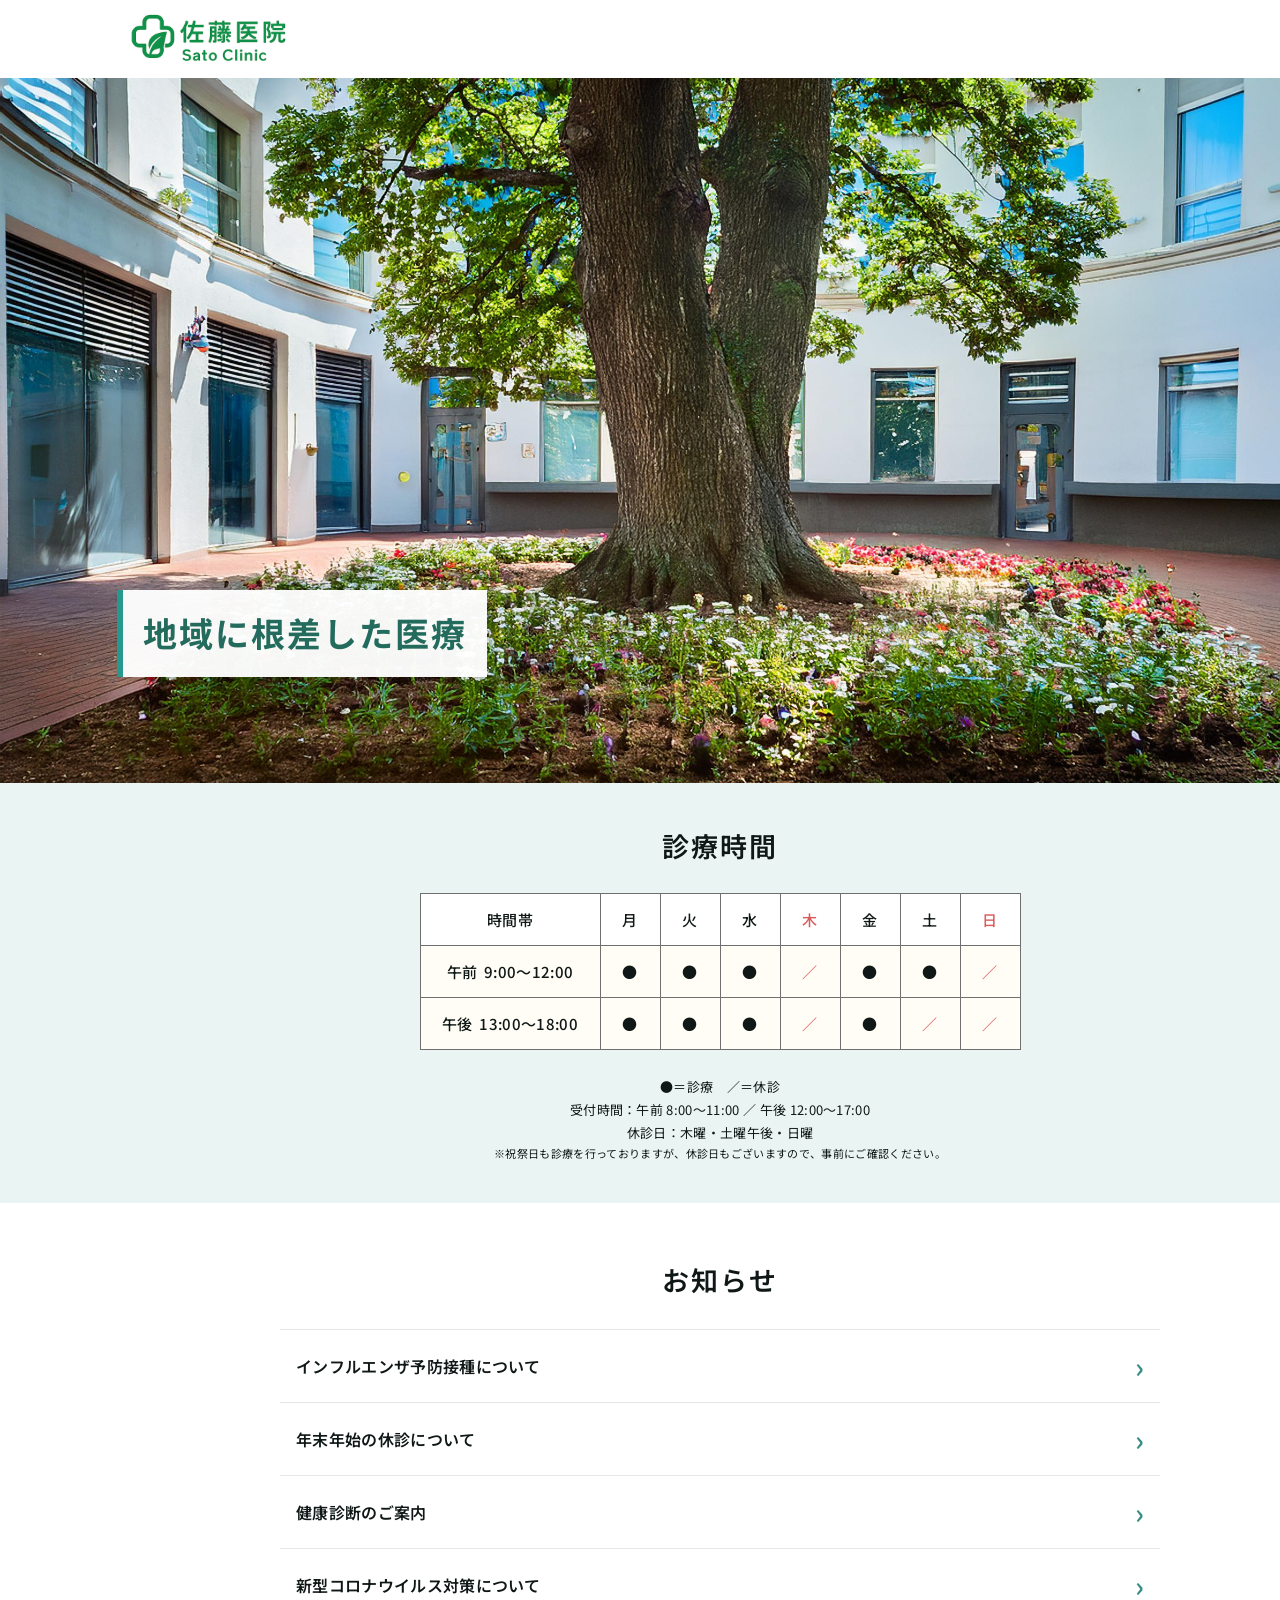
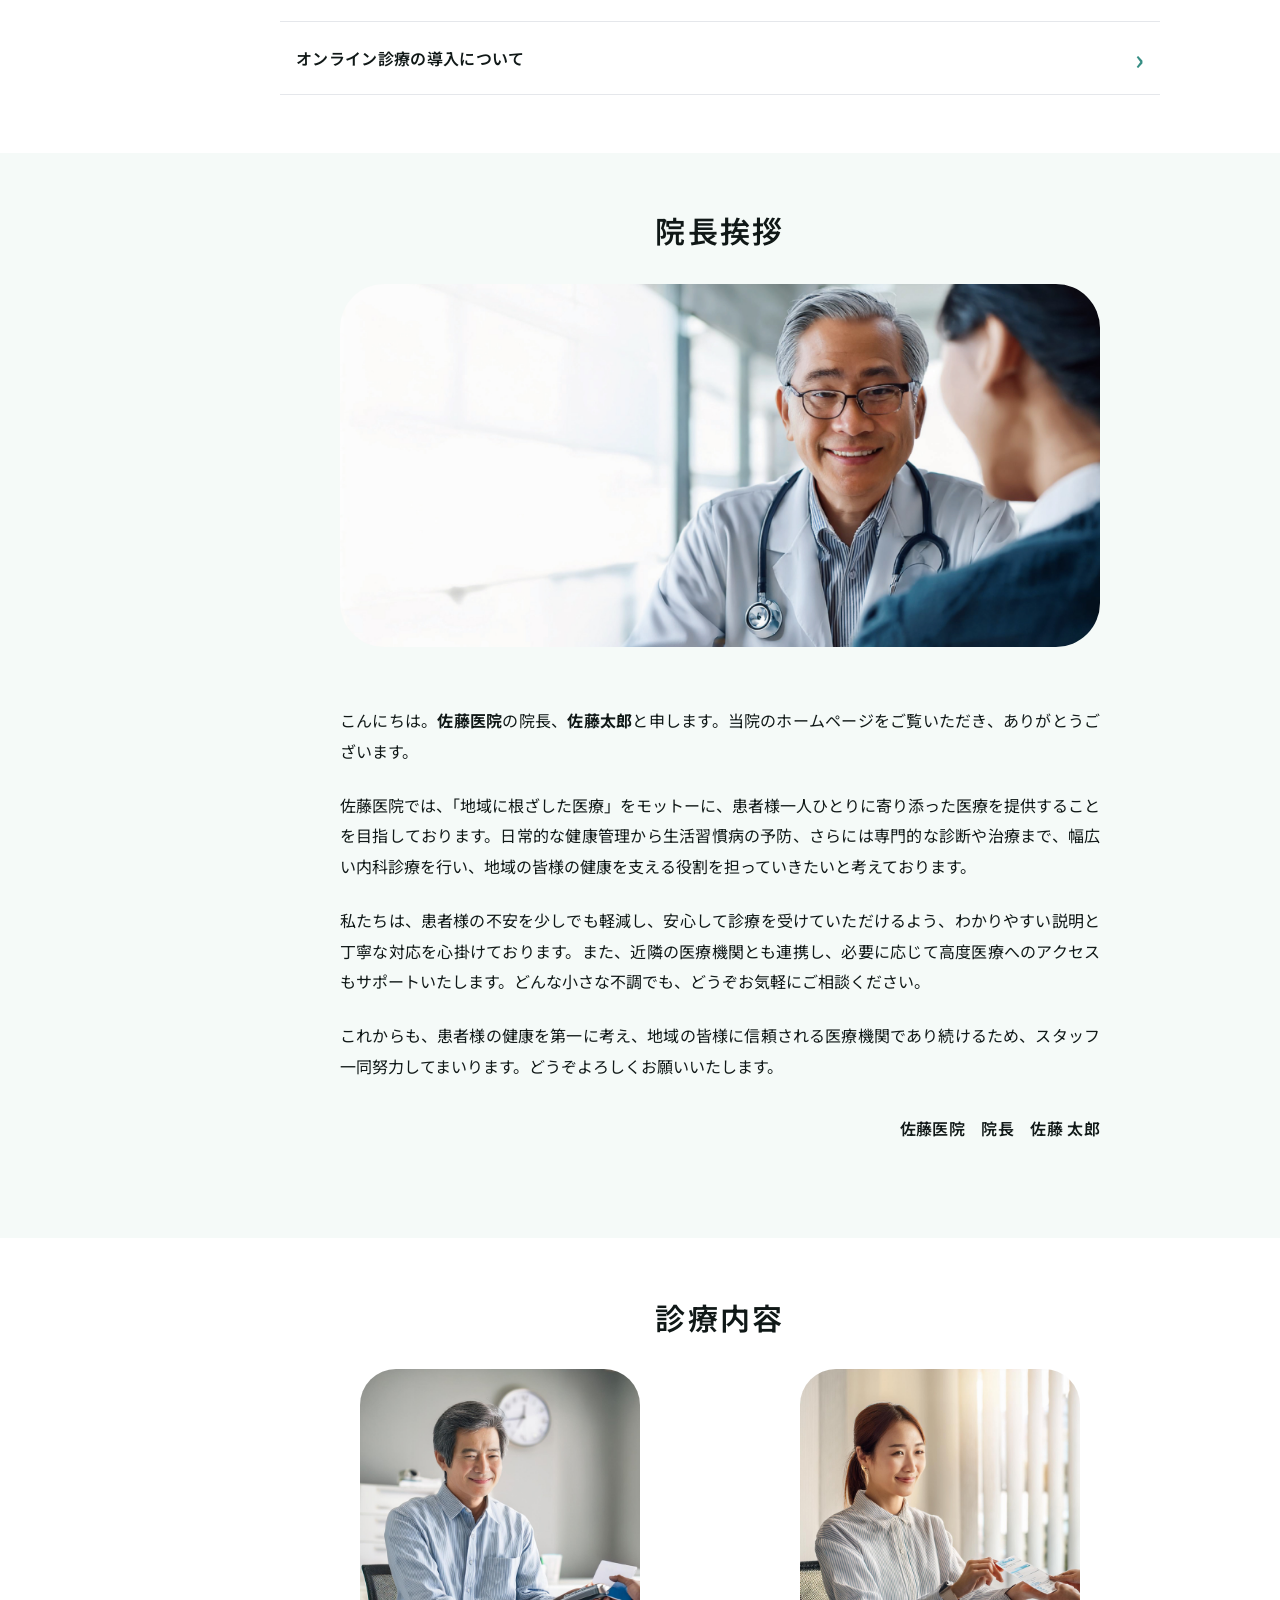
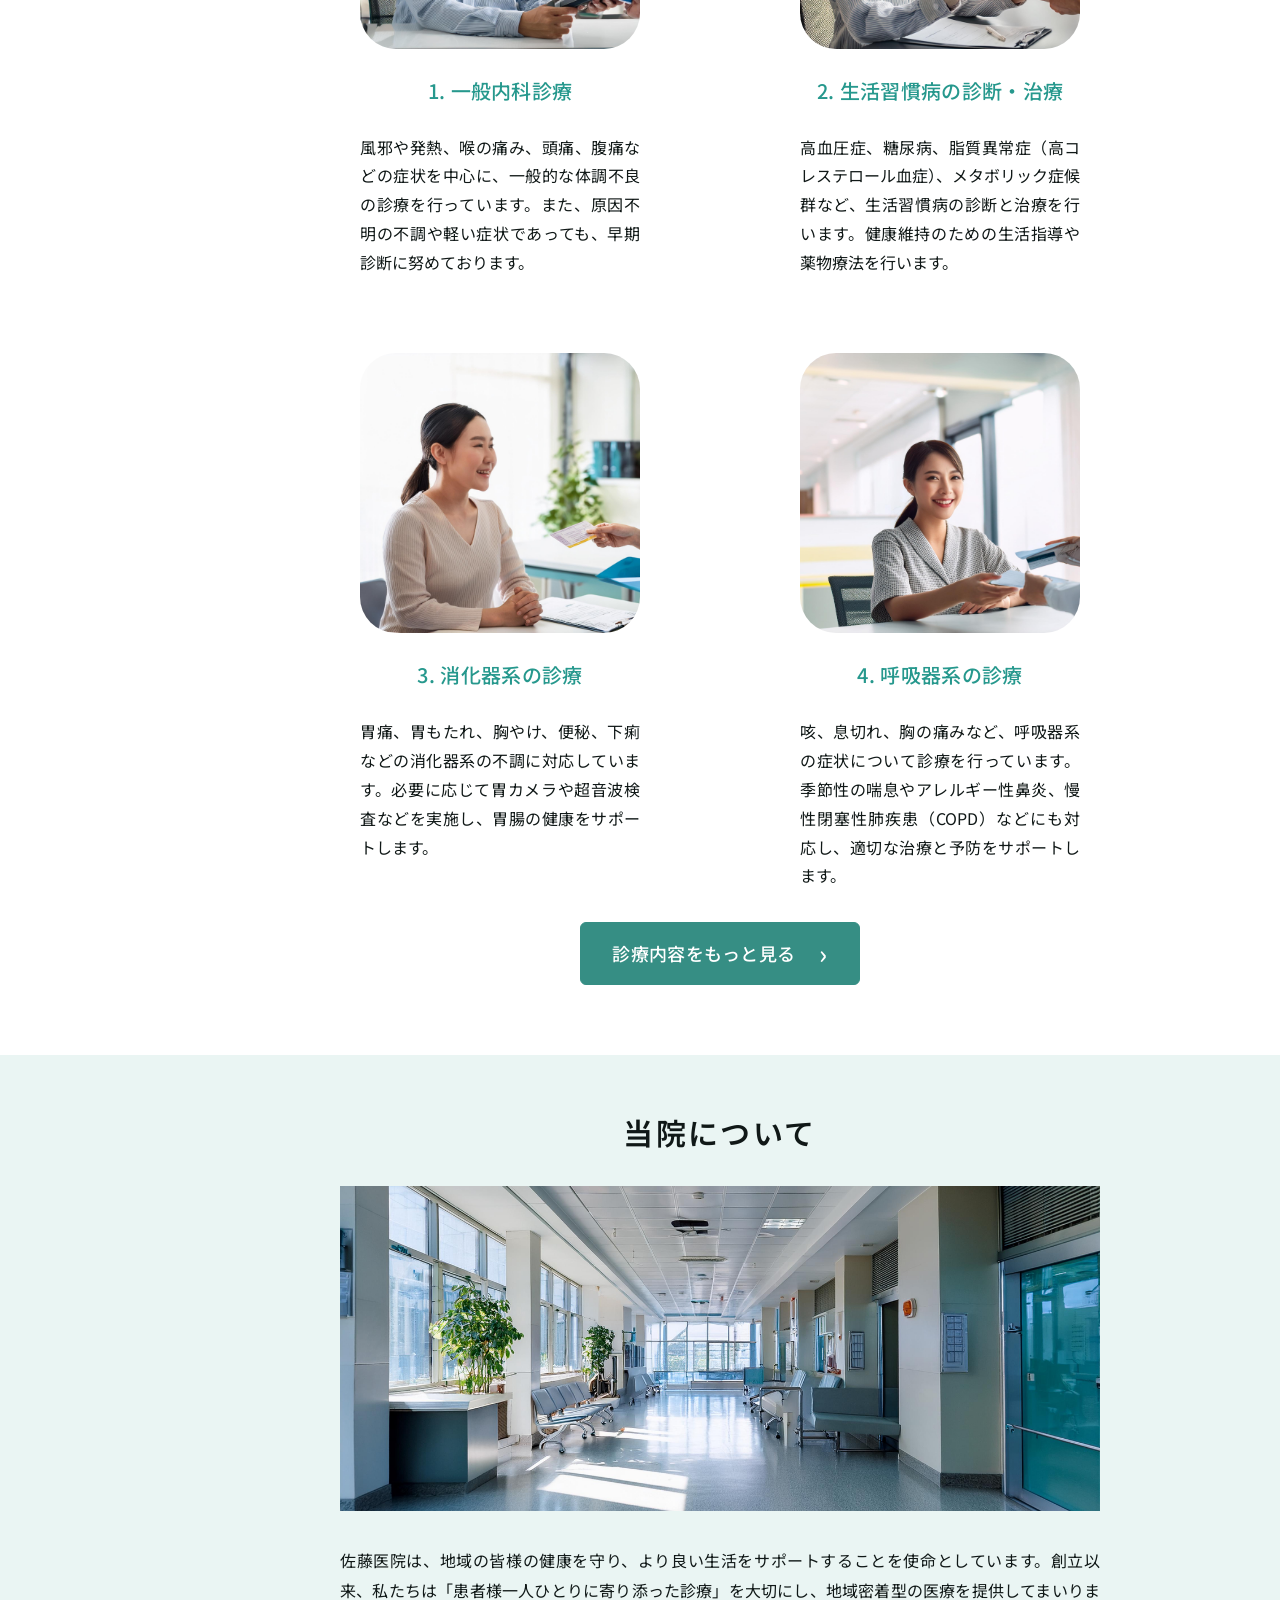
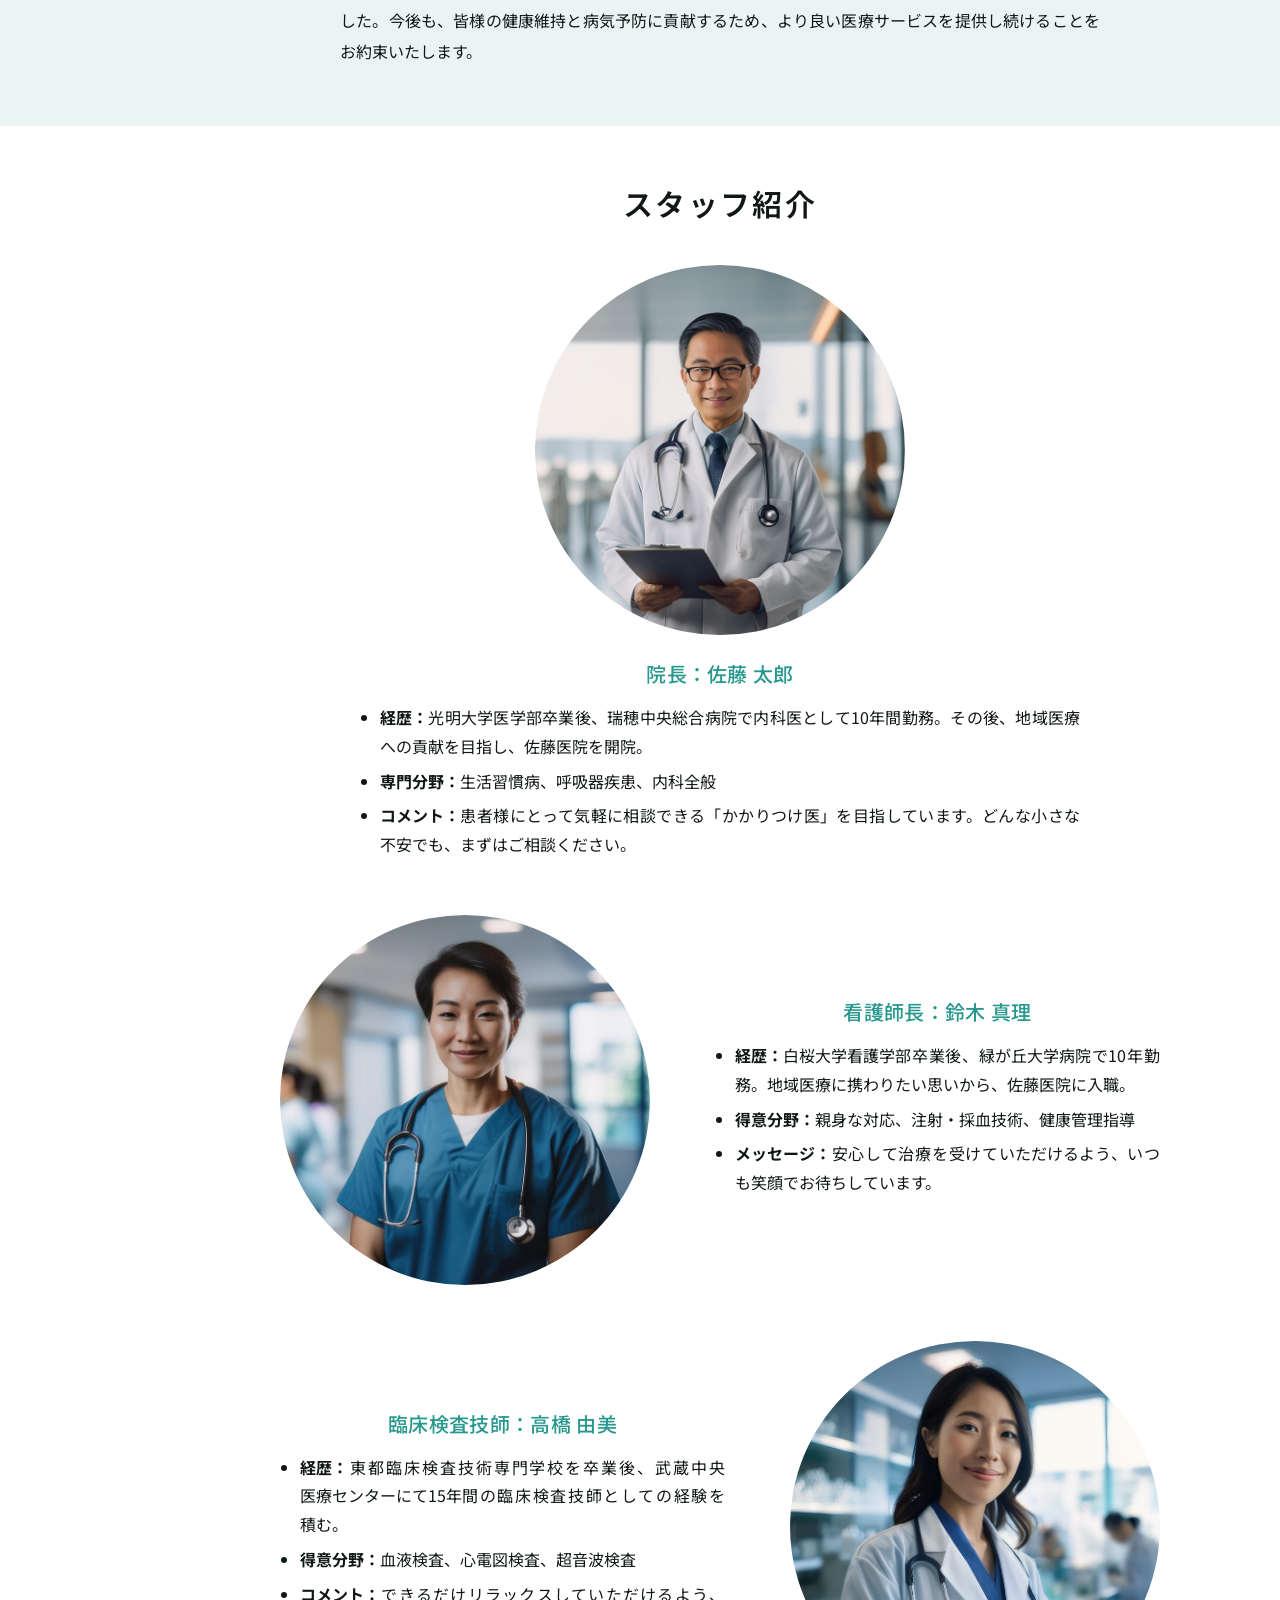
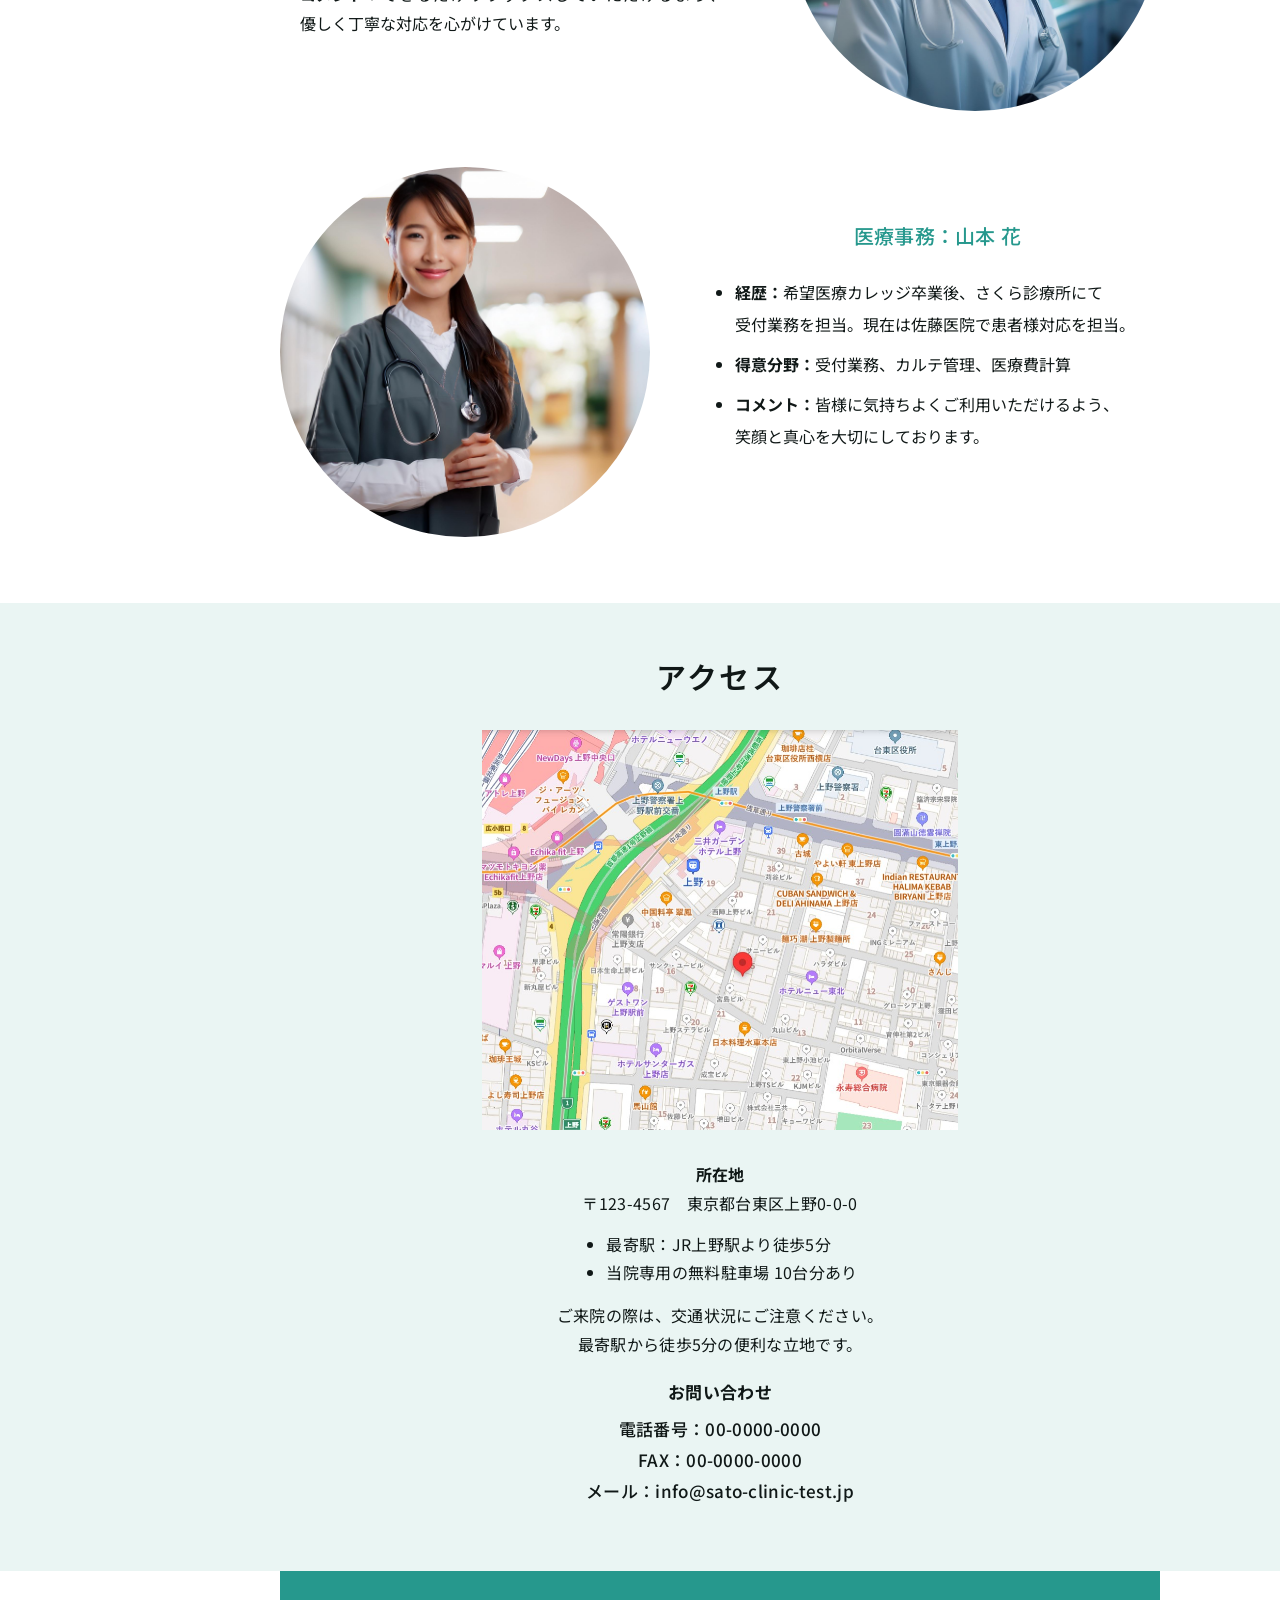
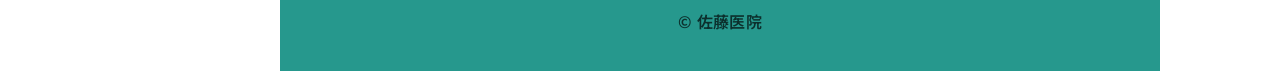
==== index.html @ cbedf9c6 "スタッフのコメント修正" ====
<!DOCTYPE html>
<html lang="ja">
<head>
  <meta charset="UTF-8">
  <meta name="viewport" content="width=1440">
  <meta name="description" content="佐藤医院は地域に根ざし、患者様一人ひとりに寄り添った医療を提供します。">
  <title>佐藤医院 | 地域に根差した医療</title>
  <link rel="preconnect" href="https://fonts.googleapis.com">
  <link rel="preconnect" href="https://fonts.gstatic.com" crossorigin>
  <link href="https://fonts.googleapis.com/css2?family=Noto+Sans+JP:wght@400;500;600;700&display=swap" rel="stylesheet">
  <link rel="stylesheet" href="./css/style.css">
</head>
<body>
  <header class="site-header">
    <div class="header-inner">
      <a class="brand" href="#top" aria-label="佐藤医院 トップへ">
        <img src="./assets/logo.png" alt="佐藤医院 Sato Clinic">
      </a>
      <button class="menu-toggle" type="button" aria-expanded="false" aria-controls="global-nav" aria-label="メニューを開く">
        <span></span>
        <span></span>
        <span></span>
      </button>
      <nav class="global-nav" id="global-nav" aria-label="グローバルナビゲーション" hidden>
        <a href="#top">トップ</a>
        <a href="#hours">診療時間</a>
        <a href="#news">お知らせ</a>
        <a href="#medical">診療内容</a>
        <a href="#about">当院について</a>
        <a href="#staff">スタッフ</a>
        <a href="#access">アクセス</a>
      </nav>
    </div>
  </header>

  <main id="top">
    <section class="hero" aria-label="佐藤医院の写真">
      <img class="hero-slide is-active" src="./assets/hero.jpg" alt="佐藤医院の外観" aria-hidden="false">
      <img class="hero-slide" src="./assets/hospital_2.jpg" alt="佐藤医院の写真" aria-hidden="true">
      <img class="hero-slide" src="./assets/hospital_6.jpg" alt="佐藤医院の写真" aria-hidden="true">
      <div class="hero-copy">地域に根差した医療</div>
      <script>
        const heroCopy = document.querySelector('.hero-copy');
        const heroCharacters = Array.from(heroCopy.textContent, (character, index) => {
          const span = document.createElement('span');
          span.className = 'hero-character';
          span.textContent = character;
          span.style.animationDelay = `${index * 0.1}s`;
          return span;
        });
        heroCopy.replaceChildren(...heroCharacters);

        const heroSlides = document.querySelectorAll('.hero-slide');
        let currentHeroSlide = 0;

        setInterval(() => {
          heroSlides[currentHeroSlide].classList.remove('is-active');
          heroSlides[currentHeroSlide].setAttribute('aria-hidden', 'true');
          currentHeroSlide = (currentHeroSlide + 1) % heroSlides.length;
          heroSlides[currentHeroSlide].classList.add('is-active');
          heroSlides[currentHeroSlide].setAttribute('aria-hidden', 'false');
        }, 5000);
      </script>
    </section>

    <section class="hours-section tint-section" id="hours">
      <div class="content narrow">
        <h2 class="section-title">診療時間</h2>
        <table class="hours-table">
          <thead>
            <tr>
              <th>時間帯</th><th>月</th><th>火</th><th>水</th><th>木</th><th>金</th><th>土</th><th>日</th>
            </tr>
          </thead>
          <tbody>
            <tr>
              <th>午前&nbsp; 9:00〜12:00</th><td>●</td><td>●</td><td>●</td><td class="closed">／</td><td>●</td><td>●</td><td class="closed">／</td>
            </tr>
            <tr>
              <th>午後&nbsp; 13:00〜18:00</th><td>●</td><td>●</td><td>●</td><td class="closed">／</td><td>●</td><td class="closed">／</td><td class="closed">／</td>
            </tr>
          </tbody>
        </table>
        <div class="hours-notes">
          <p>●＝診療　／＝休診</p>
          <p>受付時間：午前 8:00〜11:00 ／ 午後 12:00〜17:00</p>
          <p>休診日：木曜・土曜午後・日曜</p>
          <p class="small-note">※祝祭日も診療を行っておりますが、休診日もございますので、事前にご確認ください。</p>
        </div>
      </div>
    </section>

    <section class="news-section" id="news">
      <div class="content">
        <h2 class="section-title">お知らせ</h2>
        <ol class="news-list">
          <li>
            <h3><a href="./news-1.html"><span>インフルエンザ予防接種について</span><span class="news-arrow" aria-hidden="true">›</span></a></h3>
          </li>
          <li>
            <h3><a href="./news-2.html"><span>年末年始の休診について</span><span class="news-arrow" aria-hidden="true">›</span></a></h3>
          </li>
          <li>
            <h3><a href="./news-3.html"><span>健康診断のご案内</span><span class="news-arrow" aria-hidden="true">›</span></a></h3>
          </li>
          <li>
            <h3><a href="./news-4.html"><span>新型コロナウイルス対策について</span><span class="news-arrow" aria-hidden="true">›</span></a></h3>
          </li>
          <li>
            <h3><a href="./news-5.html"><span>オンライン診療の導入について</span><span class="news-arrow" aria-hidden="true">›</span></a></h3>
          </li>
        </ol>
      </div>
    </section>

    <section class="greeting-section tint-section">
      <div class="content text-content">
        <h2 class="section-title">院長挨拶</h2>
        <img class="greeting-photo" src="./assets/director-greeting.jpg" alt="院長が患者様と話している様子">
        <div class="greeting-copy">
          <p>こんにちは。<strong>佐藤医院</strong>の院長、<strong>佐藤太郎</strong>と申します。当院のホームページをご覧いただき、ありがとうございます。</p>
          <p>佐藤医院では、「地域に根ざした医療」をモットーに、患者様一人ひとりに寄り添った医療を提供することを目指しております。日常的な健康管理から生活習慣病の予防、さらには専門的な診断や治療まで、幅広い内科診療を行い、地域の皆様の健康を支える役割を担っていきたいと考えております。</p>
          <p>私たちは、患者様の不安を少しでも軽減し、安心して診療を受けていただけるよう、わかりやすい説明と丁寧な対応を心掛けております。また、近隣の医療機関とも連携し、必要に応じて高度医療へのアクセスもサポートいたします。どんな小さな不調でも、どうぞお気軽にご相談ください。</p>
          <p>これからも、患者様の健康を第一に考え、地域の皆様に信頼される医療機関であり続けるため、スタッフ一同努力してまいります。どうぞよろしくお願いいたします。</p>
          <p class="signature">佐藤医院　院長　佐藤 太郎</p>
        </div>
      </div>
    </section>

    <section class="medical-section" id="medical">
      <div class="content">
        <h2 class="section-title">診療内容</h2>
        <div class="medical-grid">
          <article class="medical-card">
            <img src="./assets/medical-1.jpg" alt="一般内科診療">
            <h3>1. 一般内科診療</h3>
            <p>風邪や発熱、喉の痛み、頭痛、腹痛などの症状を中心に、一般的な体調不良の診療を行っています。また、原因不明の不調や軽い症状であっても、早期診断に努めております。</p>
          </article>
          <article class="medical-card">
            <img src="./assets/medical-2.jpg" alt="生活習慣病の診断・治療">
            <h3>2. 生活習慣病の診断・治療</h3>
            <p>高血圧症、糖尿病、脂質異常症（高コレステロール血症）、メタボリック症候群など、生活習慣病の診断と治療を行います。健康維持のための生活指導や薬物療法を行います。</p>
          </article>
          <article class="medical-card">
            <img src="./assets/medical-3.jpg" alt="消化器系の診療">
            <h3>3. 消化器系の診療</h3>
            <p>胃痛、胃もたれ、胸やけ、便秘、下痢などの消化器系の不調に対応しています。必要に応じて胃カメラや超音波検査などを実施し、胃腸の健康をサポートします。</p>
          </article>
          <article class="medical-card">
            <img src="./assets/medical-4.jpg" alt="呼吸器系の診療">
            <h3>4. 呼吸器系の診療</h3>
            <p>咳、息切れ、胸の痛みなど、呼吸器系の症状について診療を行っています。季節性の喘息やアレルギー性鼻炎、慢性閉塞性肺疾患（COPD）などにも対応し、適切な治療と予防をサポートします。</p>
          </article>
        </div>
        <p class="medical-actions"><a class="medical-link" href="./medical.html">診療内容をもっと見る<span aria-hidden="true">›</span></a></p>
      </div>
    </section>

    <section class="about-section tint-section" id="about">
      <div class="content text-content">
        <h2 class="section-title">当院について</h2>
        <img class="about-photo" src="./assets/about.jpg" alt="佐藤医院の院内">
        <p>佐藤医院は、地域の皆様の健康を守り、より良い生活をサポートすることを使命としています。創立以来、私たちは「患者様一人ひとりに寄り添った診療」を大切にし、地域密着型の医療を提供してまいりました。今後も、皆様の健康維持と病気予防に貢献するため、より良い医療サービスを提供し続けることをお約束いたします。</p>
      </div>
    </section>

    <section class="staff-section" id="staff">
      <div class="content staff-content">
        <h2 class="section-title">スタッフ紹介</h2>
        <article class="staff-row lead-staff">
          <img class="staff-photo-sato" src="./assets/staff-sato.jpg" alt="院長 佐藤太郎">
          <div class="staff-text">
            <h3>院長：佐藤 太郎</h3>
            <ul>
              <li><strong>経歴：</strong><span class="staff-phrase">光明大学</span><span class="staff-phrase">医学部</span>卒業後、<span class="staff-phrase">瑞穂中央</span><span class="staff-phrase">総合病院</span>で<span class="staff-phrase">内科医として</span>10年間勤務。その後、<span class="staff-phrase">地域医療</span>への貢献を目指し、<span class="staff-phrase">佐藤医院を開院。</span></li>
              <li><strong>専門分野：</strong><span class="staff-phrase">生活習慣病、</span><span class="staff-phrase">呼吸器疾患、</span><span class="staff-phrase">内科全般</span></li>
              <li><strong>コメント：</strong>患者様にとって気軽に相談できる「<span class="staff-phrase">かかりつけ医</span>」を目指しています。どんな小さな不安でも、まずは<span class="staff-phrase">ご相談ください。</span></li>
            </ul>
          </div>
        </article>

        <article class="staff-row">
          <img class="staff-photo-suzuki" src="./assets/staff-suzuki.jpg" alt="看護師長 鈴木真理">
          <div class="staff-text">
            <h3>看護師長：鈴木 真理</h3>
            <ul>
              <li><strong>経歴：</strong><span class="staff-phrase">白桜大学</span><span class="staff-phrase">看護学部</span>卒業後、<span class="staff-phrase">緑が丘</span><span class="staff-phrase">大学病院</span>で10年勤務。<span class="staff-phrase">地域医療</span>に<span class="staff-phrase">携わりたい</span>思いから、<span class="staff-phrase">佐藤医院に入職。</span></li>
              <li><strong>得意分野：</strong>親身な対応、注射・<span class="staff-phrase">採血技術、</span><span class="staff-phrase">健康管理指導</span></li>
              <li><strong>メッセージ：</strong>安心して治療を受けて<span class="staff-phrase">いただけるよう、</span>いつも<span class="staff-phrase">笑顔</span>でお待ちして<span class="staff-phrase">います。</span></li>
            </ul>
          </div>
        </article>

        <article class="staff-row reverse">
          <div class="staff-text staff-text-takahashi">
            <h3>臨床検査技師：高橋 由美</h3>
            <ul>
              <li><strong>経歴：</strong>東都臨床検査技術専門学校を卒業後、武蔵中央<span class="staff-term">医療センターにて15年間</span>の臨床検査技師としての経験を<span class="staff-term">積む。</span></li>
              <li><strong>得意分野：</strong>血液検査、心電図検査、超音<span class="staff-term">波検査</span></li>
              <li><strong>コメント：</strong>できるだけリラックスしていただけるよう、<span class="staff-term">優しく</span>丁寧な対応を心がけてい<span class="staff-term">ます。</span></li>
            </ul>
          </div>
          <img class="staff-photo-takahashi" src="./assets/staff-takahashi.jpg" alt="臨床検査技師 高橋由美">
        </article>

        <article class="staff-row">
          <img class="staff-photo-yamamoto" src="./assets/staff-yamamoto.jpg" alt="医療事務 山本花">
          <div class="staff-text staff-text-yamamoto">
            <h3>医療事務：山本 花</h3>
            <ul>
              <li><strong>経歴：</strong>希望医療カレッジ卒業後、<span class="staff-term">さくら診療所</span>にて<span class="staff-term">受付業務を</span>担当。現在は佐藤医院で患者様対応を担当。</li>
              <li><strong>得意分野：</strong>受付業務、カルテ管理、医療費計算</li>
              <li><strong>コメント：</strong>皆様に気持ちよくご利用いただけるよう、<span class="staff-term">笑顔と</span><span class="staff-term">真心</span>を大切にしております。</li>
            </ul>
          </div>
        </article>
      </div>
    </section>

    <section class="access-section tint-section" id="access">
      <div class="content access-content">
        <h2 class="section-title">アクセス</h2>
        <img class="map" src="./assets/map.jpg" alt="佐藤医院周辺地図">
        <div class="access-text">
          <p><strong>所在地</strong><br>〒123-4567　東京都台東区上野0-0-0</p>
          <ul>
            <li>最寄駅：JR上野駅より徒歩5分</li>
            <li>当院専用の無料駐車場 10台分あり</li>
          </ul>
          <p>ご来院の際は、交通状況にご注意ください。<br>最寄駅から徒歩5分の便利な立地です。</p>
          <div class="contact-block">
            <p><strong>お問い合わせ</strong></p>
            <p>電話番号：00-0000-0000<br>FAX：00-0000-0000<br>メール：info@sato-clinic-test.jp</p>
          </div>
        </div>
      </div>
    </section>
  </main>

  <footer class="site-footer">
    <p>© 佐藤医院</p>
  </footer>
  <script>
    const menuToggle = document.querySelector('.menu-toggle');
    const globalNav = document.querySelector('#global-nav');

    function setMenuOpen(open) {
      menuToggle.setAttribute('aria-expanded', String(open));
      menuToggle.setAttribute('aria-label', open ? 'メニューを閉じる' : 'メニューを開く');
      globalNav.hidden = !open;
    }

    menuToggle.addEventListener('click', () => {
      setMenuOpen(menuToggle.getAttribute('aria-expanded') !== 'true');
    });
    globalNav.addEventListener('click', (event) => {
      if (event.target.closest('a')) setMenuOpen(false);
    });
    document.addEventListener('click', (event) => {
      if (!event.target.closest('.header-inner')) setMenuOpen(false);
    });
    document.addEventListener('keydown', (event) => {
      if (event.key === 'Escape' && !globalNav.hidden) {
        setMenuOpen(false);
        menuToggle.focus();
      }
    });
  </script>
</body>
</html>
---- css/style.css ----
@charset "UTF-8";

:root {
  --green: #26988d;
  --deep-green: #19786f;
  --tint: #edf8f6;
  --text: #101817;
  --red: #d95a5a;
}

* { box-sizing: border-box; }
html { scroll-behavior: smooth; scroll-padding-top: 78px; }
body {
  margin: 0;
  min-width: 1440px;
  color: var(--text);
  background: #fff;
  font-family: "Noto Sans JP", "Hiragino Kaku Gothic ProN", "Yu Gothic", Meiryo, sans-serif;
  font-size: 16px;
  line-height: 1.8;
  letter-spacing: .02em;
}
img { display: block; max-width: 100%; }
a { color: inherit; text-decoration: none; }

.site-header {
  position: sticky;
  top: 0;
  z-index: 10;
  height: 82px;
  background: #fff;
}
.header-inner {
  position: relative;
  width: 1200px;
  height: 82px;
  margin: 0 auto;
  display: flex;
  align-items: center;
  justify-content: space-between;
}
.brand img {
  width: 190px;
  height: auto;
}
.global-nav {
  position: absolute;
  top: 100%;
  right: 0;
  width: 240px;
  display: flex;
  flex-direction: column;
  padding: 12px 0;
  background: #fff;
  border-radius: 0 0 12px 12px;
  box-shadow: 0 8px 24px rgba(0,0,0,.12);
  font-size: 14px;
  font-weight: 600;
  white-space: nowrap;
}
.global-nav[hidden] { display: none; }
.global-nav a { display: block; padding: 12px 24px; }
.global-nav a:hover,
.global-nav a:focus-visible { color: var(--deep-green); background: var(--tint); }
.menu-toggle {
  width: 48px;
  height: 48px;
  padding: 10px 8px;
  display: flex;
  flex-direction: column;
  justify-content: center;
  gap: 7px;
  border: 0;
  border-radius: 6px;
  background: transparent;
  color: var(--deep-green);
  cursor: pointer;
}
.menu-toggle span {
  display: block;
  width: 32px;
  height: 2px;
  background: currentColor;
}
.menu-toggle:hover { background: var(--tint); }
.menu-toggle:focus-visible { outline: 2px solid var(--deep-green); outline-offset: 3px; }
.menu-toggle[aria-expanded="true"] span:nth-child(1) { transform: translateY(9px) rotate(45deg); }
.menu-toggle[aria-expanded="true"] span:nth-child(2) { opacity: 0; }
.menu-toggle[aria-expanded="true"] span:nth-child(3) { transform: translateY(-9px) rotate(-45deg); }

.hero {
  position: relative;
  width: 1440px;
  height: 690px;
  margin: 0 auto;
  overflow: hidden;
}
.hero > img {
  position: absolute;
  inset: 0;
  width: 100%;
  height: 100%;
  object-fit: cover;
  object-position: center 54%;
  opacity: 0;
  transition: opacity 1s ease;
}
.hero > img.is-active { opacity: 1; }
.hero-copy {
  position: absolute;
  left: calc(50% - 440px);
  bottom: 78px;
  background: rgba(255,255,255,.96);
  border-left: 8px solid var(--green);
  padding: 14px 22px 16px;
  font-size: 30px;
  font-weight: 700;
  letter-spacing: .06em;
  box-shadow: 0 2px 5px rgba(0,0,0,.08);
}
.hero-copy .hero-character {
  animation: hero-character-fade 0.6s ease both;
}
@keyframes hero-character-fade {
  from { opacity: 0; }
  to { opacity: 1; }
}
@media (prefers-reduced-motion: reduce) {
  .hero > img { transition: none; }
  .hero-copy .hero-character { animation: none; }
}

.content { width: 880px; margin: 0 auto; }
.text-content { width: 760px; }
.narrow { width: 760px; }
.tint-section { background: var(--tint); }
.section-title {
  margin: 0 0 36px;
  text-align: center;
  font-size: 27px;
  line-height: 1.3;
  font-weight: 600;
  letter-spacing: .08em;
}

.hours-section { padding: 62px 0 58px; }
.hours-section .section-title { margin-bottom: 30px; }
.hours-table {
  width: 600px;
  margin: 0 auto;
  border-collapse: collapse;
  table-layout: fixed;
  font-size: 15px;
  text-align: center;
  background: #fff;
}
.hours-table th,
.hours-table td {
  height: 52px;
  border: 1px solid #707070;
  padding: 4px 5px;
  font-weight: 500;
}
.hours-table thead th:first-child,
.hours-table tbody th { width: 180px; }
.hours-table thead th:not(:first-child) { width: 60px; }
.hours-table tbody th,
.hours-table tbody td { background: #FFFDF5; }
.hours-table thead th:nth-child(5),
.hours-table thead th:nth-child(8) { color: var(--red); }
.hours-table .closed { color: var(--red); }
.hours-notes {
  width: 650px;
  margin: 27px auto 0;
  text-align: center;
  font-size: 13px;
  line-height: 1.6;
}
.hours-notes p { margin: 2px 0; }
.small-note { font-size: 11px; }

.news-section { padding: 62px 0 66px; }
.news-section > .content { width: 880px; }
.news-section .section-title { margin-bottom: 32px; }
.news-list {
  width: 100%;
  margin: 0 auto;
  padding: 0;
  list-style: none;
}
.news-list li {
  margin: 0;
  padding: 0;
  border-bottom: 1px solid #E5E7EB;
}
.news-list li:first-child { border-top: 1px solid #E5E7EB; }
.news-list h3 {
  margin: 0;
  font-size: 16px;
  line-height: 1.5;
  font-weight: 600;
}
.news-list a {
  display: flex;
  align-items: center;
  justify-content: space-between;
  gap: 24px;
  padding: 22px 16px;
}
.news-arrow {
  flex-shrink: 0;
  color: #368E84;
  font-size: 28px;
  line-height: 1;
}
.news-list a:hover { text-decoration: underline; text-underline-offset: 4px; }
.news-list a:focus-visible,
.news-back-link:focus-visible { outline: 2px solid #368E84; outline-offset: 3px; }

.news-detail {
  width: 880px;
  margin: 0 auto;
  padding: 59px 0 58px;
}
.news-detail h1 {
  margin: 0 0 32px;
  padding-bottom: 24px;
  border-bottom: 1px solid #E5E7EB;
  font-size: 27px;
  line-height: 1.5;
  font-weight: 600;
}
.news-detail p { margin: 0; }
.news-back-link {
  display: inline-block;
  margin-top: 40px;
  color: #368E84;
  text-decoration: underline;
  text-underline-offset: 4px;
}

.greeting-section { padding: 63px 0 72px; }
.greeting-photo {
  width: 710px;
  height: 342px;
  margin: 0 auto 42px;
  object-fit: cover;
  border-radius: 46px;
}
.greeting-copy {
  width: 680px;
  margin: 0 auto;
  font-size: 14px;
  line-height: 1.78;
}
.greeting-copy p { margin: 0 0 18px; }
.signature { text-align: right; padding-top: 8px; font-weight: 600; }

.medical-section { padding: 64px 0 76px; }
.medical-grid {
  width: 730px;
  margin: 0 auto;
  display: grid;
  grid-template-columns: 1fr 1fr;
  column-gap: 78px;
  row-gap: 72px;
}
.medical-card img {
  width: 326px;
  height: 285px;
  object-fit: cover;
  object-position: left center;
  border-radius: 40px;
}
.medical-card:nth-child(4) img { object-position: 8% center; }
.medical-card h3 {
  margin: 18px 0 12px;
  text-align: center;
  color: var(--green);
  font-size: 18px;
  font-weight: 500;
}
.medical-card p {
  margin: 0;
  font-size: 13px;
  line-height: 1.72;
}

.about-section { padding: 62px 0 66px; }
.about-section .section-title { margin-bottom: 34px; }
.about-photo {
  width: 760px;
  height: 330px;
  object-fit: cover;
  margin: 0 auto 32px;
}
.about-section p {
  width: 710px;
  margin: 0 auto;
  font-size: 13px;
  line-height: 1.75;
}

.staff-section { padding: 64px 0 76px; }
.staff-content { width: 760px; }
.staff-content .section-title { margin-bottom: 40px; }
.staff-row {
  width: 720px;
  margin: 0 auto 58px;
  display: flex;
  align-items: center;
  justify-content: center;
  gap: 66px;
}
.staff-row:last-child { margin-bottom: 0; }
.staff-row img {
  flex: 0 0 auto;
  width: 280px;
  height: 280px;
  object-fit: cover;
  border-radius: 50%;
}
.staff-photo-sato { object-position: 91% center; }
.staff-photo-suzuki { object-position: 100% center; }
.staff-photo-takahashi { object-position: 48% center; }
.staff-photo-yamamoto { object-position: 0% center; }
.lead-staff {
  display: block;
  width: 680px;
  text-align: center;
  margin-bottom: 68px;
}
.lead-staff img {
  width: 360px;
  height: 360px;
  margin: 0 auto 24px;
}
.staff-text {
  width: 360px;
  font-size: 12.5px;
  line-height: 1.58;
}
.lead-staff .staff-text {
  width: 650px;
  margin: 0 auto;
  text-align: left;
}
.staff-text h3 {
  margin: 0 0 14px;
  text-align: center;
  color: var(--green);
  font-size: 18px;
  font-weight: 500;
}
.staff-text ul {
  margin: 0;
  padding-left: 1.4em;
}
.staff-text li { margin: 3px 0; }

.access-section { padding: 60px 0 64px; }
.access-content { width: 760px; text-align: center; }
.access-content .section-title { margin-bottom: 38px; }
.map {
  width: 640px;
  height: 310px;
  margin: 0 auto 32px;
  object-fit: cover;
  border-radius: 34px;
}
.access-text {
  width: 620px;
  margin: 0 auto;
  font-size: 14px;
  line-height: 1.62;
}
.access-text p { margin: 7px 0; }
.access-text ul {
  display: inline-block;
  margin: 5px auto 7px;
  padding-left: 1.5em;
  text-align: left;
}
.contact-block {
  margin-top: 18px;
  font-size: 15px;
  font-weight: 500;
}
.contact-block p:first-child { margin-bottom: 2px; }

.site-footer {
  width: 880px;
  height: 95px;
  margin: 0 auto;
  display: flex;
  align-items: center;
  justify-content: center;
  background: var(--green);
  color: #0c302d;
  font-size: 16px;
  font-weight: 600;
}
.site-footer p { margin: 0; }

/* Reference-image geometry tuning (fixed PC layout) */
.site-header,
.header-inner { height: 78px; }
.brand img { width: 180px; }
.global-nav { gap: 0; font-size: 14px; }

.hero { height: 705px; }
.hero-copy {
  left: 117px;
  bottom: 106px;
  border-left-width: 6px;
  padding: 12px 20px 14px 20px;
  font-size: 34px;
  color: #236B5C;
}

.hours-section {
  min-height: 398px;
  padding: 45px 0 38px;
  background: #eaf5f3;
}
.news-section {
  height: auto;
  padding: 59px 0 58px;
}

.greeting-section {
  height: auto;
  padding: 60px 0 70px;
  background: #f5faf8;
}
.greeting-section .section-title {
  font-size: 30px;
  line-height: 1.17;
}
.greeting-photo {
  width: 880px;
  height: 363px;
  margin-bottom: 58px;
  border-radius: 44px;
}
.greeting-copy {
  width: 760px;
  font-size: 16px;
  line-height: 1.9;
}
.greeting-copy p { margin-bottom: 24px; }
.greeting-copy p:not(.signature) {
  text-align: justify;
  text-align-last: left;
  text-justify: inter-character;
  line-break: strict;
  word-break: normal;
  overflow-wrap: break-word;
  letter-spacing: normal;
}

.medical-section {
  height: auto;
  padding: 60px 0 70px;
}
.medical-section .section-title,
.medical-detail > .section-title {
  margin-bottom: 32px;
  font-size: 30px;
}
.medical-grid {
  width: 720px;
  grid-template-columns: 280px 280px;
  justify-content: space-between;
  column-gap: 0;
  row-gap: 48px;
  grid-auto-rows: 1fr;
}
.medical-card img {
  width: 280px;
  height: 280px;
  border-radius: 36px;
}
.medical-card {
  display: grid;
  grid-template-rows: 280px minmax(60px, auto) 1fr;
  gap: 12px;
  min-width: 0;
}
.medical-card h3 {
  display: flex;
  align-items: center;
  justify-content: center;
  margin: 0;
  font-size: 20px;
  line-height: 1.5;
  text-wrap: balance;
}
.medical-card p {
  font-size: 16px;
  line-height: 1.8;
  text-align: justify;
  text-align-last: left;
  text-justify: inter-character;
  letter-spacing: normal;
}
.medical-card h3,
.medical-card p {
  line-break: strict;
  word-break: normal;
  overflow-wrap: break-word;
}

.medical-actions {
  margin: 32px 0 0;
  text-align: center;
}
.medical-link {
  display: inline-flex;
  align-items: center;
  justify-content: center;
  gap: 24px;
  min-width: 280px;
  padding: 14px 28px;
  border: 1px solid #368E84;
  border-radius: 6px;
  background: #368E84;
  color: #fff;
  font-size: 18px;
  font-weight: 500;
}
.medical-link span { font-size: 26px; line-height: 1; }
.medical-link:hover { background: #fff; color: #368E84; }
.medical-link:focus-visible { outline: 2px solid #368E84; outline-offset: 4px; }
.medical-detail {
  width: 880px;
  margin: 0 auto;
  padding: 60px 0 70px;
}
.medical-detail .medical-card h3 {
  color: #368E84;
}
.medical-detail .medical-card:nth-child(n+5) img {
  object-fit: cover;
  object-position: center;
}
.medical-detail .medical-card:nth-child(5) img { object-position: 60% center; }
.medical-detail .medical-card:nth-child(6) img { object-position: 20% center; }
.medical-detail .medical-card:nth-child(7) img { object-position: 45% center; }

.about-section {
  height: auto;
  padding: 58px 0 60px;
  background: #eaf5f3;
}
.about-section .section-title { font-size: 30px; }
.about-photo {
  width: 880px;
  height: 325px;
  margin-bottom: 34px;
}
.about-section p {
  width: 760px;
  font-size: 16px;
  line-height: 1.9;
  text-align: justify;
  text-align-last: left;
  text-justify: inter-character;
  line-break: strict;
  word-break: normal;
  overflow-wrap: break-word;
  letter-spacing: normal;
}

.staff-section {
  height: auto;
  padding: 58px 0 66px;
}
.staff-content { width: 880px; }
.staff-content .section-title { margin-bottom: 42px; font-size: 30px; }
.lead-staff {
  width: 760px;
  margin-bottom: 82px;
}
.lead-staff img {
  width: 515px;
  height: 515px;
  margin-bottom: 26px;
}
.lead-staff .staff-text { width: 720px; }
.staff-row {
  width: 880px;
  min-height: 370px;
  align-items: flex-start;
  gap: 40px;
  margin-bottom: 56px;
}
.staff-row img {
  width: 370px;
  height: 370px;
}
.staff-text {
  width: 470px;
  min-width: 0;
  align-self: flex-start;
  font-size: 16px;
  line-height: 1.8;
}
.staff-text h3 {
  font-size: 20px;
  line-height: 1.5;
  margin-bottom: 14px;
}
.staff-text li {
  margin: 6px 0;
  text-align: justify;
  text-align-last: left;
  text-justify: inter-character;
  line-break: strict;
  word-break: normal;
  overflow-wrap: break-word;
  letter-spacing: normal;
}
.staff-text ul { padding-left: 1.25em; list-style-position: outside; }
.staff-text li > strong {
  display: inline-block;
  white-space: nowrap;
  text-align: left;
}
.staff-text .staff-phrase { white-space: nowrap; }

.staff-section .lead-staff {
  display: block;
  min-height: 0;
}
.staff-section .lead-staff img { margin: 0 auto 24px; }

.staff-section .staff-row:not(.lead-staff) {
  align-items: center;
  gap: 65px;
}
.staff-section .staff-row:not(.lead-staff) .staff-text {
  align-self: auto;
  width: 445px;
}
.staff-section .staff-row:not(.lead-staff) li {
  letter-spacing: normal;
  word-spacing: normal;
}
.staff-section .staff-row:not(.lead-staff) .staff-phrase {
  display: inline-block;
  text-align: left;
}
.staff-section .staff-text-takahashi .staff-term,
.staff-section .staff-text-yamamoto .staff-term {
  display: inline-block;
  white-space: nowrap;
  text-align: left;
  letter-spacing: normal;
  word-spacing: normal;
}
.staff-section .staff-text-yamamoto {
  line-height: 2;
  transform: translateY(-12px);
}
.staff-section .staff-text-yamamoto h3 {
  line-height: 1.6;
  margin-bottom: 24px;
}
.staff-section .staff-text-yamamoto li {
  margin: 8px 0;
  text-align: left;
  text-align-last: left;
  letter-spacing: normal;
  word-spacing: normal;
}

.access-section {
  height: auto;
  padding: 54px 0 58px;
  background: #eaf5f3;
}
.access-content { width: 880px; }
.access-section .section-title { margin-bottom: 34px; font-size: 30px; }
.access-section .map {
  width: 880px;
  height: 400px;
  margin-right: auto;
  margin-left: auto;
  margin-bottom: 30px;
  object-fit: contain;
  object-position: center;
  border-radius: 34px;
}
.access-section .access-text {
  width: 700px;
  font-size: 16px;
  line-height: 1.8;
  line-break: strict;
  word-break: normal;
  overflow-wrap: break-word;
}
.access-section .contact-block { margin-top: 18px; font-size: 17px; }

.site-footer { height: 100px; }
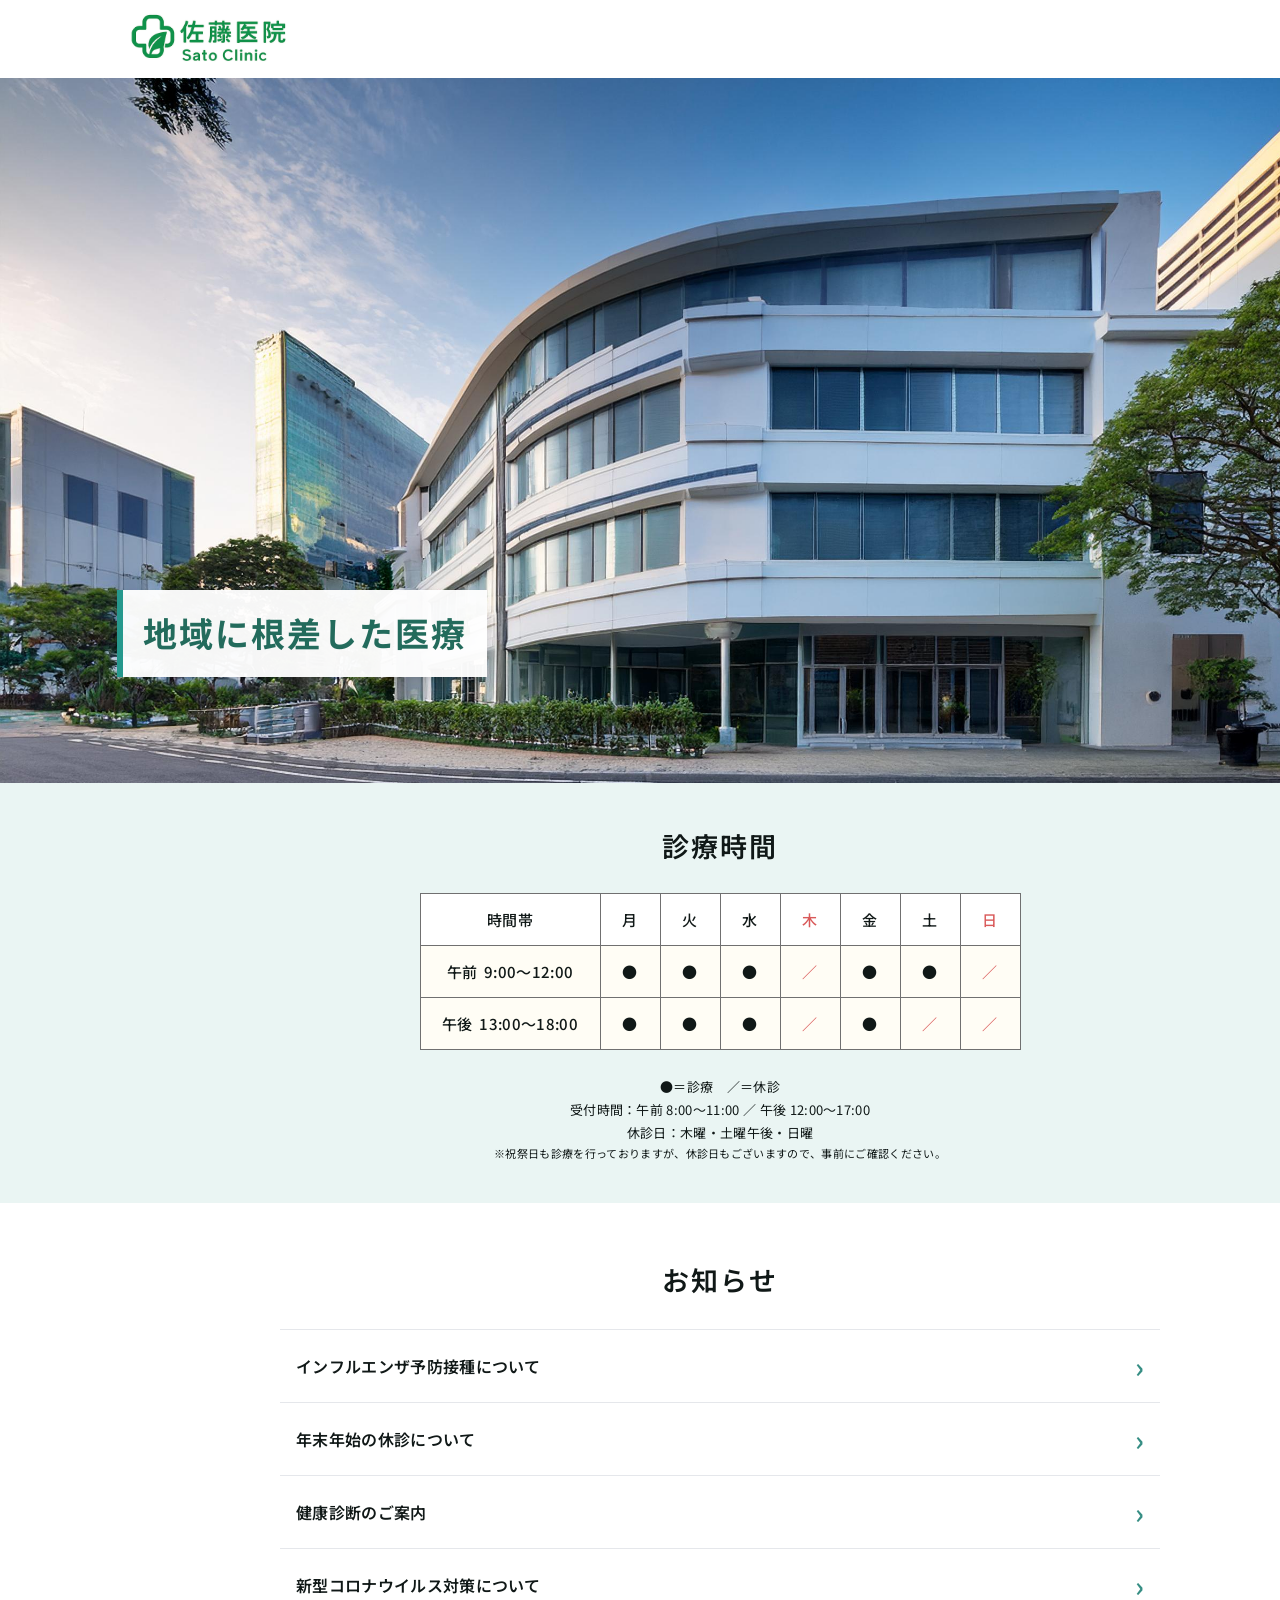
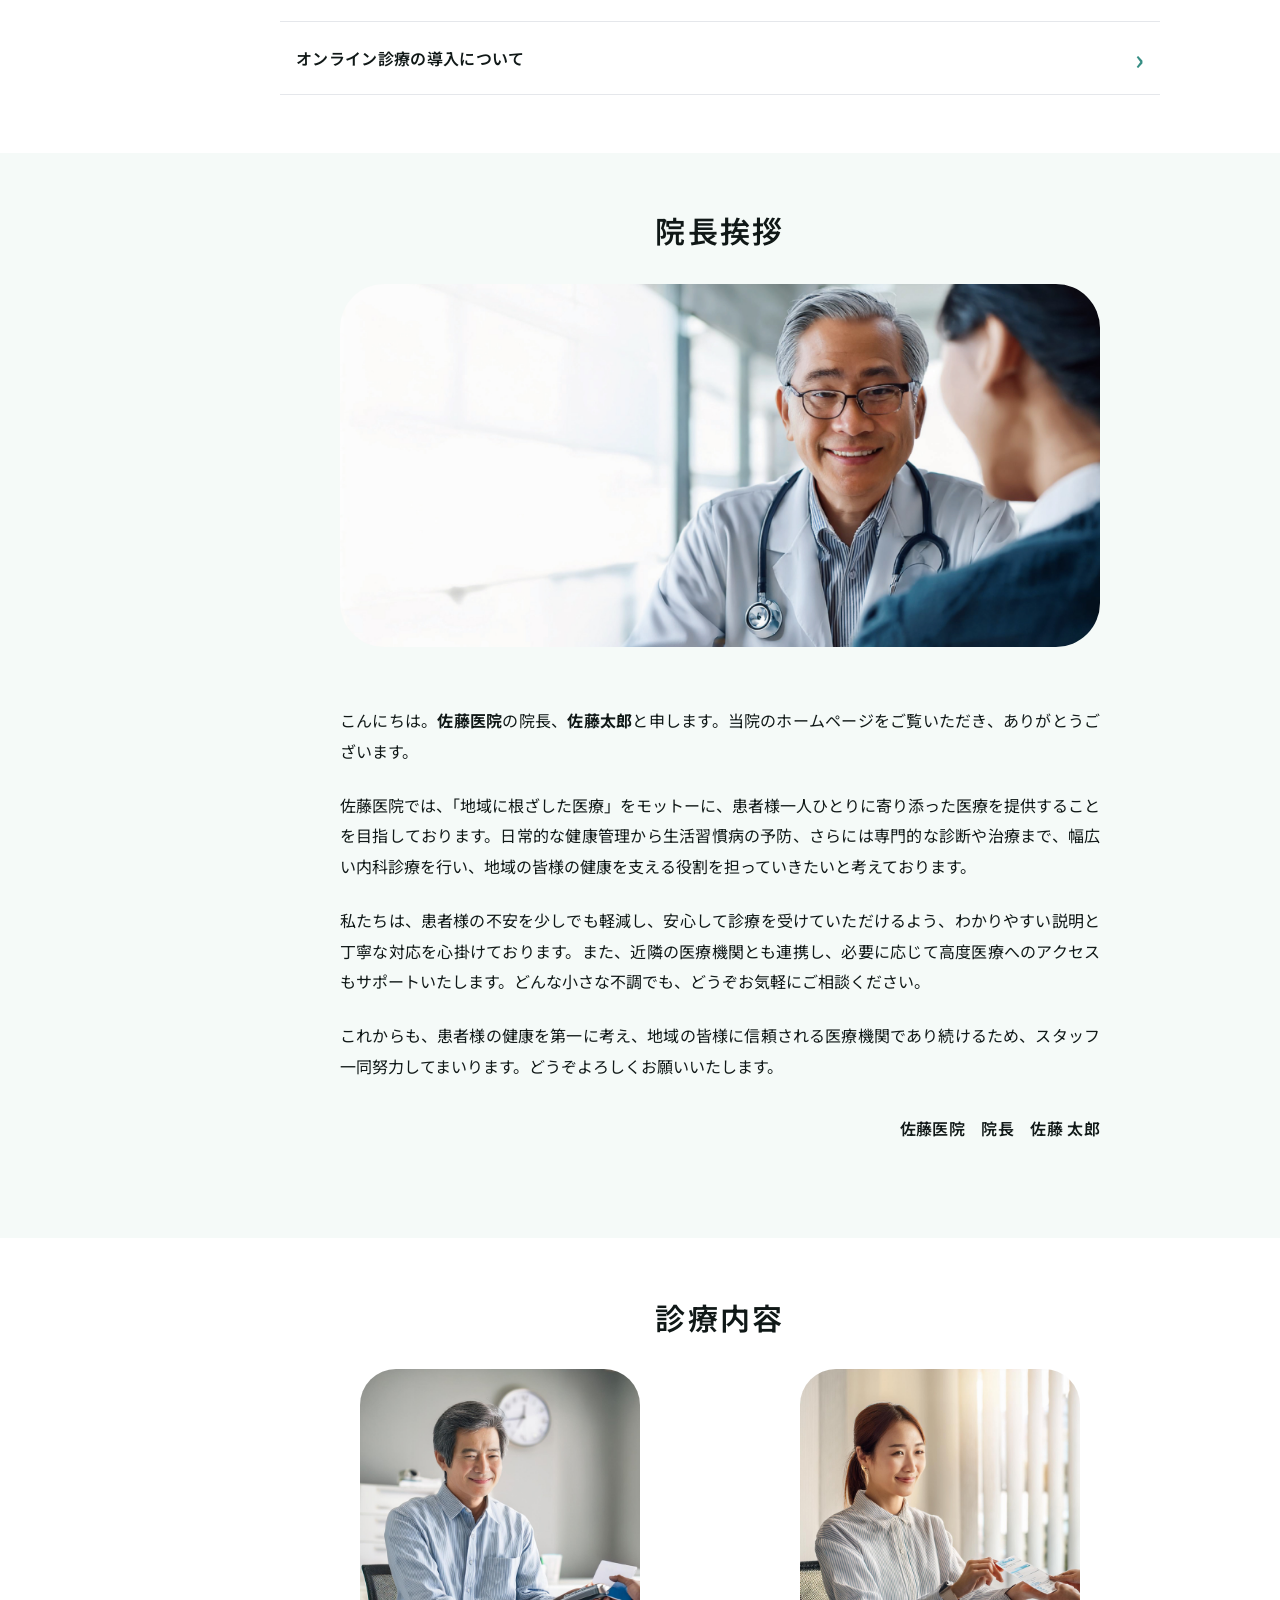
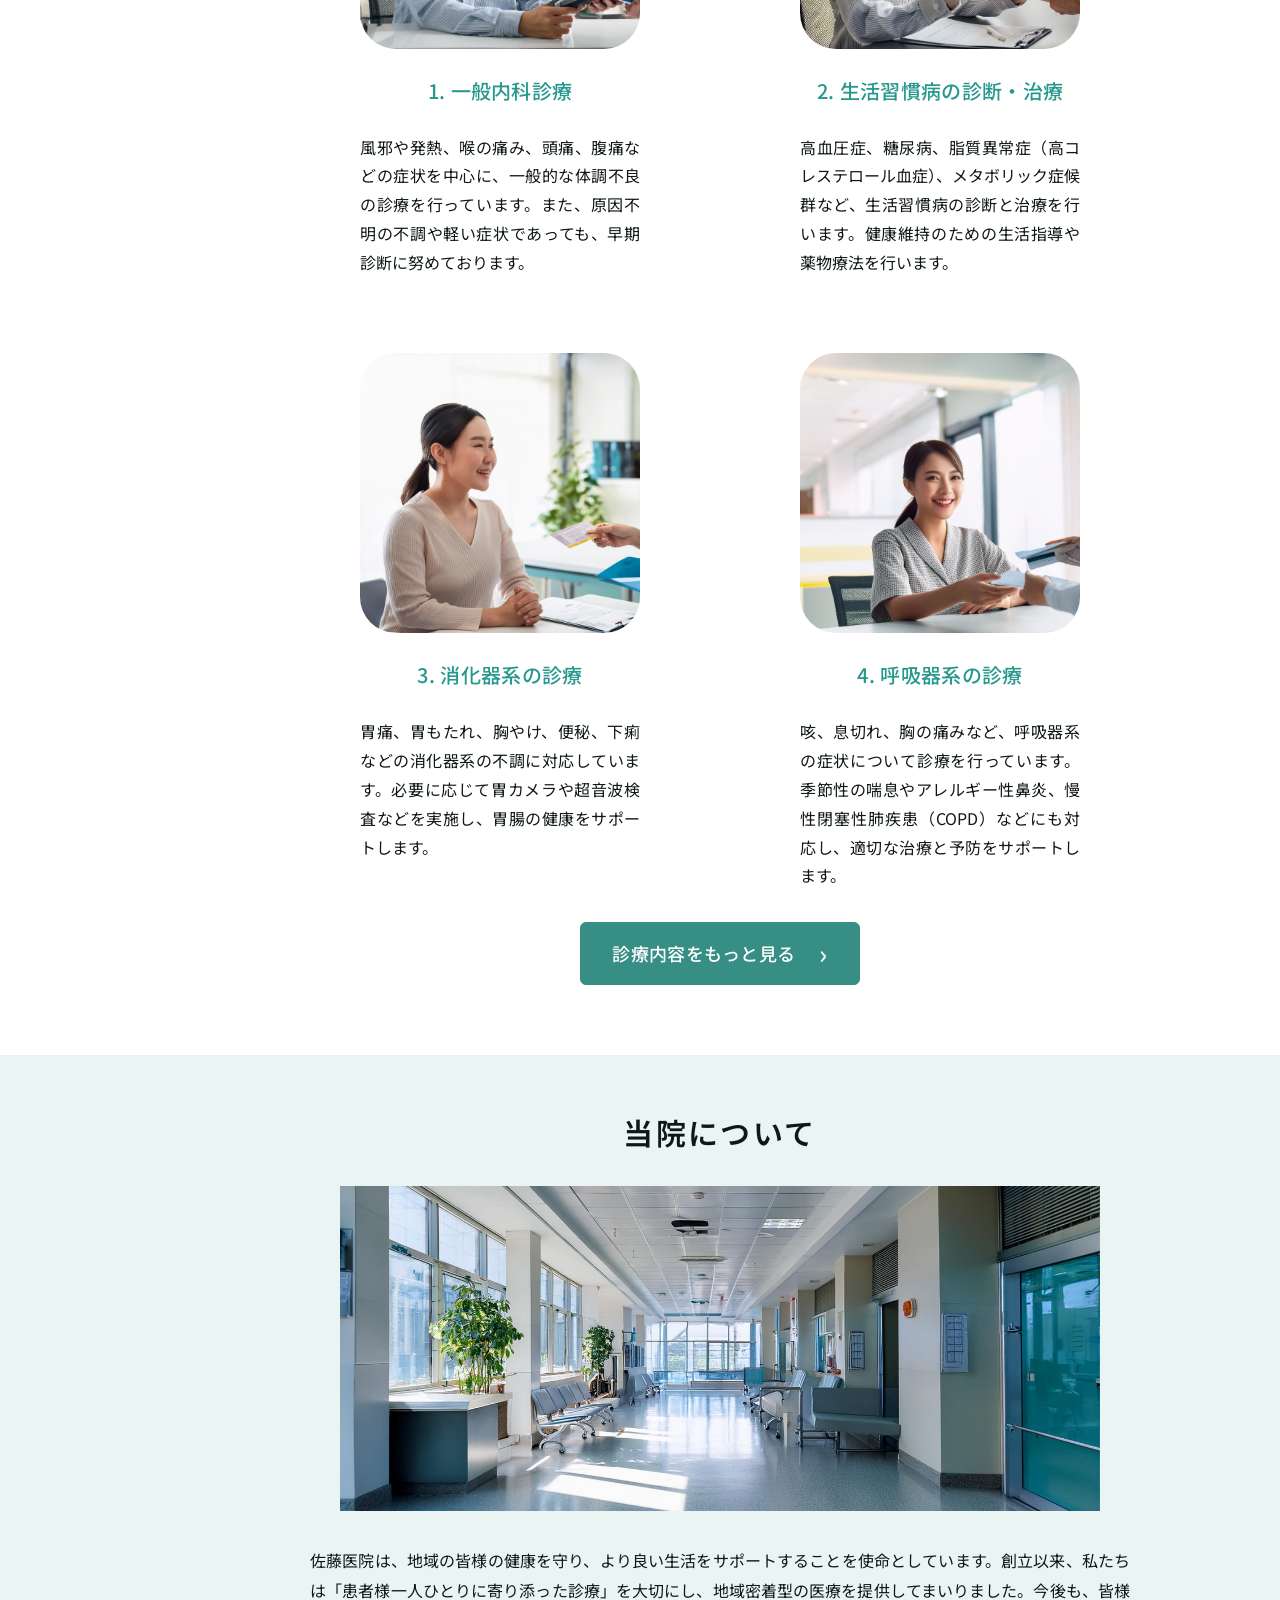
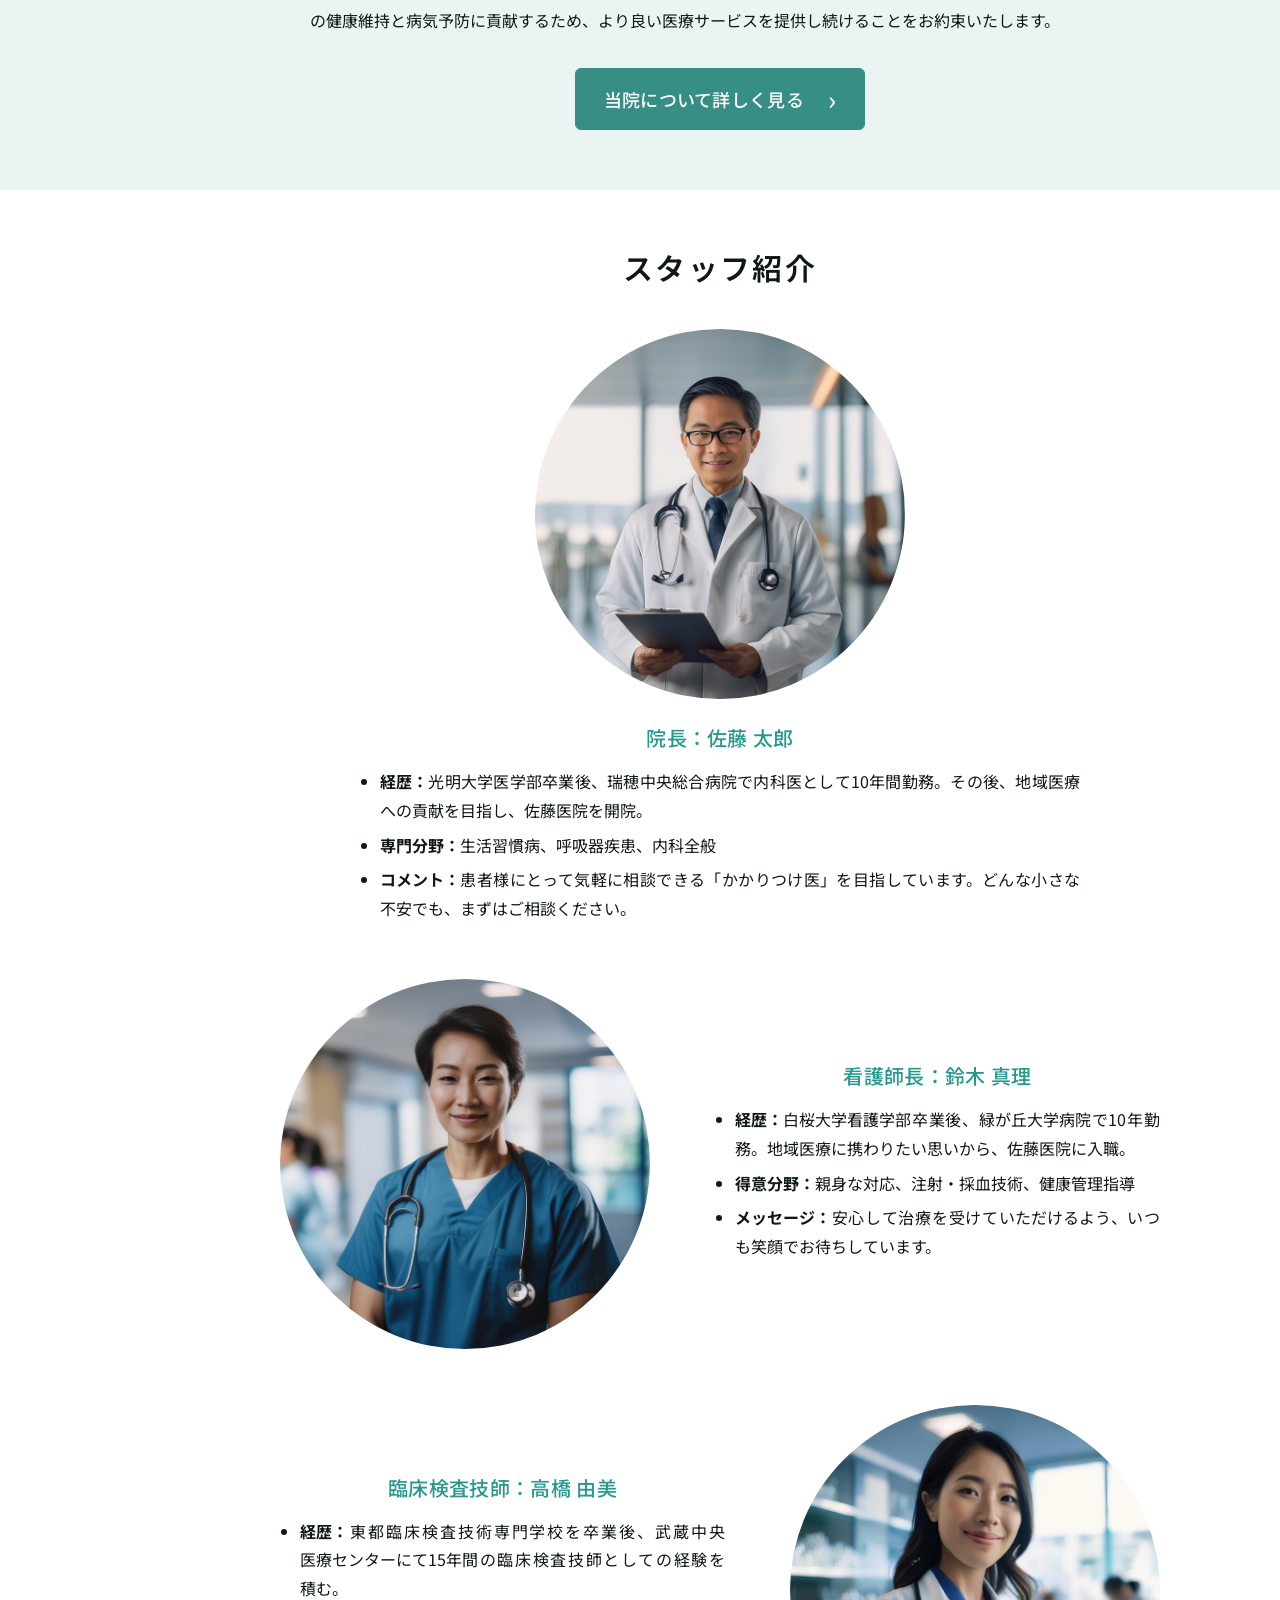
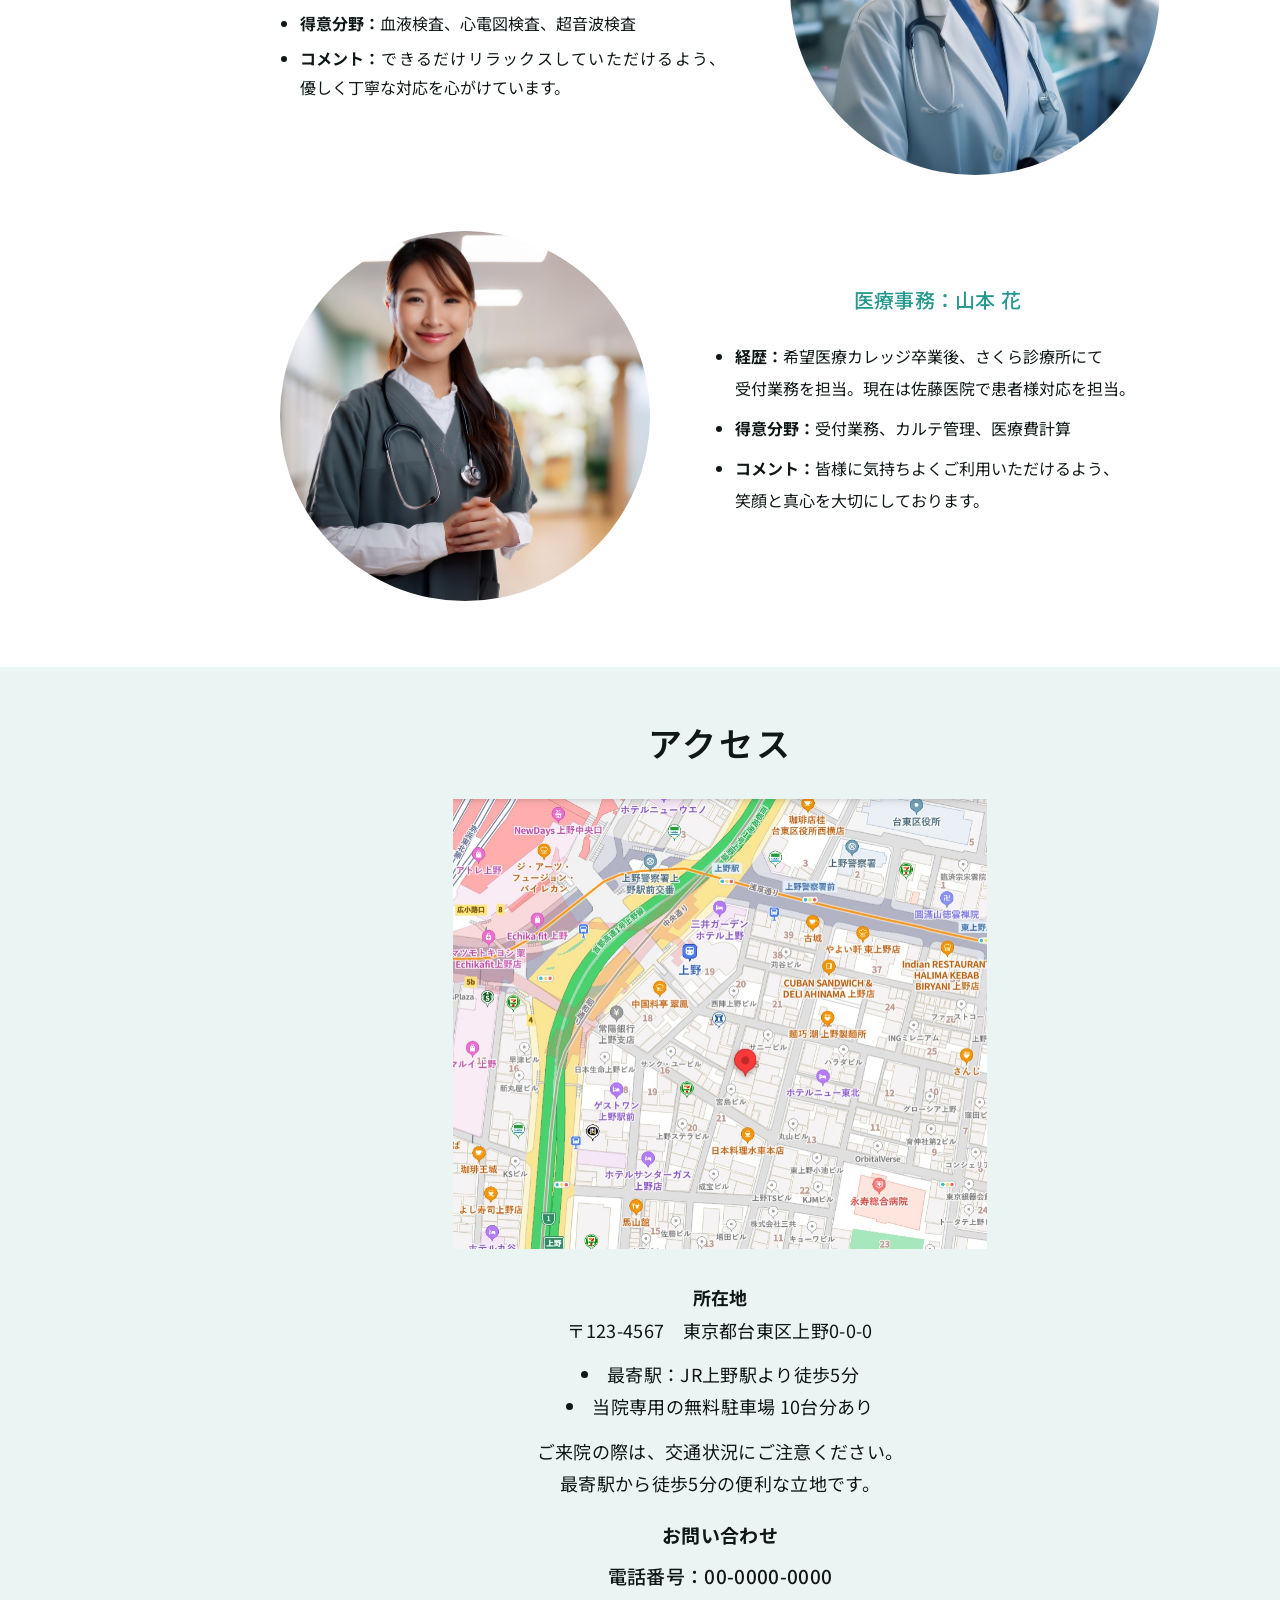
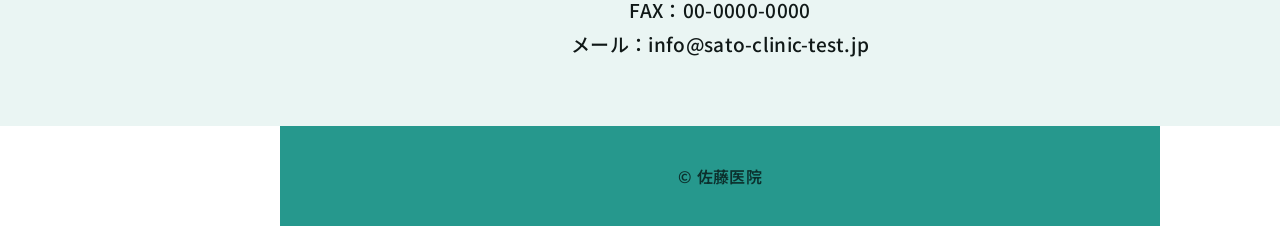
==== commit 42e5dfb1: "当院についてにリンクや写真を貼ったり追加の情報を作成" ====
--- a/index.html
+++ b/index.html
@@ -9,6 +9,7 @@
   <link rel="preconnect" href="https://fonts.gstatic.com" crossorigin>
   <link href="https://fonts.googleapis.com/css2?family=Noto+Sans+JP:wght@400;500;600;700&display=swap" rel="stylesheet">
   <link rel="stylesheet" href="./css/style.css">
+  <link rel="stylesheet" href="./css/about.css">
 </head>
 <body>
   <header class="site-header">
@@ -26,7 +27,7 @@
         <a href="#hours">診療時間</a>
         <a href="#news">お知らせ</a>
         <a href="#medical">診療内容</a>
-        <a href="#about">当院について</a>
+        <a href="./about.html">当院について</a>
         <a href="#staff">スタッフ</a>
         <a href="#access">アクセス</a>
       </nav>
@@ -157,10 +158,11 @@
     </section>
 
     <section class="about-section tint-section" id="about">
-      <div class="content text-content">
+      <div class="content about-content">
         <h2 class="section-title">当院について</h2>
         <img class="about-photo" src="./assets/about.jpg" alt="佐藤医院の院内">
         <p>佐藤医院は、地域の皆様の健康を守り、より良い生活をサポートすることを使命としています。創立以来、私たちは「患者様一人ひとりに寄り添った診療」を大切にし、地域密着型の医療を提供してまいりました。今後も、皆様の健康維持と病気予防に貢献するため、より良い医療サービスを提供し続けることをお約束いたします。</p>
+        <div class="about-actions"><a class="medical-link" href="./about.html">当院について詳しく見る<span aria-hidden="true">›</span></a></div>
       </div>
     </section>
 
--- a/css/style.css
+++ b/css/style.css
@@ -681,25 +681,34 @@
   background: #eaf5f3;
 }
 .access-content { width: 880px; }
-.access-section .section-title { margin-bottom: 34px; font-size: 30px; }
+.access-section .access-content { width: 1100px; }
+.access-section .section-title { margin-bottom: 34px; font-size: 34px; }
 .access-section .map {
-  width: 880px;
-  height: 400px;
+  width: 1100px;
+  height: 450px;
   margin-right: auto;
   margin-left: auto;
-  margin-bottom: 30px;
+  margin-bottom: 32px;
   object-fit: contain;
   object-position: center;
   border-radius: 34px;
 }
 .access-section .access-text {
   width: 700px;
-  font-size: 16px;
+  font-size: 18px;
   line-height: 1.8;
+  text-align: center;
   line-break: strict;
   word-break: normal;
   overflow-wrap: break-word;
 }
-.access-section .contact-block { margin-top: 18px; font-size: 17px; }
+.access-section .access-text ul {
+  display: block;
+  margin: 12px 0;
+  padding: 0;
+  list-style-position: inside;
+  text-align: center;
+}
+.access-section .contact-block { margin-top: 18px; font-size: 19px; }
 
 .site-footer { height: 100px; }
--- a/css/about.css
+++ b/css/about.css
@@ -0,0 +1,78 @@
+@charset "UTF-8";
+
+.about-section .about-content { width: 880px; }
+.about-section .about-content > p { width: 820px; }
+.about-section .about-photo { width: 760px; }
+.about-section .about-actions { margin-top: 32px; text-align: center; }
+
+.about-detail-page { --green: #368E84; }
+.about-detail {
+  width: 880px;
+  margin: 0 auto;
+  padding: 60px 0 70px;
+  font-size: 16px;
+  line-height: 1.9;
+  line-break: strict;
+  word-break: normal;
+  overflow-wrap: break-word;
+  letter-spacing: normal;
+}
+.about-detail > h1 {
+  margin: 0 0 40px;
+  text-align: center;
+  font-size: 30px;
+  line-height: 1.3;
+  font-weight: 600;
+}
+.about-detail-section + .about-detail-section { margin-top: 48px; }
+.about-detail-section h2 {
+  margin: 0 0 24px;
+  padding-bottom: 12px;
+  border-bottom: 1px solid #E5E7EB;
+  color: #368E84;
+  font-size: 24px;
+  font-weight: 600;
+  line-height: 1.5;
+}
+.about-detail-photo {
+  width: 880px;
+  height: auto;
+  aspect-ratio: 7 / 4;
+  margin: 0 auto 24px;
+  object-fit: contain;
+  border-radius: 34px;
+}
+.about-detail-section p,
+.about-detail-family {
+  width: 820px;
+  margin: 0 auto;
+  text-align: left;
+}
+.about-detail-family { margin-top: 16px; }
+.about-detail-family p { width: auto; }
+.about-detail-family p + p { margin-top: 8px; }
+.about-policy-table {
+  width: 100%;
+  margin-top: 24px;
+  border-collapse: collapse;
+  table-layout: fixed;
+  font-size: 15px;
+  line-height: 1.8;
+  text-align: left;
+}
+.about-policy-table th,
+.about-policy-table td {
+  padding: 14px 16px;
+  border: 1px solid #E5E7EB;
+  vertical-align: top;
+}
+.about-policy-table thead th {
+  background: #edf8f6;
+  color: #368E84;
+  font-weight: 600;
+}
+.about-policy-table thead th:first-child { width: 64px; }
+.about-policy-table thead th:nth-child(2) { width: 250px; }
+.about-policy-table td:first-child { text-align: center; }
+.about-policy-table tbody th { font-weight: 500; }
+.about-detail .about-actions { margin-top: 40px; text-align: center; }
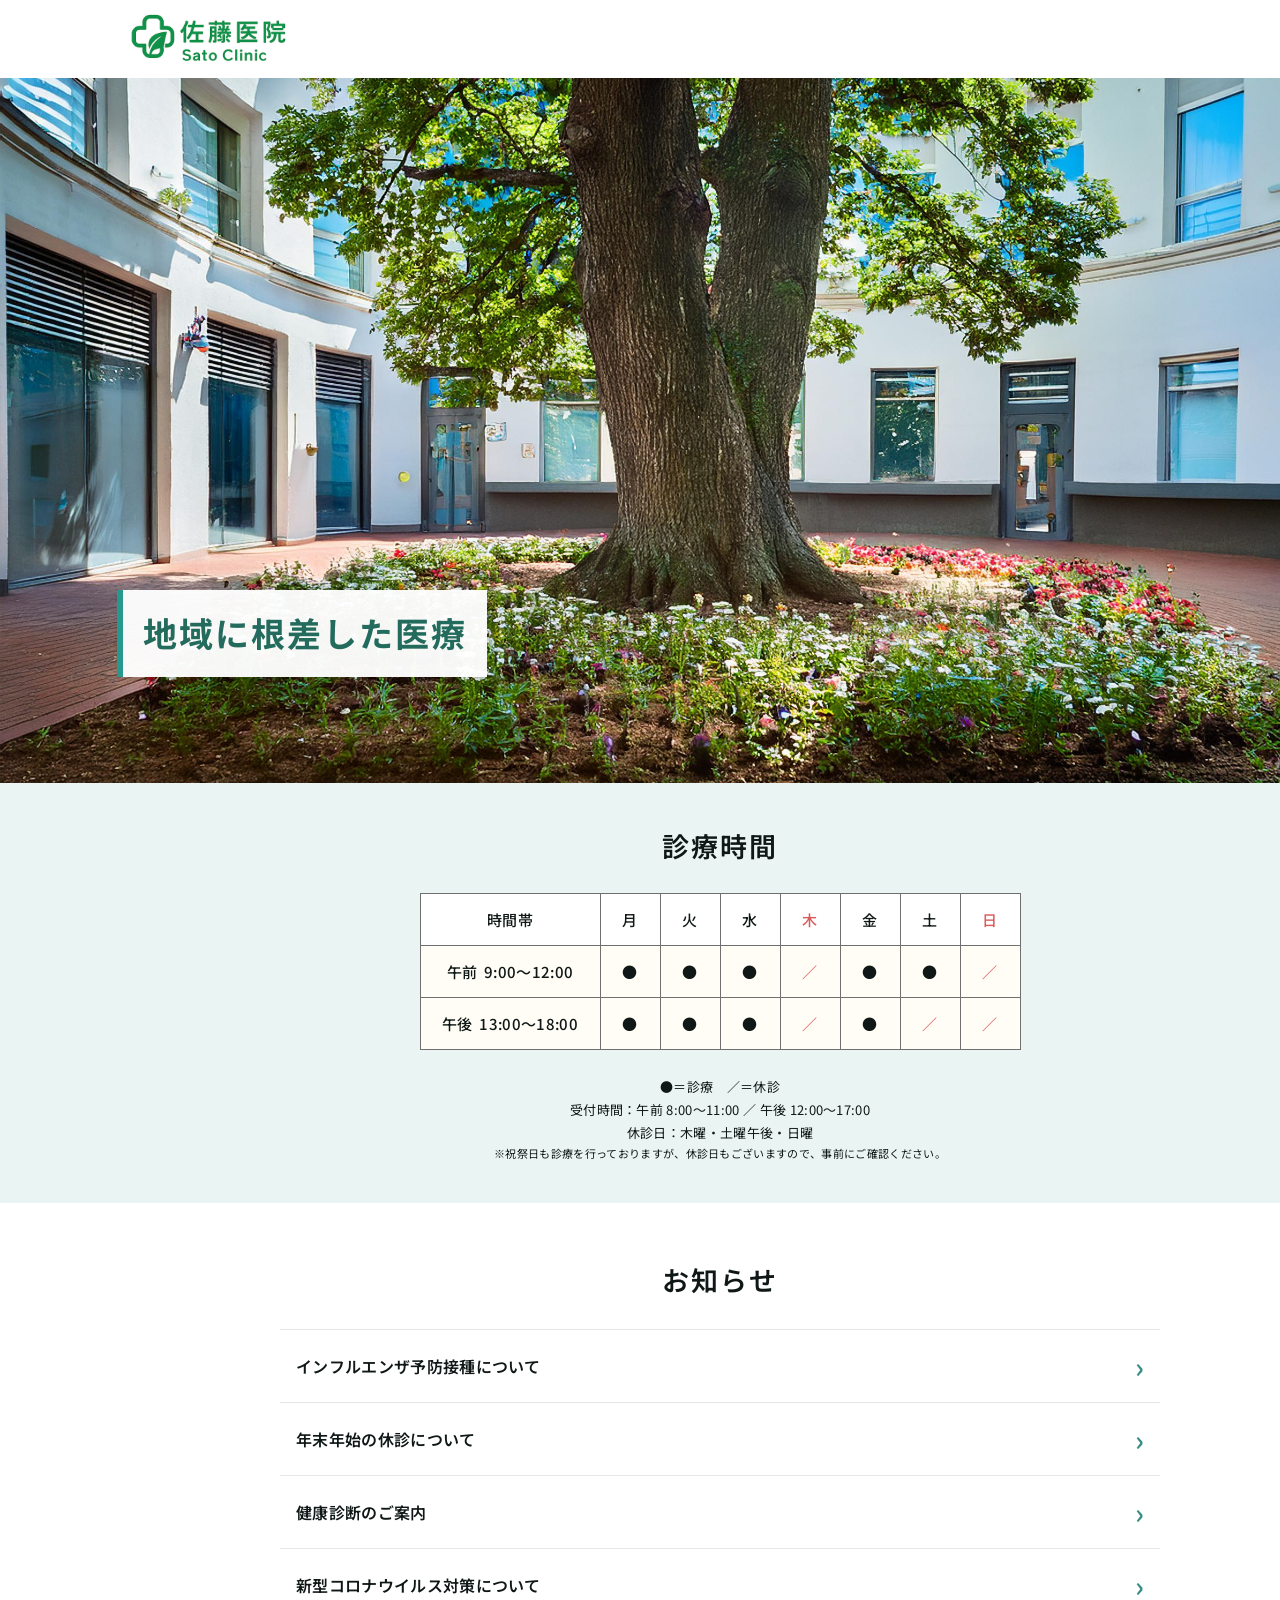
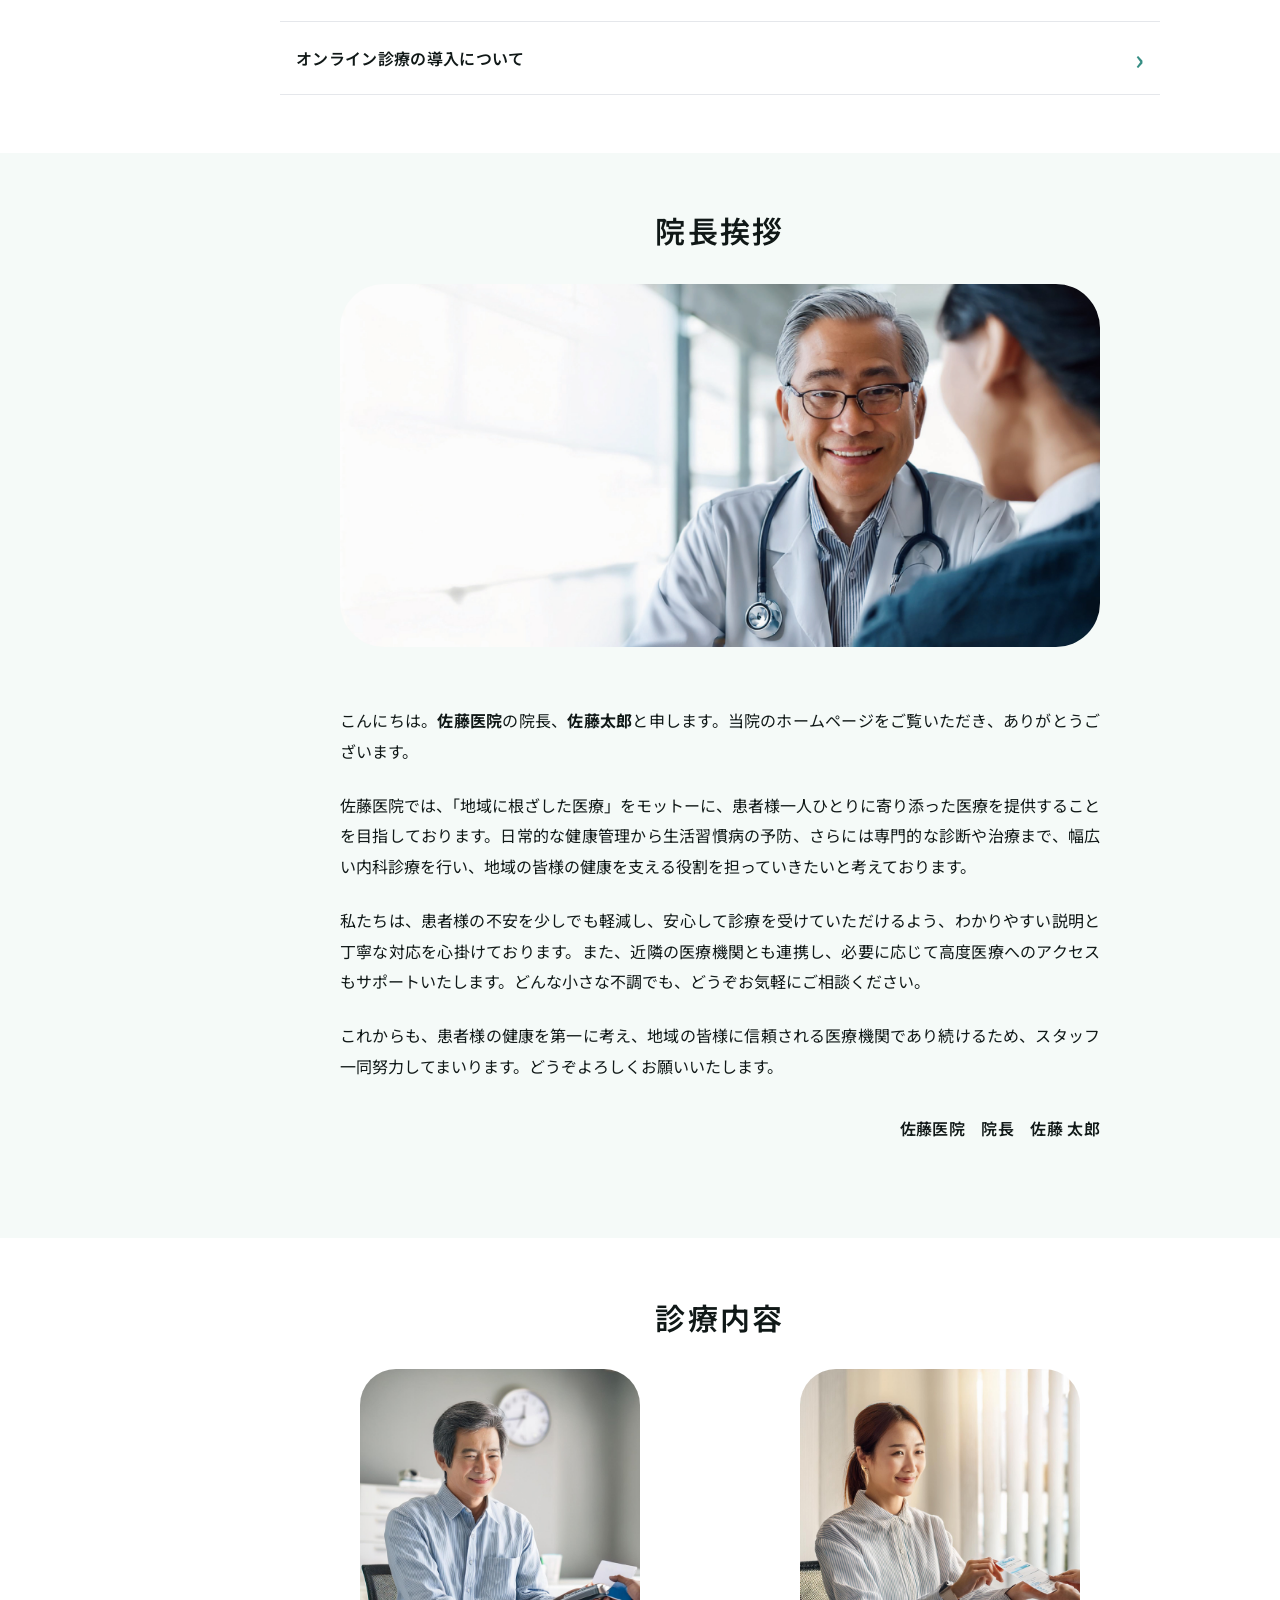
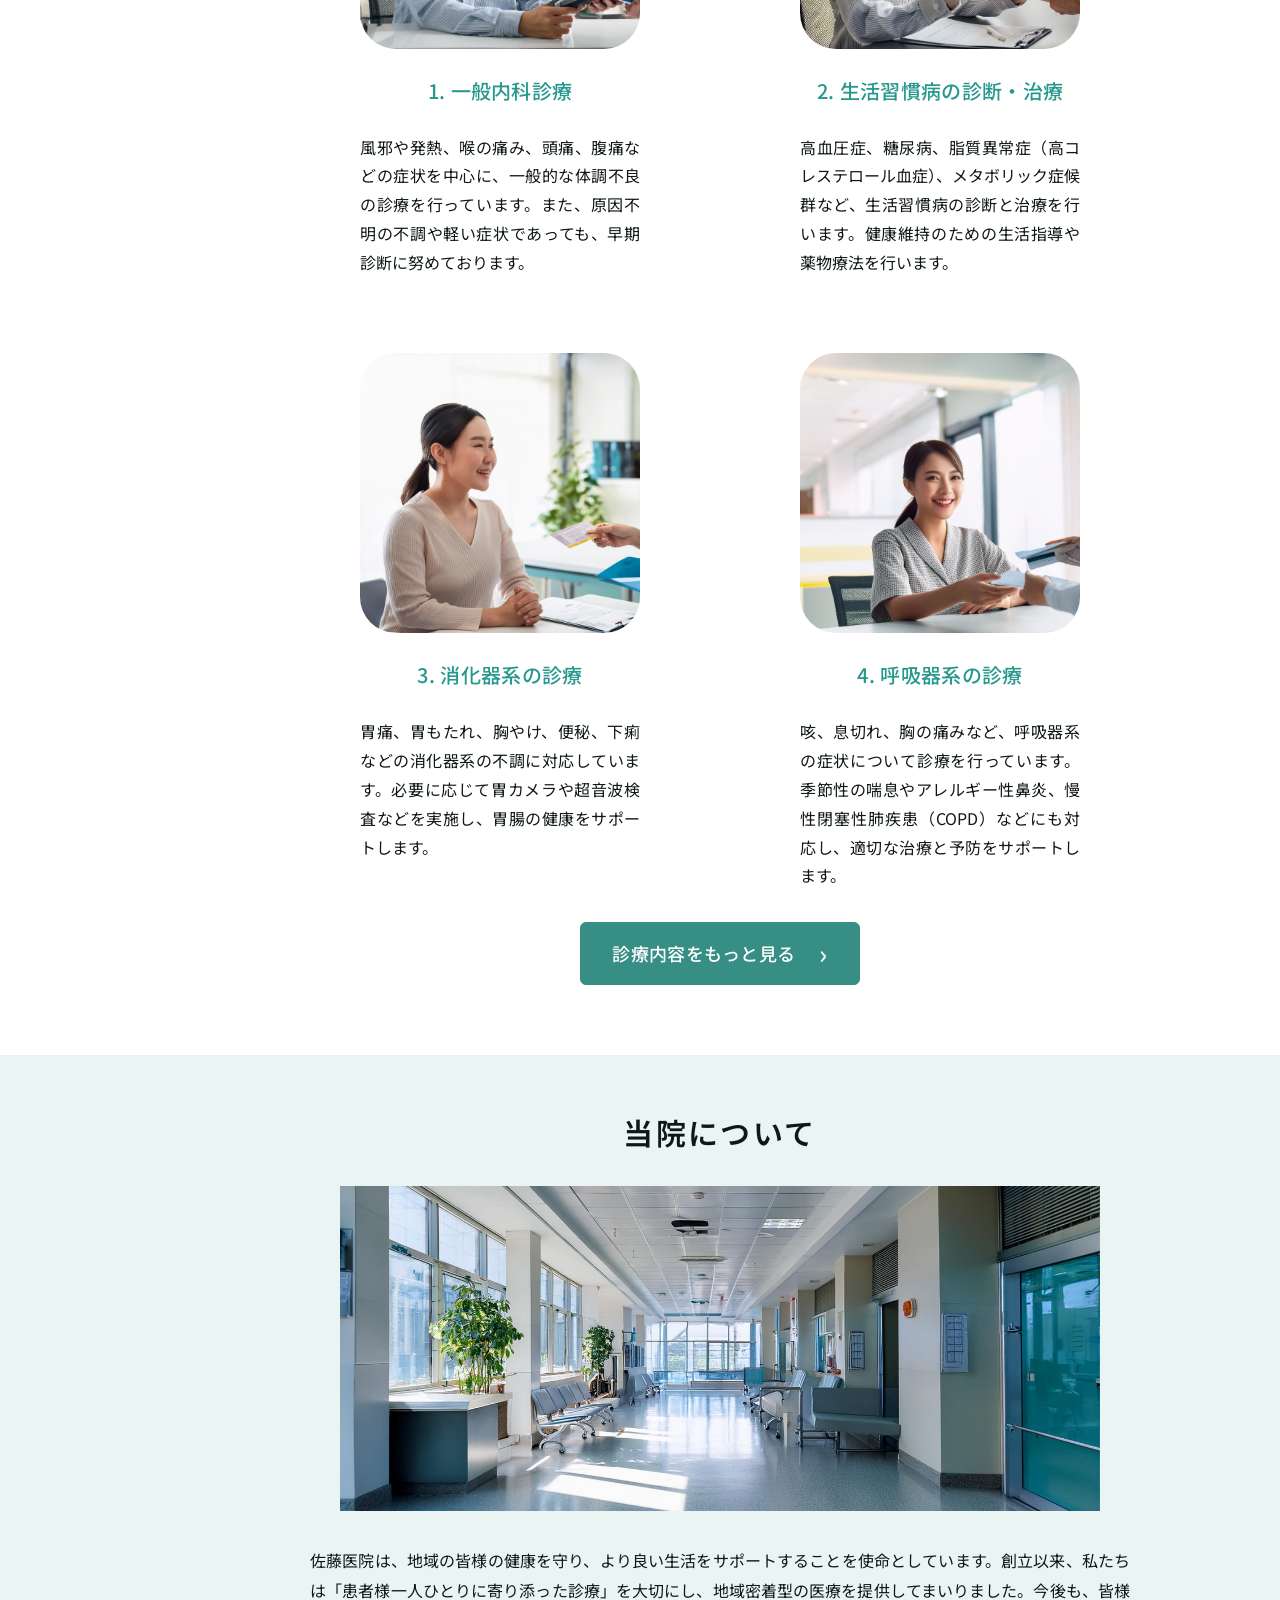
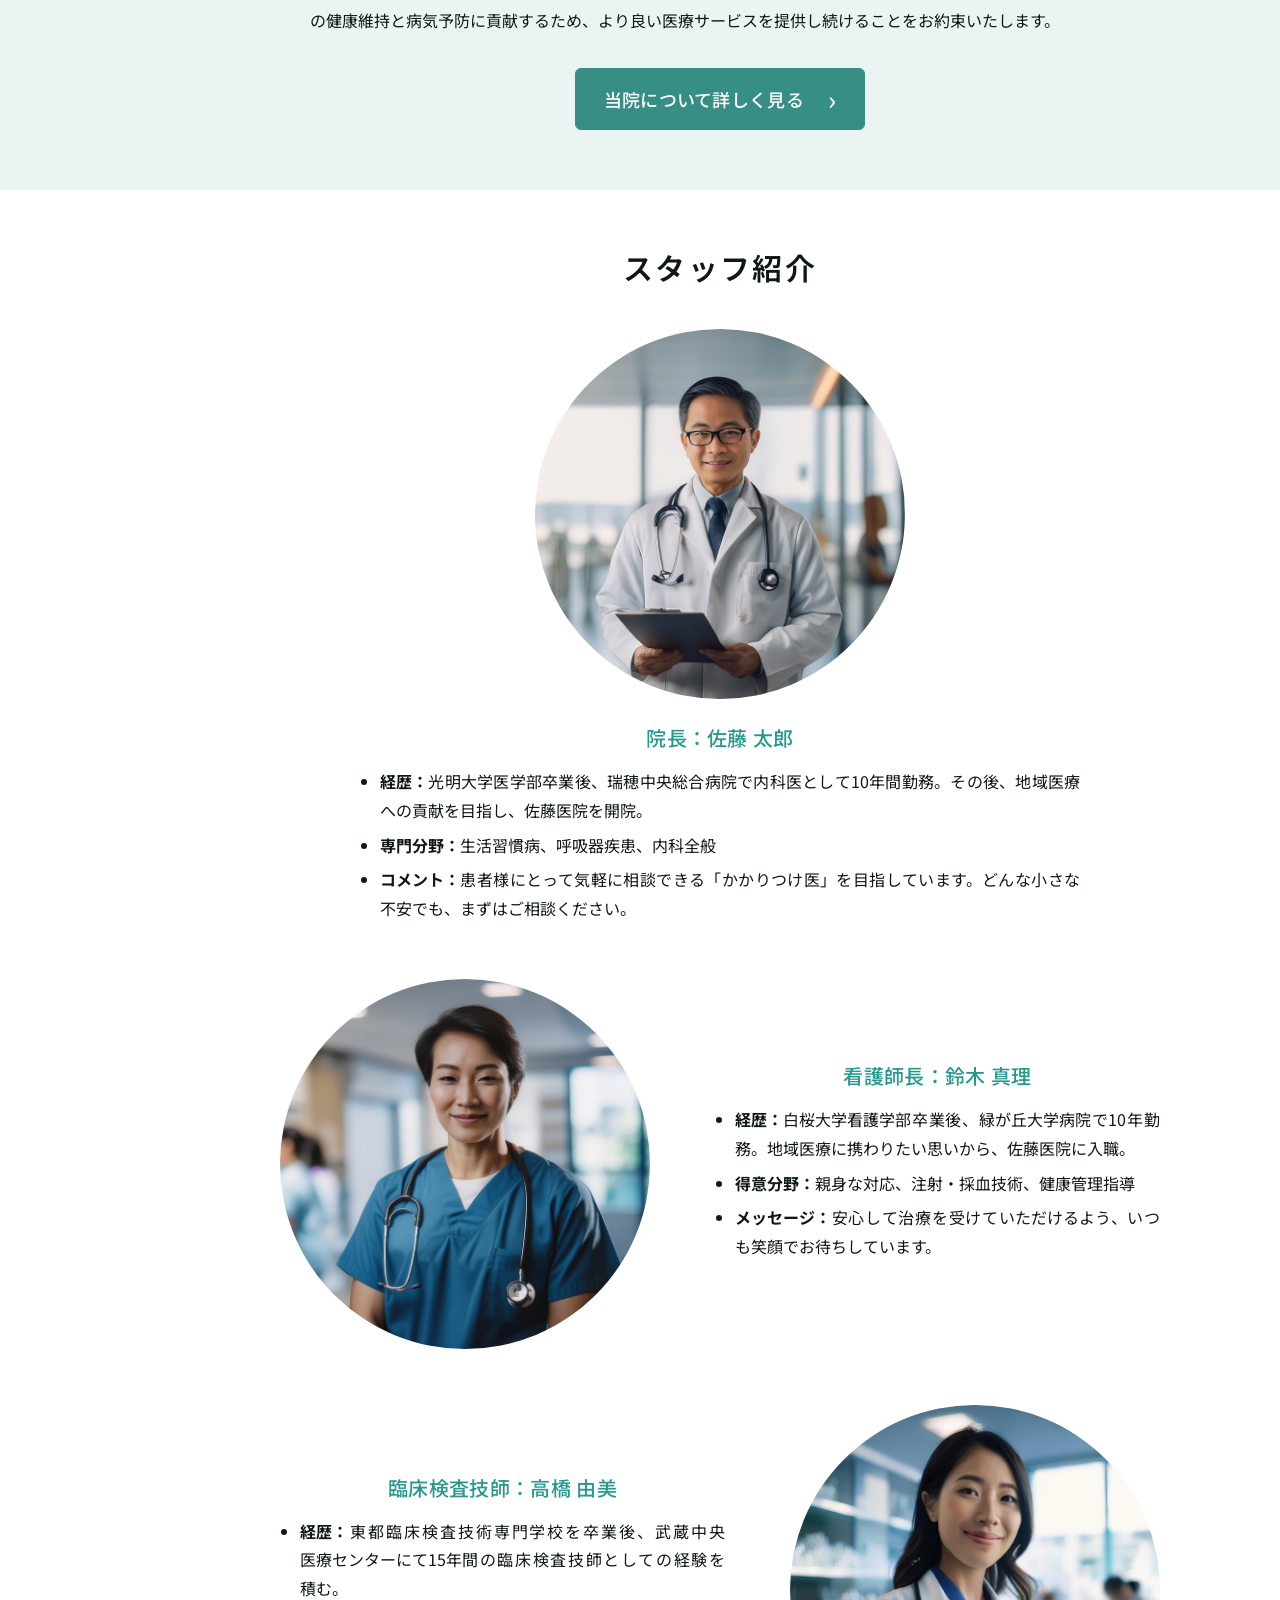
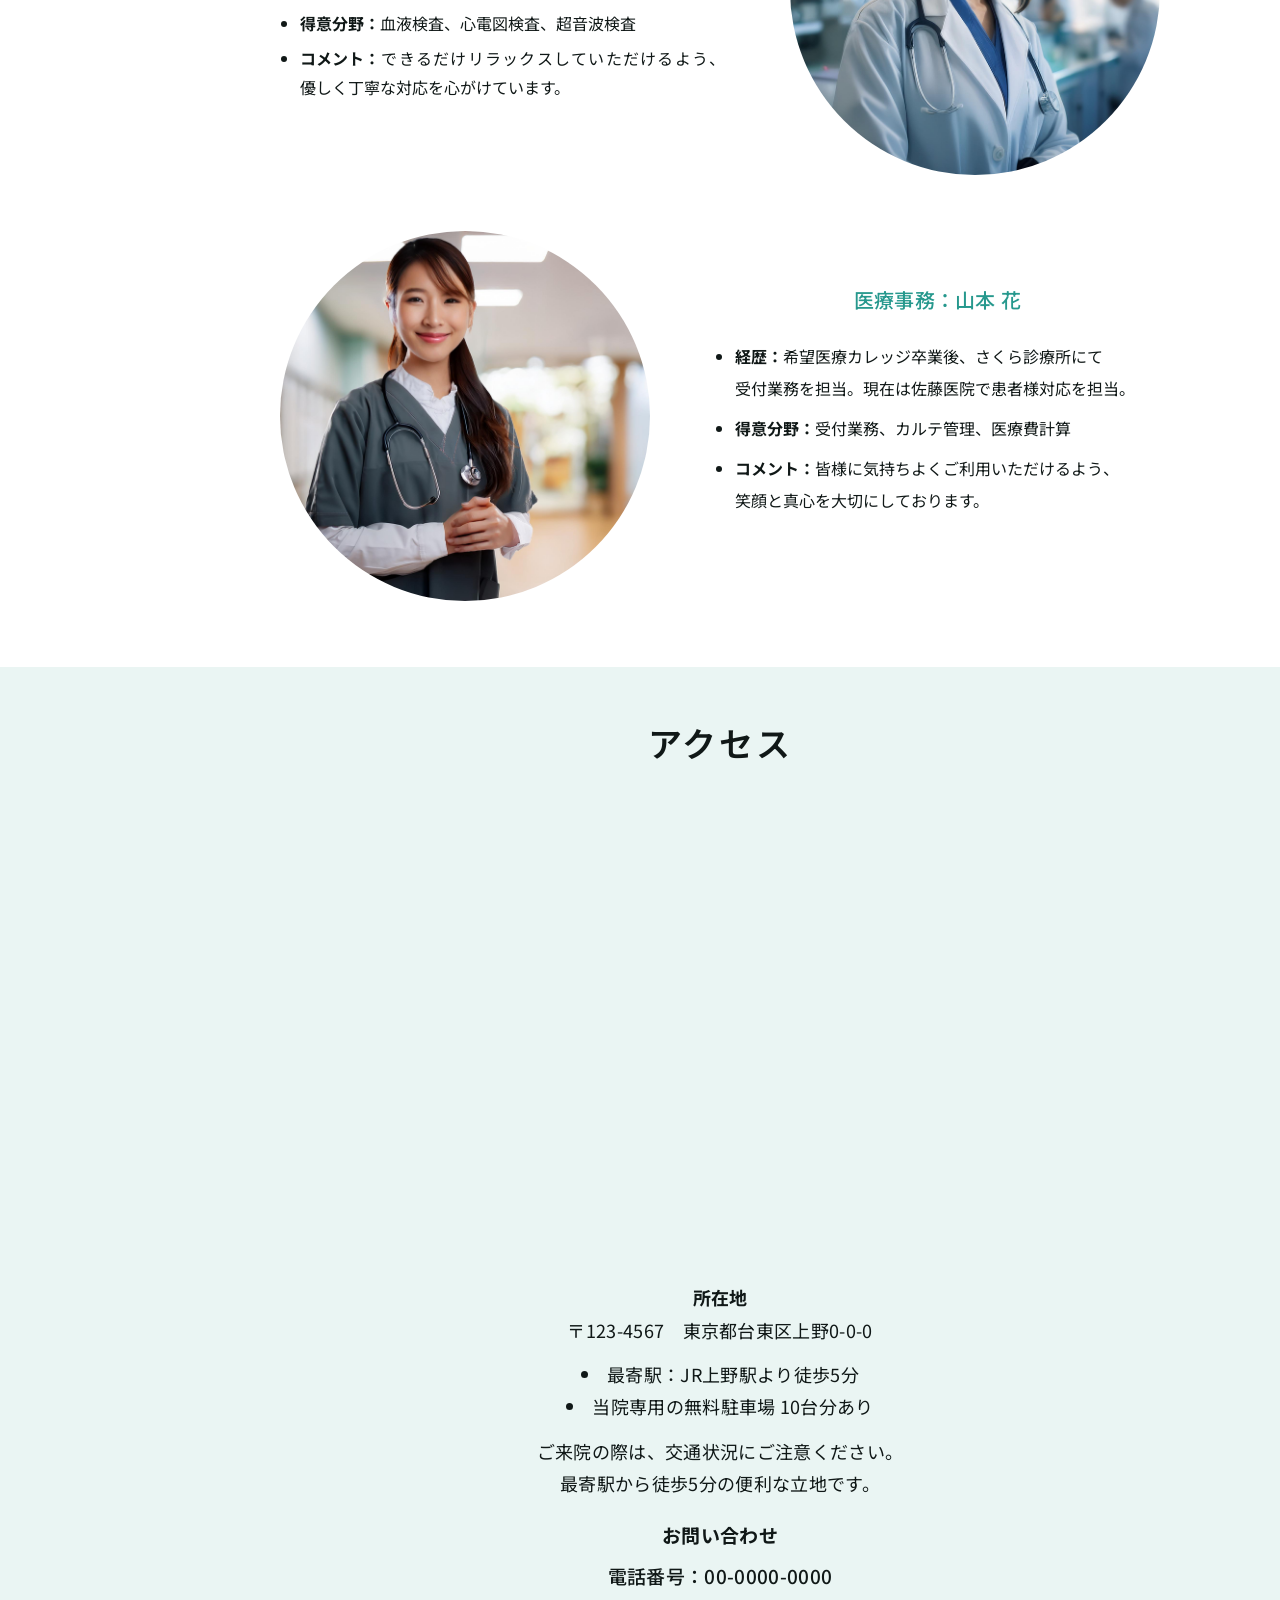
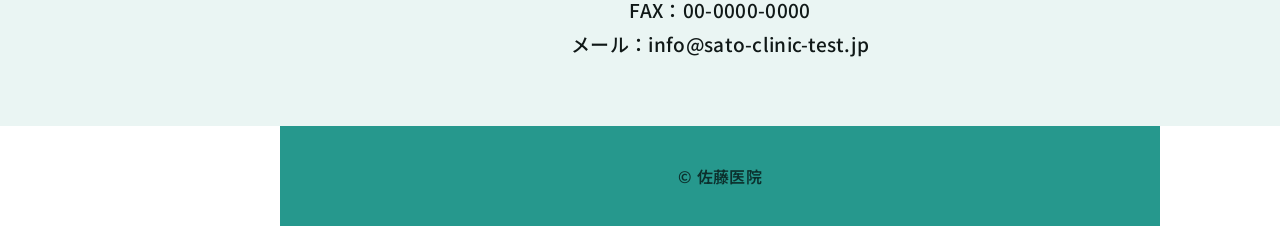
==== commit 3e3a6cd5: "アクセスにGoogleマップを追加" ====
--- a/index.html
+++ b/index.html
@@ -222,7 +222,7 @@
     <section class="access-section tint-section" id="access">
       <div class="content access-content">
         <h2 class="section-title">アクセス</h2>
-        <img class="map" src="./assets/map.jpg" alt="佐藤医院周辺地図">
+        <iframe class="map" title="佐藤医院周辺のGoogleマップ" src="https://www.google.com/maps/embed?pb=!1m18!1m12!1m3!1d3239.5260669985973!2d139.77414831091482!3d35.71327862809971!2m3!1f0!2f0!3f0!3m2!1i1024!2i768!4f13.1!3m3!1m2!1s0x1209d629e2a77e03%3A0x7648145691064c54!2z44CSMTEwLTAwMDUg5p2x5Lqs6YO95Y-w5p2x5Yy65LiK6YeO77yX5LiB55uu77yR4oiS77yRIEpSIOS4iumHjumnhQ!5e0!3m2!1sja!2sjp!4v1794467873408!5m2!1sja!2sjp" width="1100" height="450" style="border:0;" allowfullscreen="" loading="lazy" referrerpolicy="strict-origin-when-cross-origin"></iframe>
         <div class="access-text">
           <p><strong>所在地</strong><br>〒123-4567　東京都台東区上野0-0-0</p>
           <ul>
--- a/css/style.css
+++ b/css/style.css
@@ -684,6 +684,7 @@
 .access-section .access-content { width: 1100px; }
 .access-section .section-title { margin-bottom: 34px; font-size: 34px; }
 .access-section .map {
+  display: block;
   width: 1100px;
   height: 450px;
   margin-right: auto;
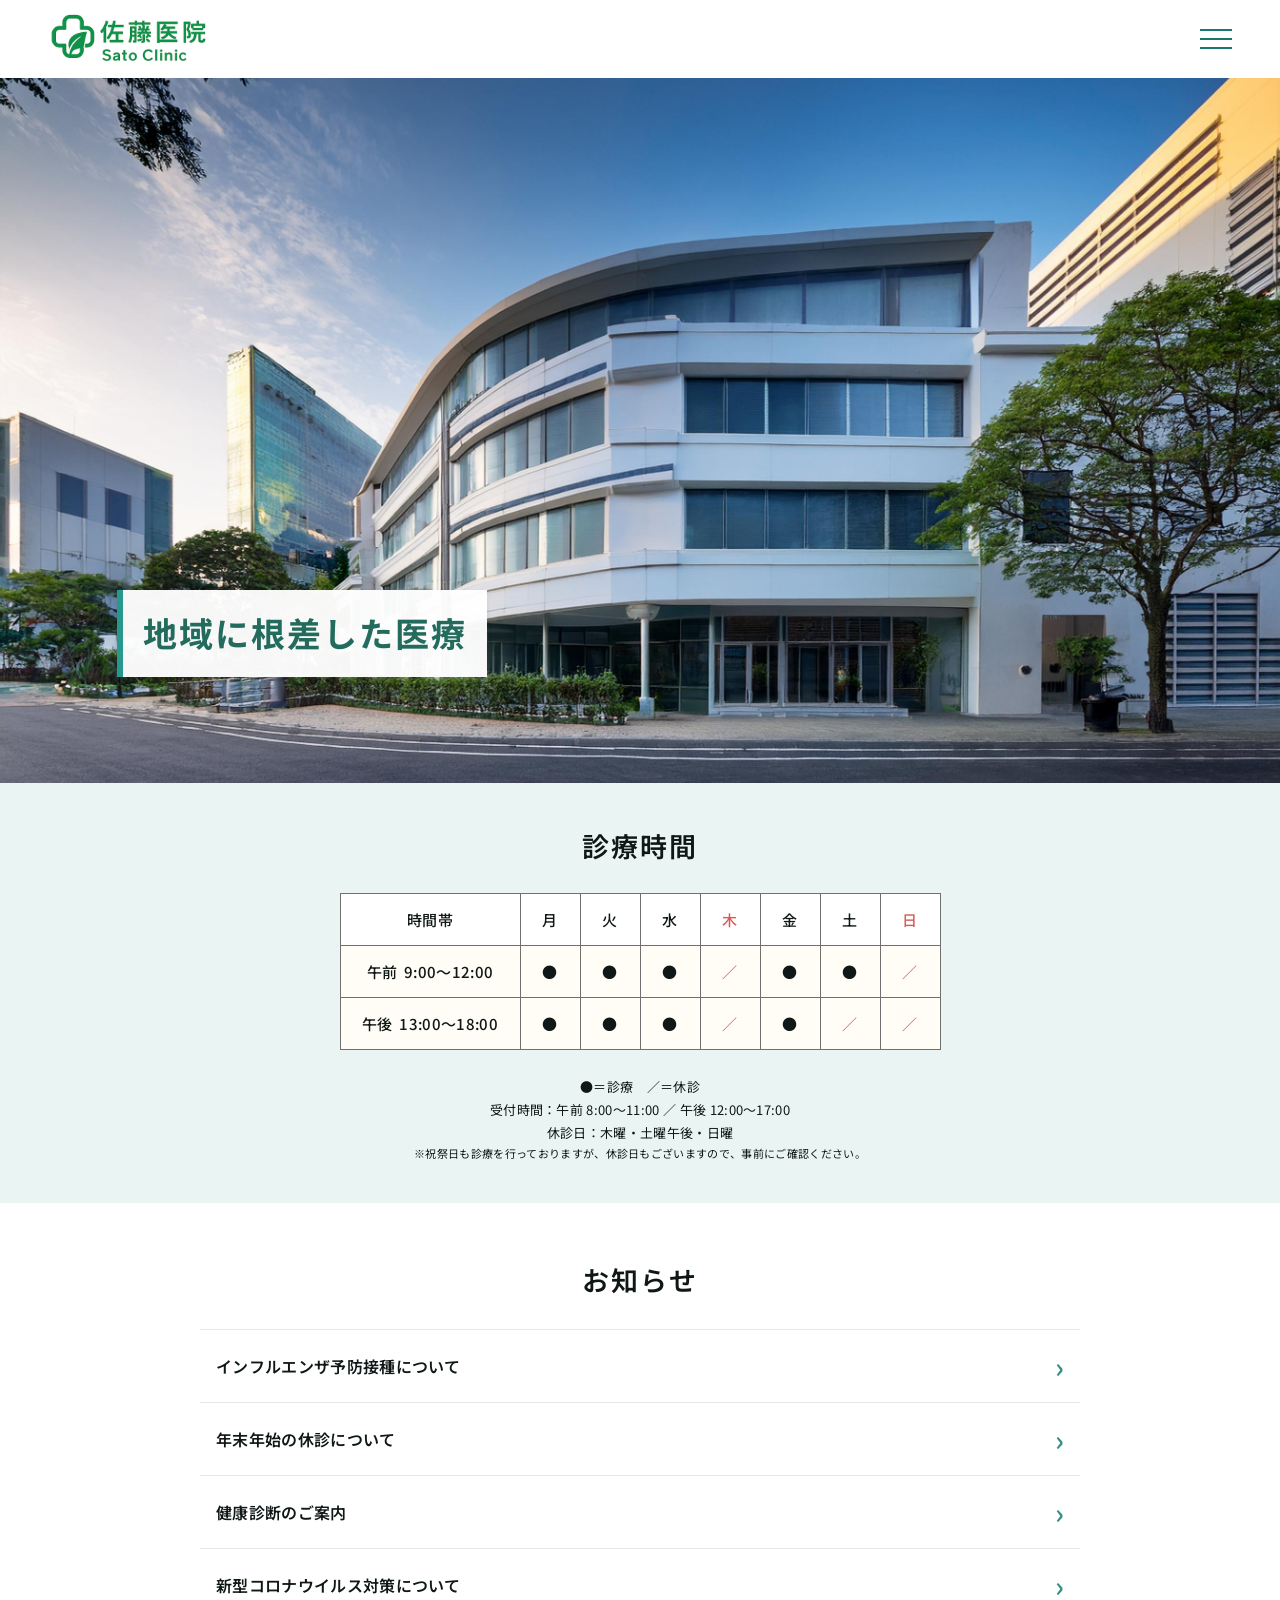
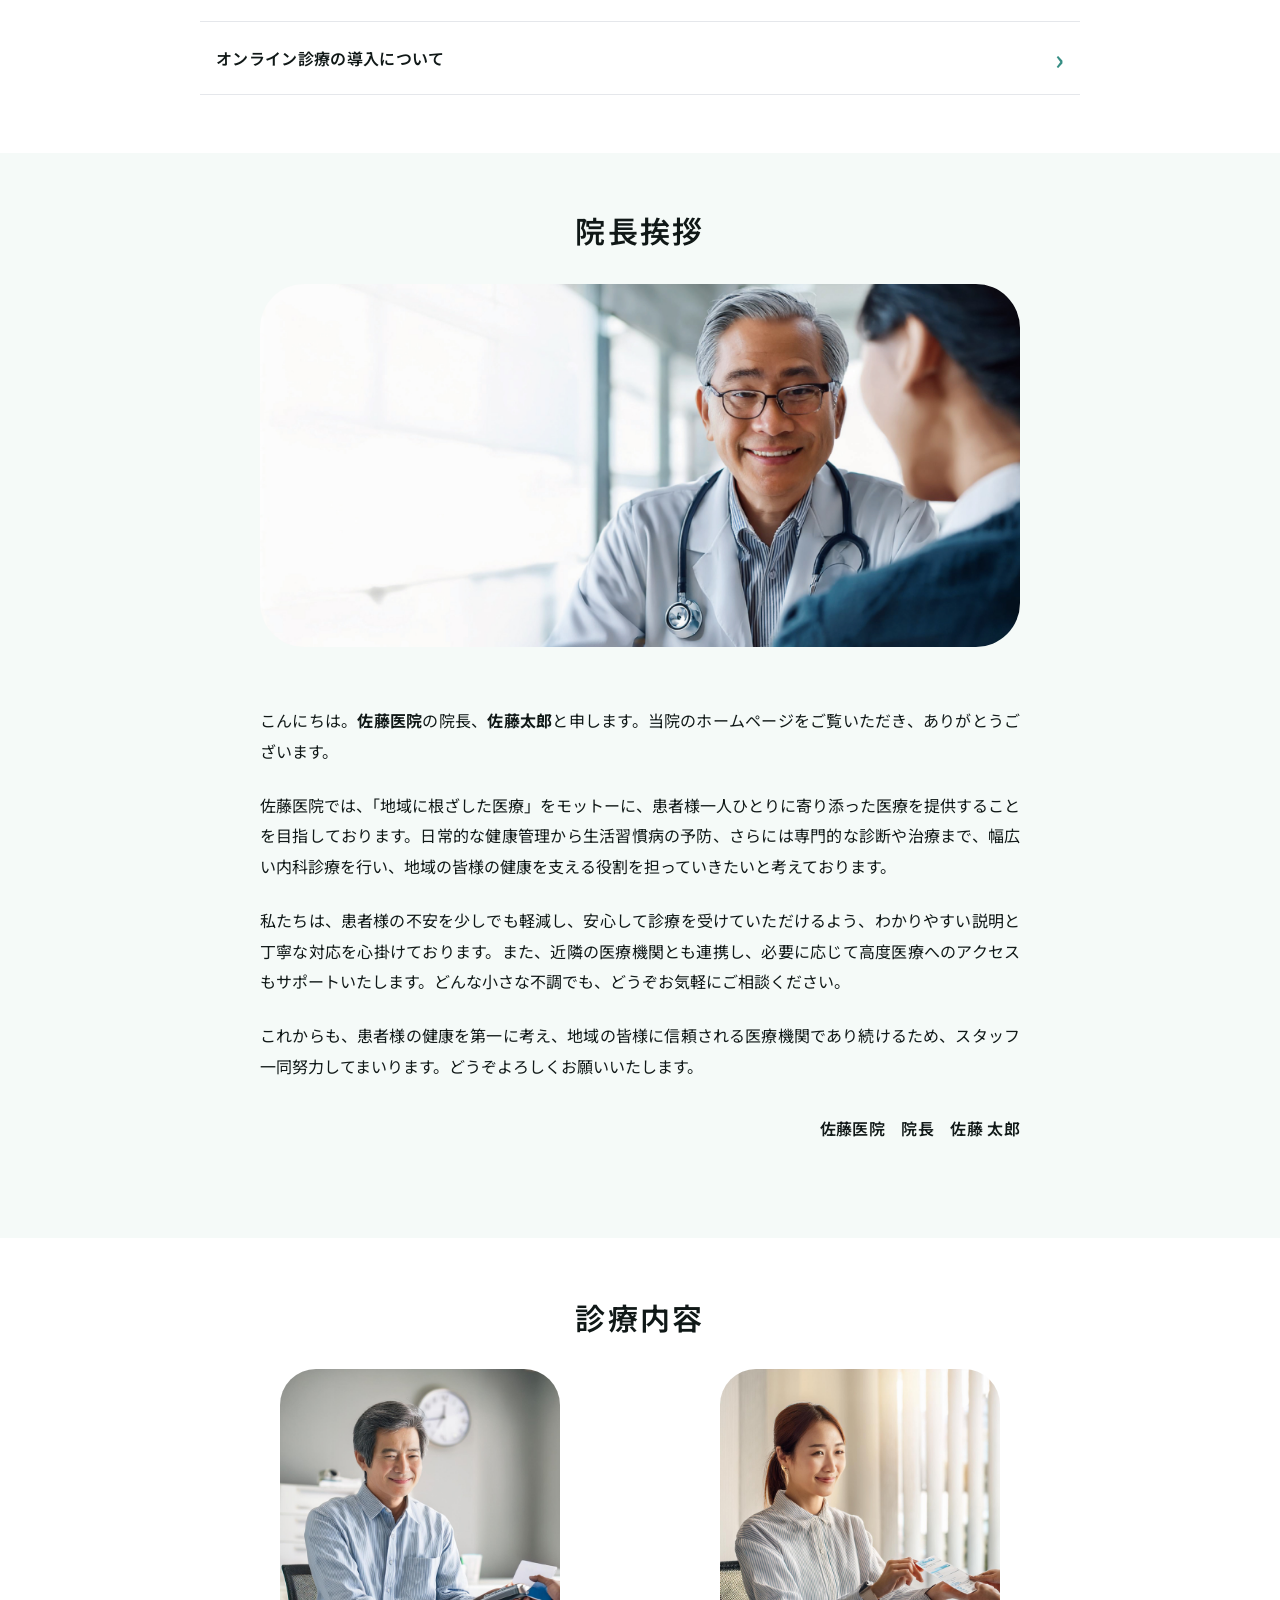
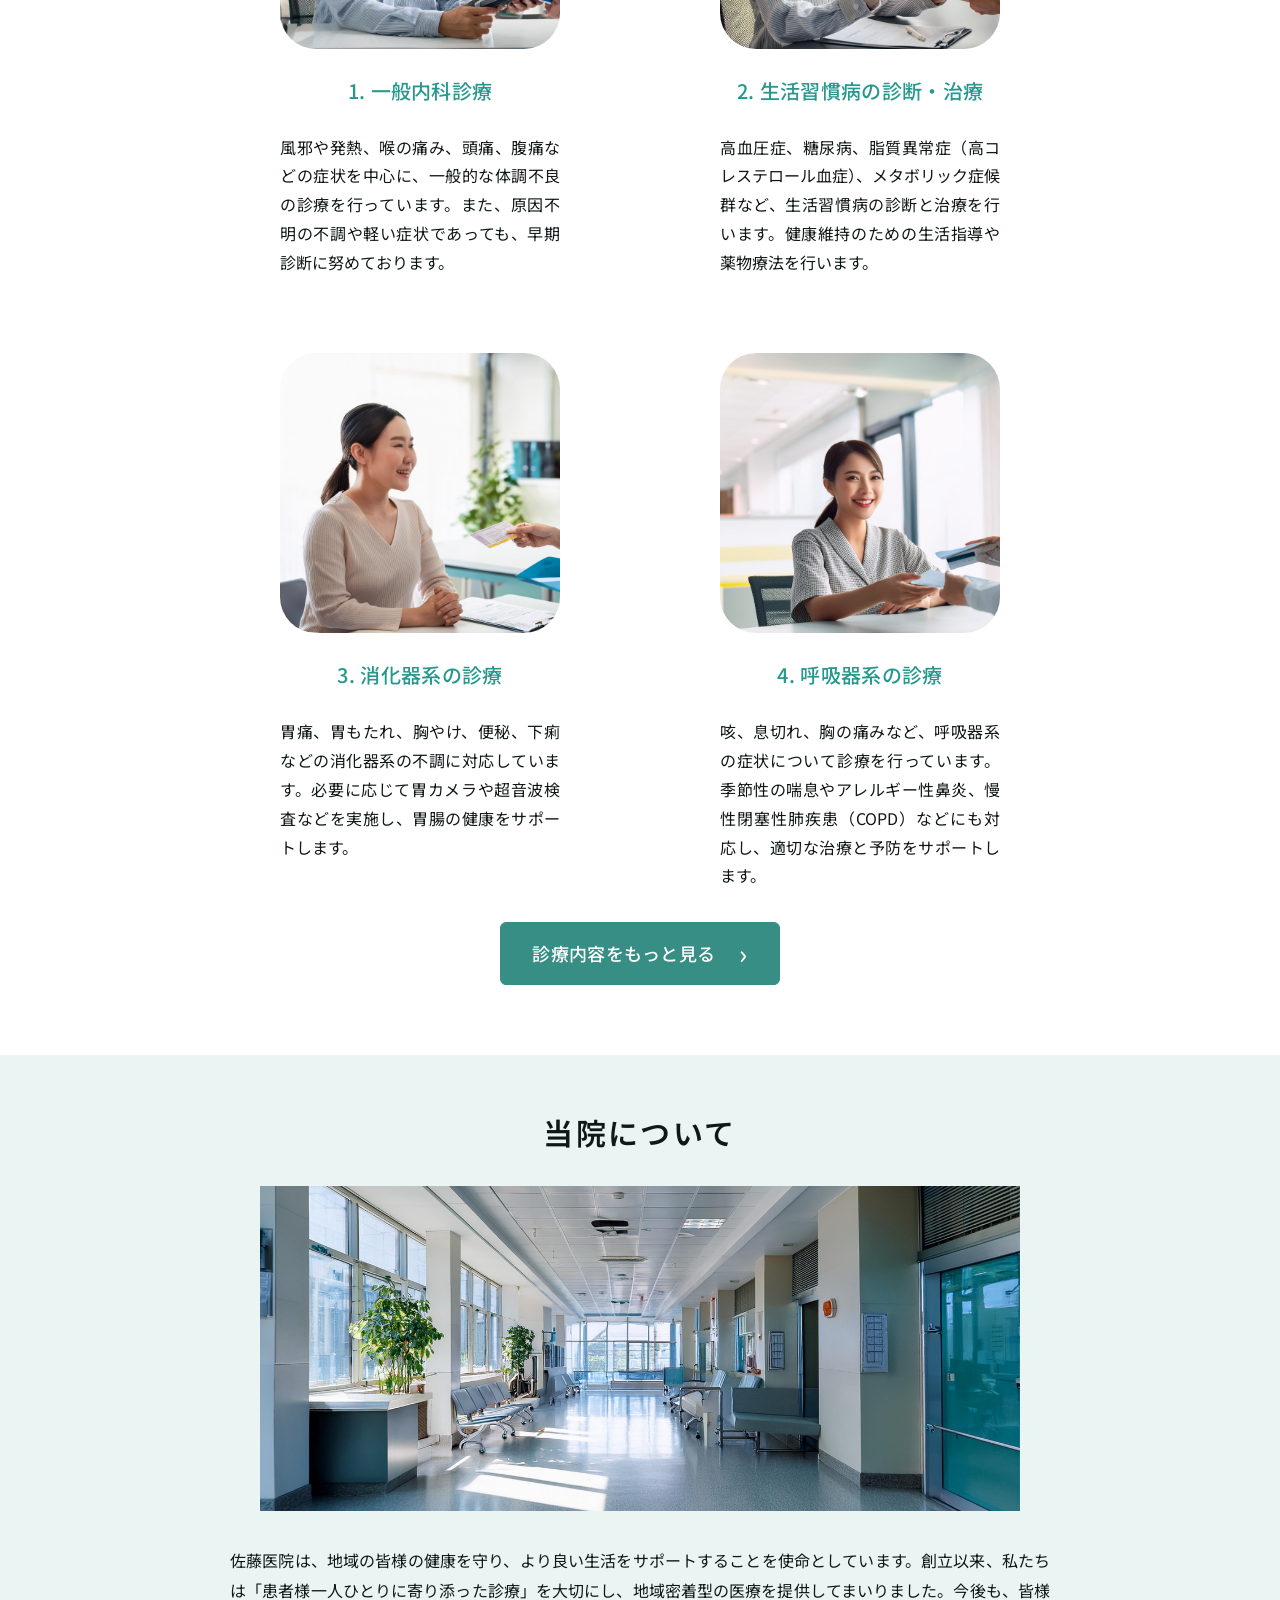
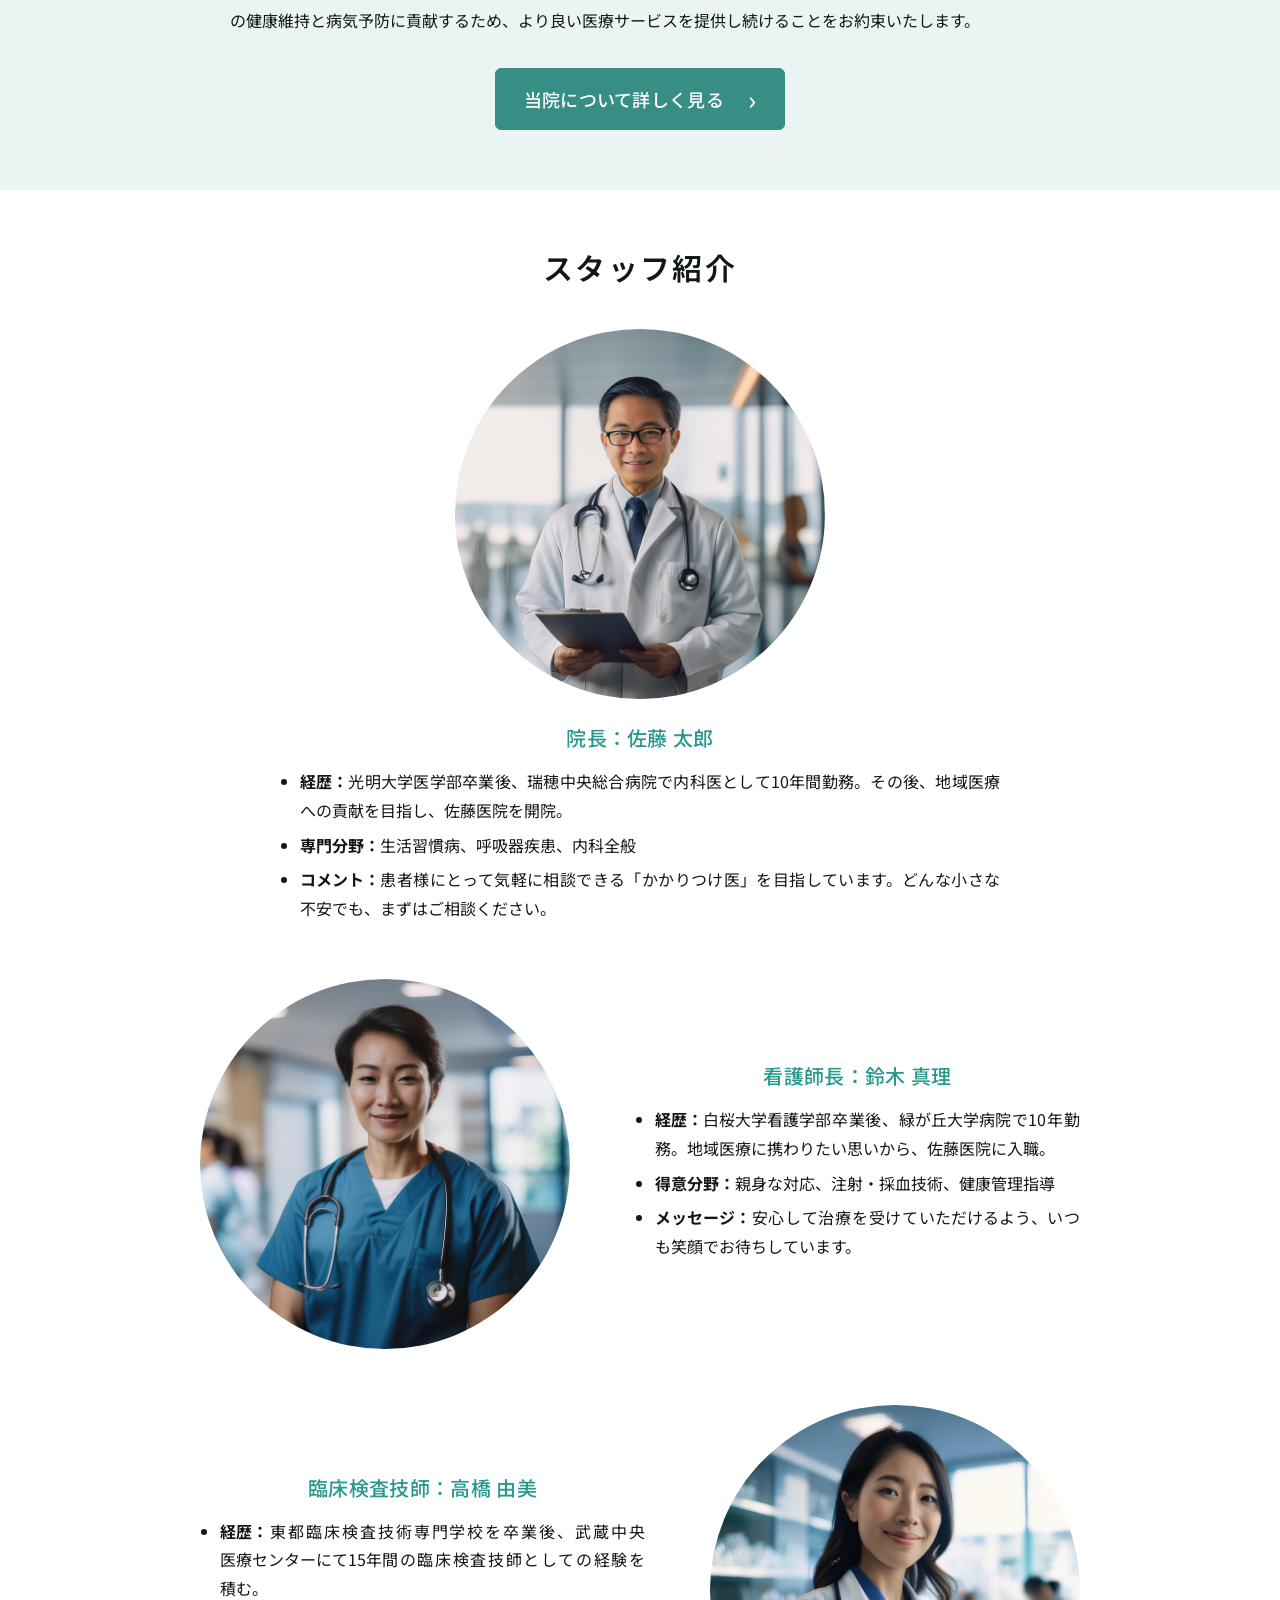
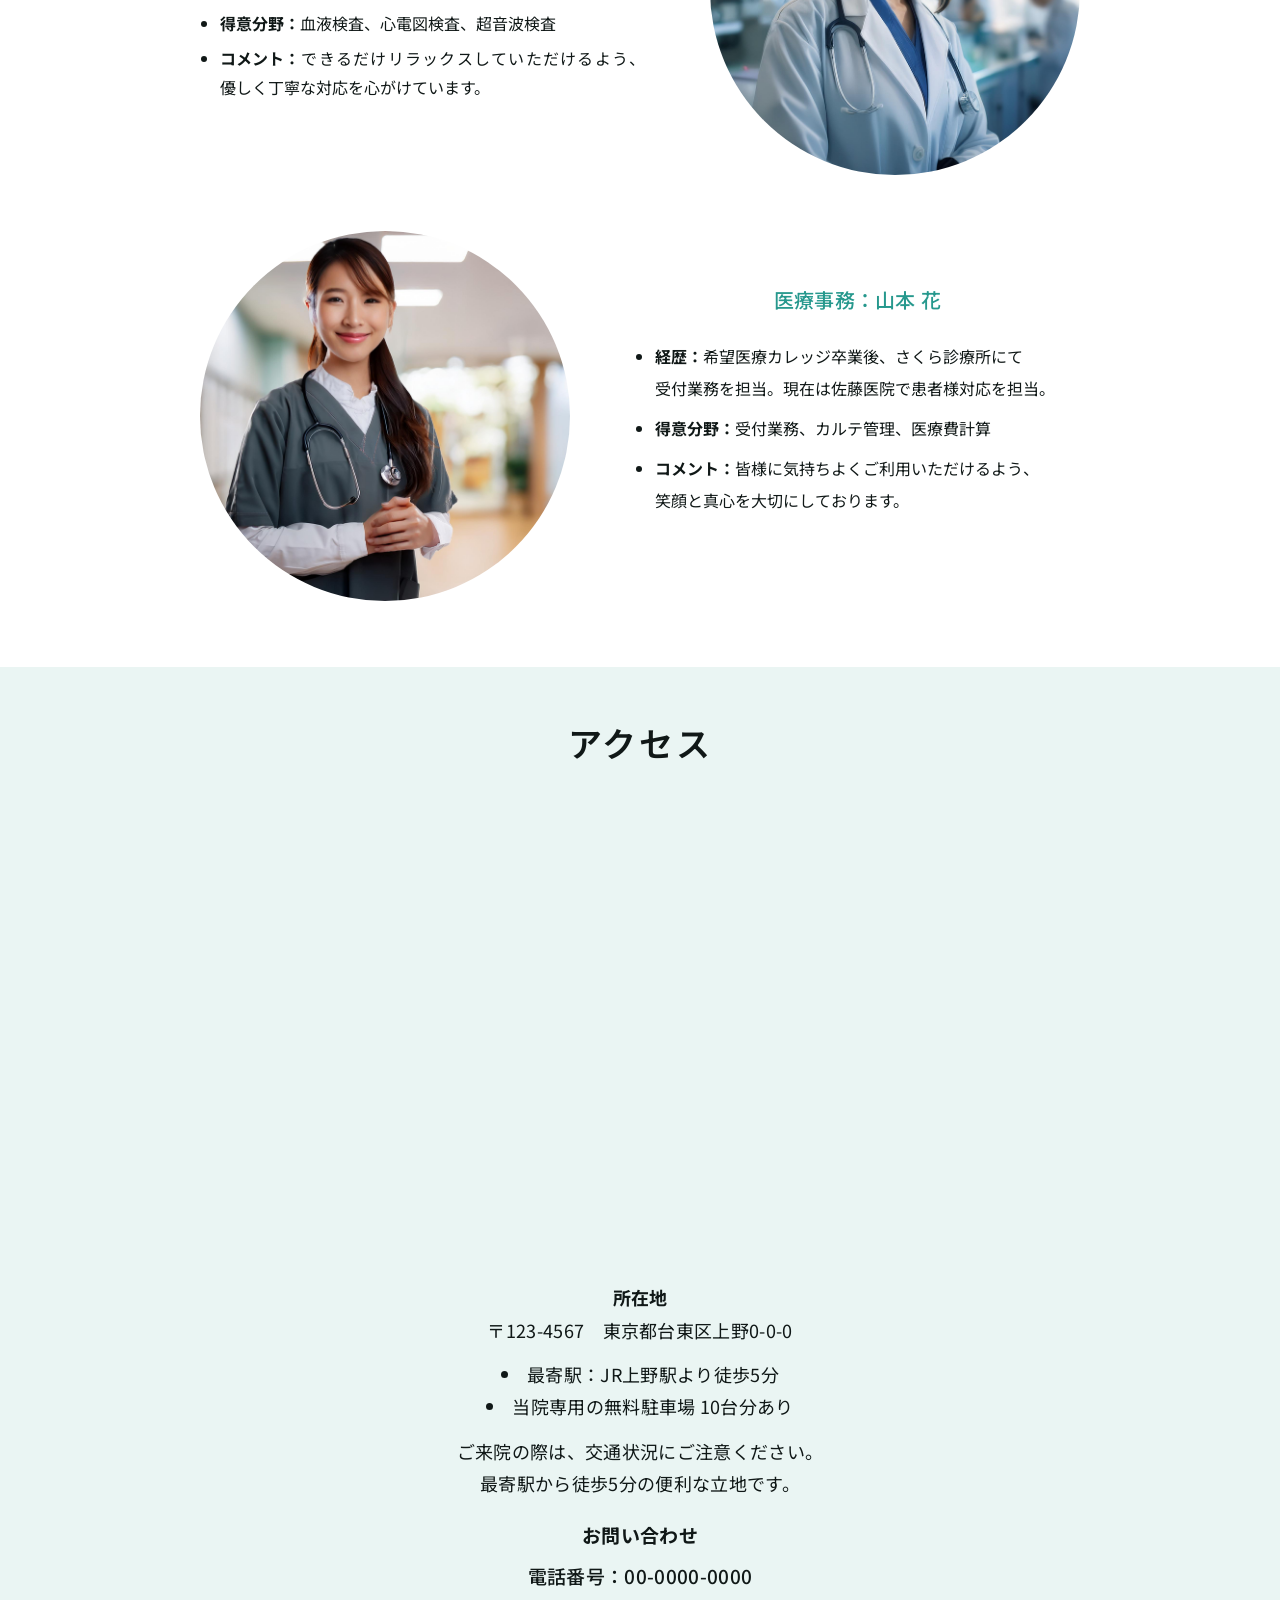
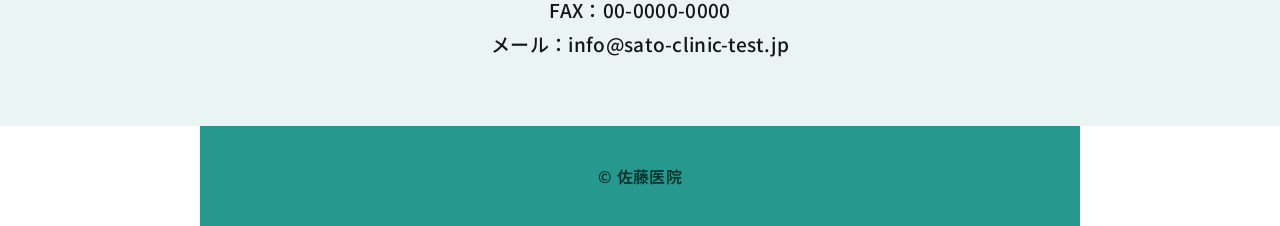
==== commit 3dfe4dc8: "レスポンシブ対応完了" ====
--- a/index.html
+++ b/index.html
@@ -2,7 +2,7 @@
 <html lang="ja">
 <head>
   <meta charset="UTF-8">
-  <meta name="viewport" content="width=1440">
+  <meta name="viewport" content="width=device-width, initial-scale=1">
   <meta name="description" content="佐藤医院は地域に根ざし、患者様一人ひとりに寄り添った医療を提供します。">
   <title>佐藤医院 | 地域に根差した医療</title>
   <link rel="preconnect" href="https://fonts.googleapis.com">
@@ -10,6 +10,7 @@
   <link href="https://fonts.googleapis.com/css2?family=Noto+Sans+JP:wght@400;500;600;700&display=swap" rel="stylesheet">
   <link rel="stylesheet" href="./css/style.css">
   <link rel="stylesheet" href="./css/about.css">
+  <link rel="stylesheet" href="./css/responsive.css">
 </head>
 <body>
   <header class="site-header">
--- a/css/responsive.css
+++ b/css/responsive.css
@@ -0,0 +1,236 @@
+@charset "UTF-8";
+
+/* Preserve the PC canvas while excluding the native scrollbar gutter from horizontal scrolling. */
+@media (min-width: 1440px) {
+  html { overflow-x: clip; }
+}
+
+/* Keep the original 1440px layout; fit its outer frame on narrower PCs. */
+@media (min-width: 1024px) and (max-width: 1439px) {
+  body { min-width: 0; }
+  .header-inner { width: calc(100% - 48px); max-width: 1200px; }
+  .hero { width: 100%; }
+  .access-section .access-content { width: calc(100% - 48px); max-width: 1100px; }
+  .access-section .map { width: 100%; }
+}
+
+/* Tablet layout. These rules also provide the fluid base for phones. */
+@media (max-width: 1023px) {
+  html { scroll-padding-top: 72px; }
+  body { min-width: 0; }
+  .site-header,
+  .header-inner { height: 72px; }
+  .header-inner { width: calc(100% - 48px); }
+  .brand img { width: 170px; }
+  .global-nav { max-width: calc(100vw - 48px); max-height: calc(100dvh - 72px); overflow-y: auto; }
+
+  .content,
+  .text-content,
+  .narrow,
+  .news-section > .content,
+  .about-section .about-content,
+  .staff-content,
+  .access-section .access-content,
+  .medical-detail,
+  .news-detail,
+  .about-detail {
+    width: calc(100% - 48px);
+    max-width: 880px;
+  }
+
+  .hero { width: 100%; height: clamp(360px, 54vw, 520px); }
+  .hero-copy { left: 24px; bottom: 40px; max-width: calc(100% - 48px); font-size: 28px; }
+
+  .hours-section,
+  .news-section,
+  .greeting-section,
+  .medical-section,
+  .about-section,
+  .staff-section,
+  .access-section {
+    height: auto;
+    min-height: 0;
+    padding: 40px 0 48px;
+  }
+  .section-title,
+  .greeting-section .section-title,
+  .medical-section .section-title,
+  .about-section .section-title,
+  .staff-content .section-title,
+  .access-section .section-title { margin-bottom: 28px; font-size: 28px; line-height: 1.4; }
+
+  .hours-table { width: 100%; font-size: 14px; }
+  .hours-table thead th:first-child,
+  .hours-table tbody th { width: 28%; }
+  .hours-table thead th:not(:first-child) { width: auto; }
+  .hours-table th,
+  .hours-table td { height: 48px; padding: 6px 4px; }
+  .hours-notes { width: 100%; margin-top: 20px; }
+  .small-note { font-size: 12px; }
+
+  .news-list a { gap: 16px; padding: 20px 8px; }
+  .news-list a > span:first-child { min-width: 0; }
+
+  .greeting-photo { width: 100%; height: auto; margin-bottom: 28px; border-radius: 24px; }
+  .greeting-copy { width: 100%; }
+  .greeting-copy p { margin-bottom: 20px; }
+
+  .medical-grid {
+    width: 100%;
+    max-width: 720px;
+    grid-template-columns: repeat(2, minmax(0, 1fr));
+    column-gap: 32px;
+    row-gap: 40px;
+  }
+  .medical-card { grid-template-rows: auto minmax(60px, auto) 1fr; }
+  .medical-card img { width: 100%; height: auto; aspect-ratio: 1; border-radius: 28px; }
+  .medical-link { min-width: 0; max-width: 100%; gap: 16px; padding: 12px 20px; font-size: 16px; }
+
+  .about-section .about-photo { width: 100%; max-width: 760px; height: auto; margin-bottom: 28px; }
+  .about-section .about-content > p { width: 100%; }
+
+  .staff-row { --staff-photo-size: clamp(220px, 34vw, 280px); width: 100%; min-height: 0; margin-bottom: 40px; }
+  .staff-section .staff-row:not(.lead-staff) { gap: 24px; }
+  .staff-row img { width: var(--staff-photo-size); height: var(--staff-photo-size); }
+  .staff-section .staff-row:not(.lead-staff) .staff-text { width: auto; flex: 1; }
+  .staff-section .lead-staff .staff-text { width: 100%; }
+  .staff-section .lead-staff img { margin-bottom: 24px; }
+  .staff-section .staff-text-yamamoto { line-height: 1.8; transform: none; }
+  .staff-section .staff-text-yamamoto h3 { line-height: 1.5; margin-bottom: 14px; }
+  .staff-section .staff-text-yamamoto li { margin: 6px 0; }
+  .staff-section .staff-row .staff-text li { text-align: left; letter-spacing: normal; }
+
+  .access-section .map { width: 100%; height: 400px; border-radius: 24px; margin-bottom: 28px; }
+  .access-section .access-text { width: 100%; max-width: 700px; font-size: 16px; }
+  .access-section .contact-block { font-size: 17px; }
+
+  .site-footer { width: 100%; height: auto; min-height: 88px; padding: 24px; }
+
+  .medical-detail,
+  .news-detail,
+  .about-detail { padding: 40px 0 48px; }
+  .medical-detail > .section-title,
+  .news-detail h1,
+  .about-detail > h1 { font-size: 28px; line-height: 1.4; }
+  .news-detail { line-break: strict; overflow-wrap: anywhere; }
+  .about-detail-photo { width: 100%; height: auto; border-radius: 24px; }
+  .about-detail-section p,
+  .about-detail-family { width: 100%; }
+  .about-detail-family p { width: auto; }
+  .about-policy-table { font-size: 14px; }
+  .about-policy-table th,
+  .about-policy-table td { padding: 12px 10px; }
+  .about-policy-table thead th:first-child { width: 52px; }
+  .about-policy-table thead th:nth-child(2) { width: 32%; }
+}
+
+/* Phone layout. */
+@media (max-width: 767px) {
+  html { scroll-padding-top: 68px; }
+  .site-header,
+  .header-inner { height: 68px; }
+  .header-inner { width: calc(100% - 32px); }
+  .brand img { width: 150px; }
+  .global-nav { max-width: calc(100vw - 32px); max-height: calc(100dvh - 68px); }
+
+  .content,
+  .text-content,
+  .narrow,
+  .news-section > .content,
+  .about-section .about-content,
+  .staff-content,
+  .access-section .access-content,
+  .medical-detail,
+  .news-detail,
+  .about-detail { width: calc(100% - 32px); }
+
+  .hero { height: clamp(300px, 82vw, 400px); }
+  .hero-copy {
+    left: 16px;
+    bottom: 28px;
+    max-width: calc(100% - 32px);
+    padding: 10px 14px 12px;
+    font-size: 24px;
+    line-height: 1.5;
+  }
+
+  .section-title,
+  .greeting-section .section-title,
+  .medical-section .section-title,
+  .about-section .section-title,
+  .staff-content .section-title,
+  .access-section .section-title,
+  .medical-detail > .section-title,
+  .news-detail h1,
+  .about-detail > h1 { font-size: 26px; }
+
+  .hours-table { font-size: 13px; line-height: 1.6; }
+  .hours-table thead th:first-child,
+  .hours-table tbody th { width: 31%; }
+  .hours-table th,
+  .hours-table td { height: 44px; padding: 6px 2px; }
+  .hours-table tbody th { white-space: nowrap; font-size: 12px; letter-spacing: normal; }
+  .hours-notes { text-align: left; }
+
+  .news-list a { padding: 18px 4px; gap: 12px; }
+  .news-arrow { font-size: 24px; }
+  .greeting-photo { border-radius: 20px; }
+  .greeting-copy p:not(.signature),
+  .medical-card p,
+  .about-section .about-content > p,
+  .staff-section .staff-row .staff-text li {
+    text-align: left;
+    letter-spacing: normal;
+    text-wrap: pretty;
+  }
+  .staff-section .staff-row .staff-text li:nth-child(2) { word-break: auto-phrase; }
+
+  .medical-grid {
+    max-width: 420px;
+    grid-template-columns: minmax(0, 1fr);
+    grid-auto-rows: auto;
+    row-gap: 32px;
+  }
+  .medical-card { grid-template-rows: auto auto auto; }
+  .medical-card h3 { font-size: 18px; }
+  .medical-card img { border-radius: 24px; }
+
+  .staff-section .staff-row,
+  .staff-section .staff-row:not(.lead-staff) {
+    display: flex;
+    flex-direction: column;
+    align-items: center;
+    gap: 24px;
+    margin-bottom: 40px;
+  }
+  .staff-section .staff-row:last-child { margin-bottom: 0; }
+  .staff-row { --staff-photo-size: min(72vw, 280px); }
+  .staff-section .staff-row img { order: -1; margin: 0; }
+  .staff-section .staff-row .staff-text,
+  .staff-section .staff-row:not(.lead-staff) .staff-text {
+    width: 100%;
+    flex: none;
+    align-self: auto;
+    margin: 0;
+  }
+  .staff-text h3 { font-size: 20px; }
+  .staff-text li > strong { max-width: 100%; }
+  .staff-text .staff-phrase,
+  .staff-text-takahashi .staff-term,
+  .staff-text-yamamoto .staff-term { max-width: 100%; }
+
+  .access-section .map { height: 320px; border-radius: 20px; }
+  .access-section .access-text { overflow-wrap: anywhere; }
+  .site-footer { min-height: 80px; padding: 20px 16px; }
+
+  .news-detail h1 { margin-bottom: 24px; padding-bottom: 20px; }
+  .about-detail > h1 { margin-bottom: 32px; }
+  .about-detail-section + .about-detail-section { margin-top: 36px; }
+  .about-detail-section h2 { font-size: 22px; margin-bottom: 20px; }
+  .about-detail-photo { border-radius: 20px; margin-bottom: 20px; }
+  .about-policy-table { font-size: 13px; line-height: 1.8; }
+  .about-policy-table th,
+  .about-policy-table td { padding: 10px 6px; }
+  .about-policy-table thead th:first-child { width: 40px; }
+  .about-policy-table thead th:nth-child(2) { width: 32%; }
+}
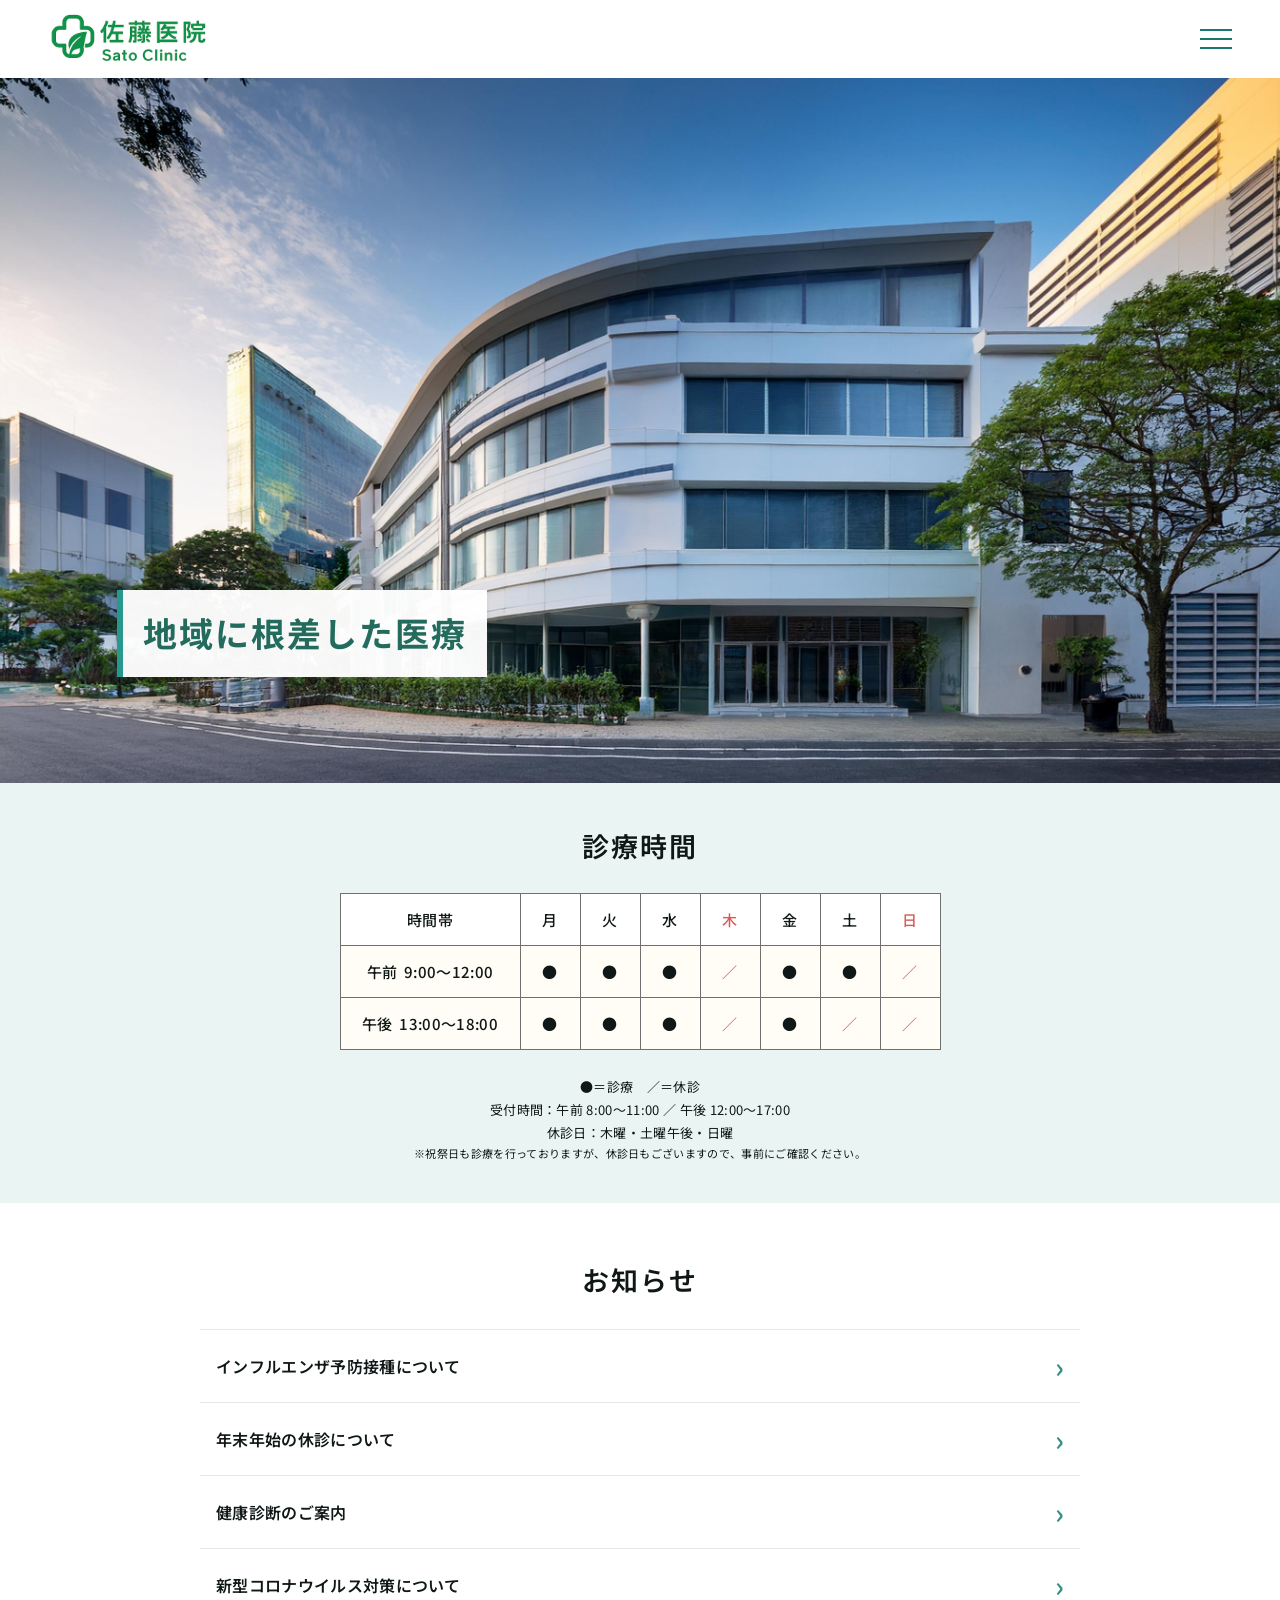
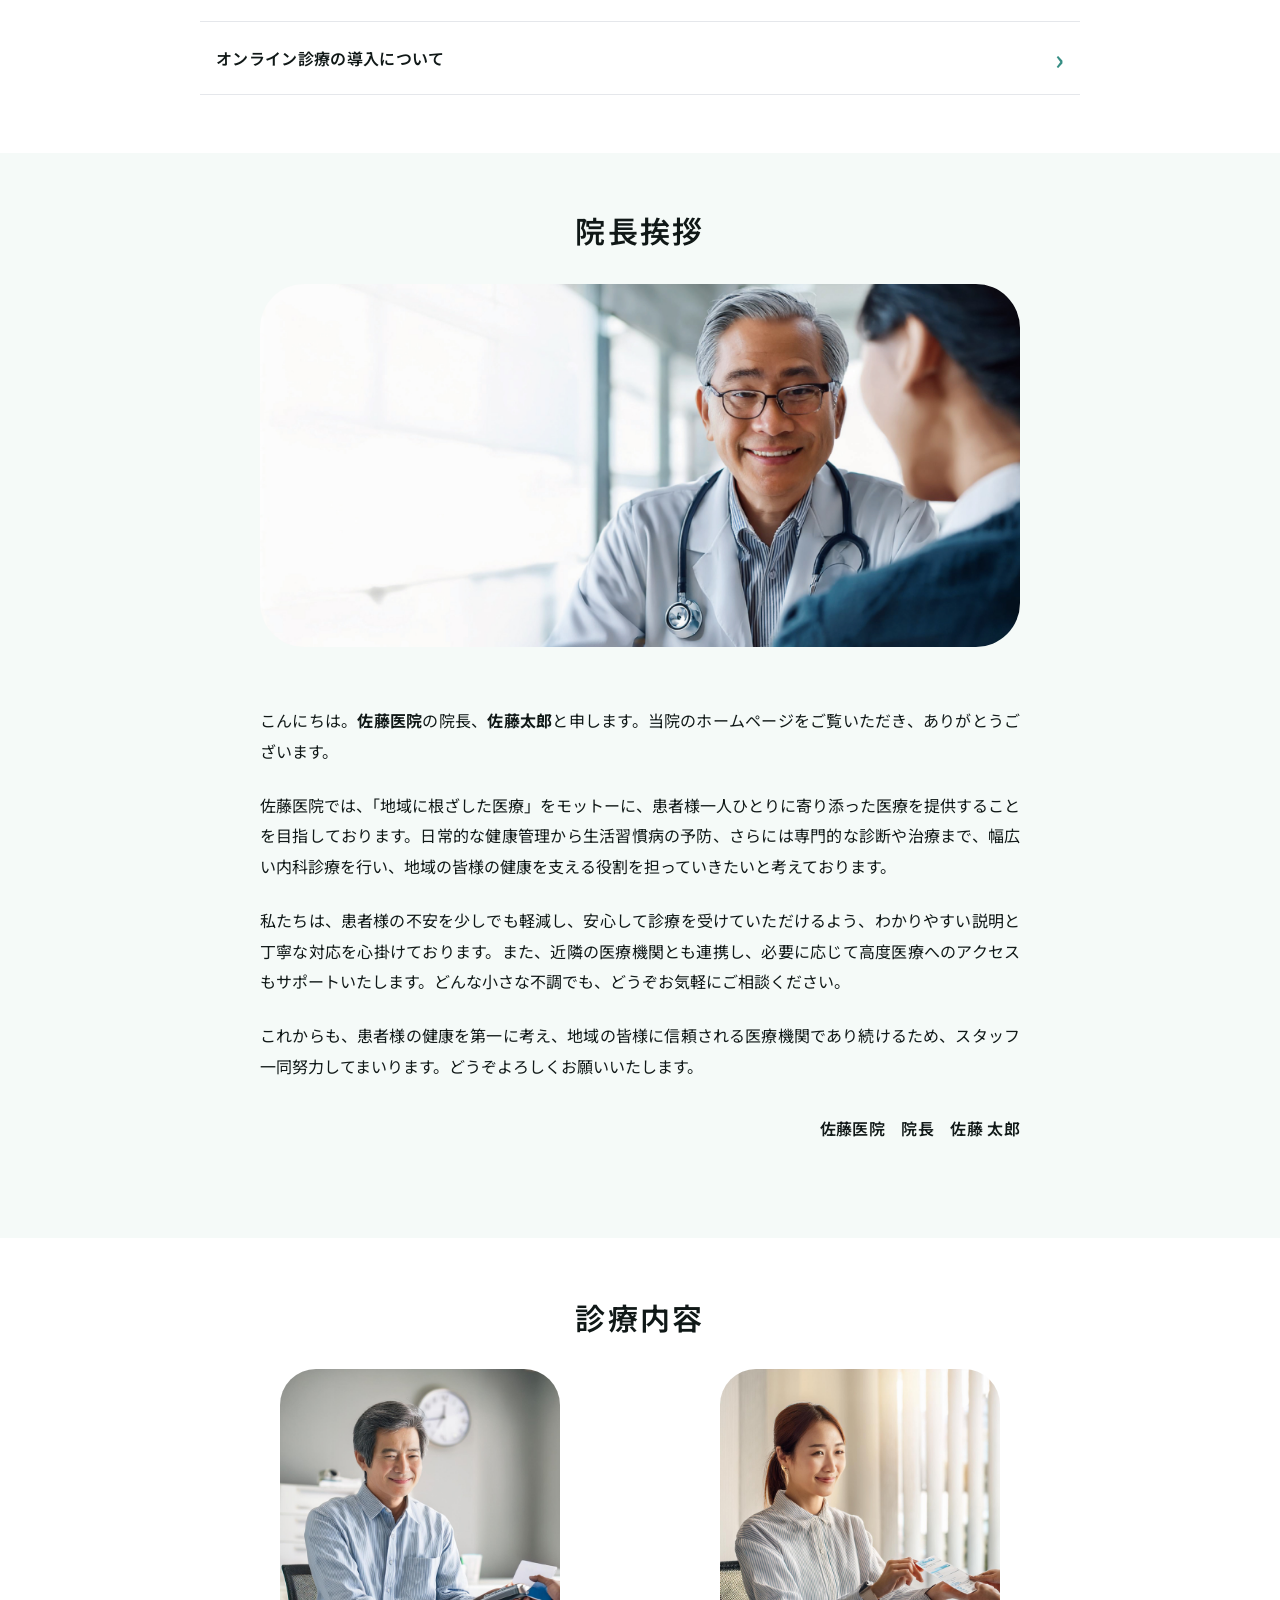
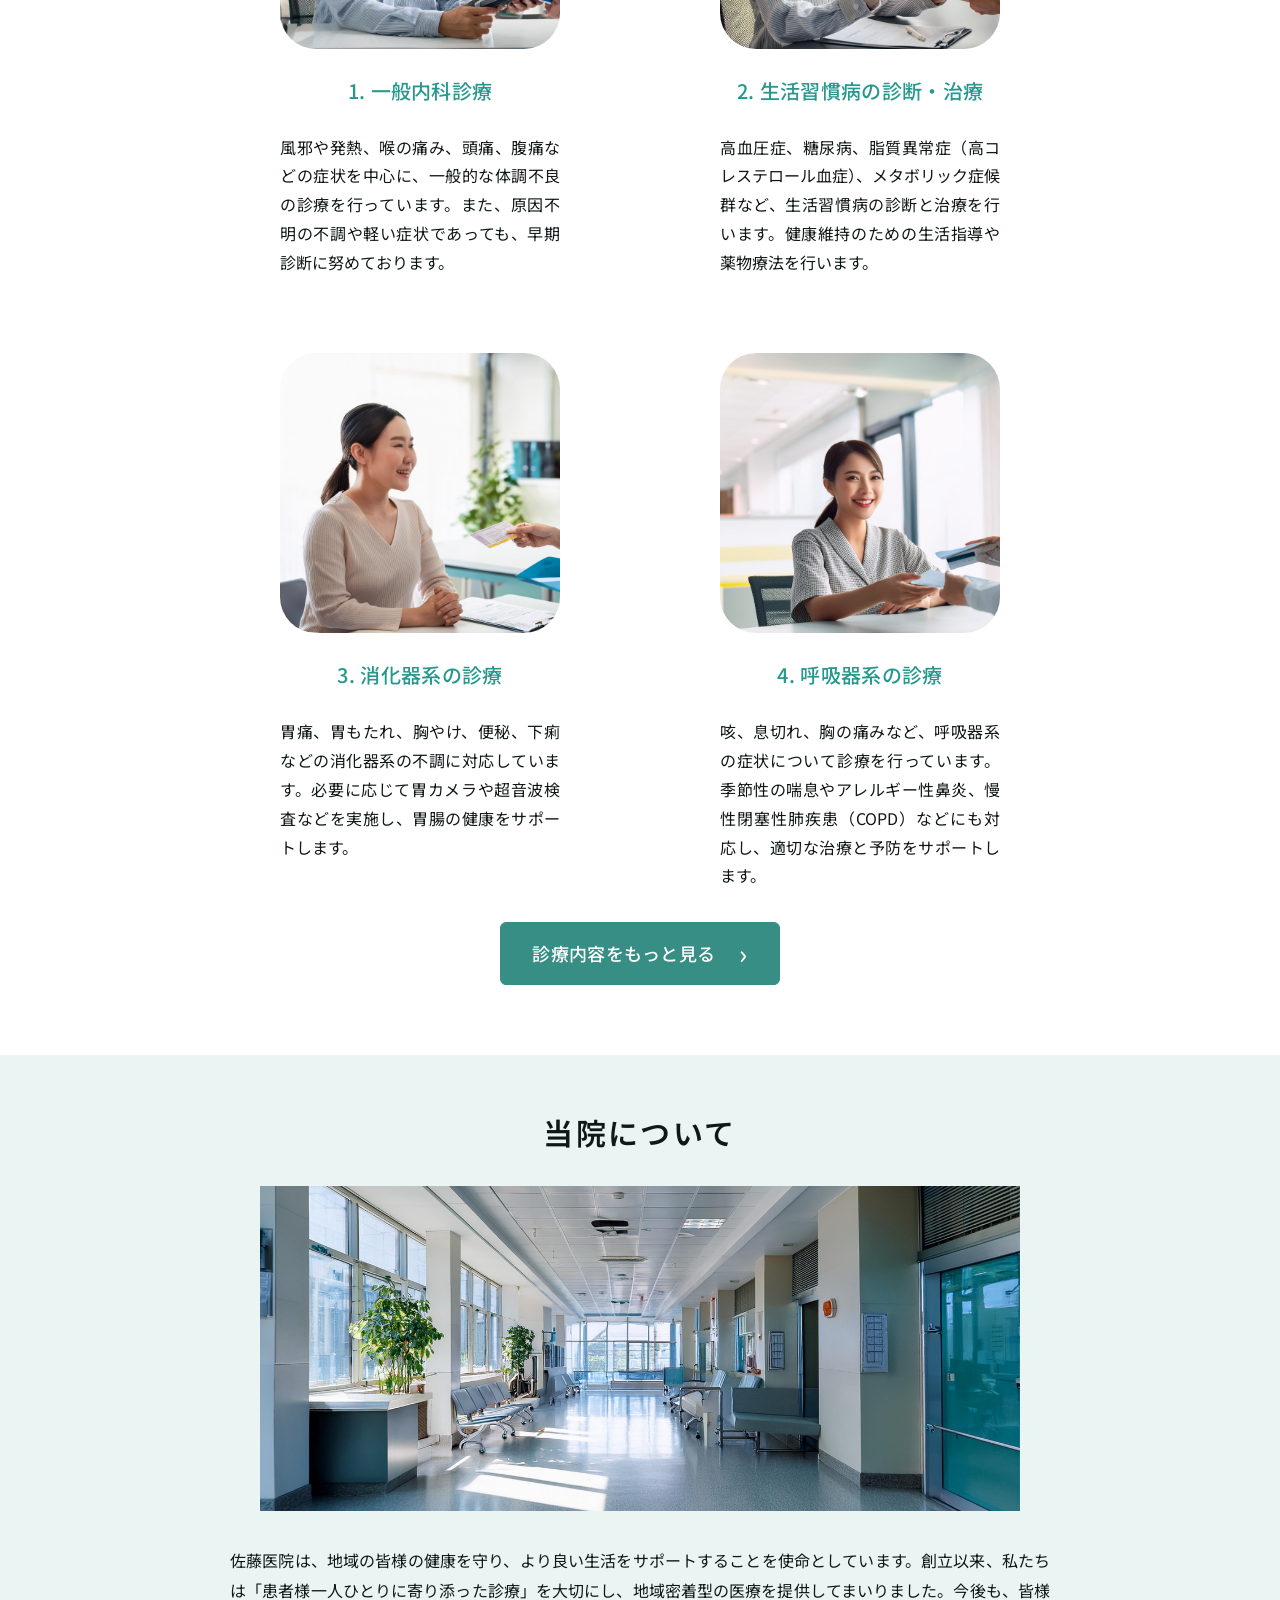
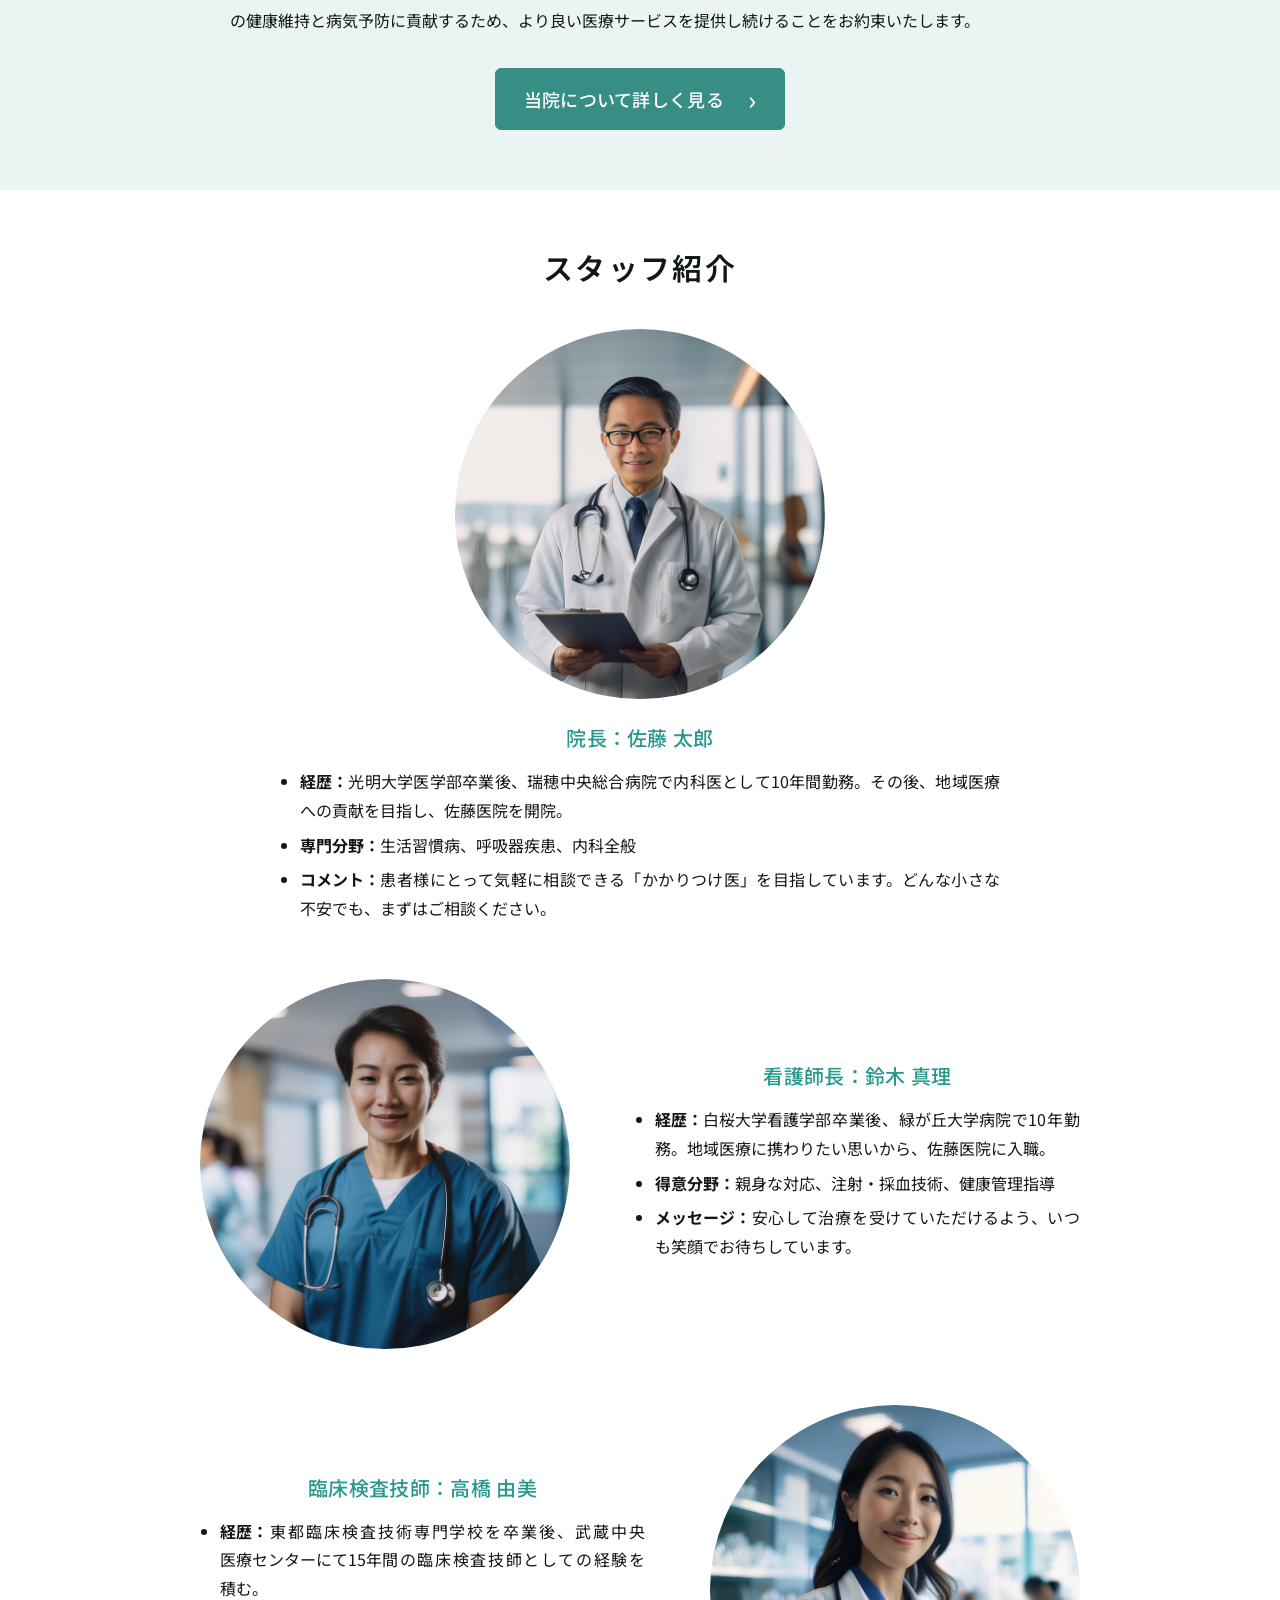
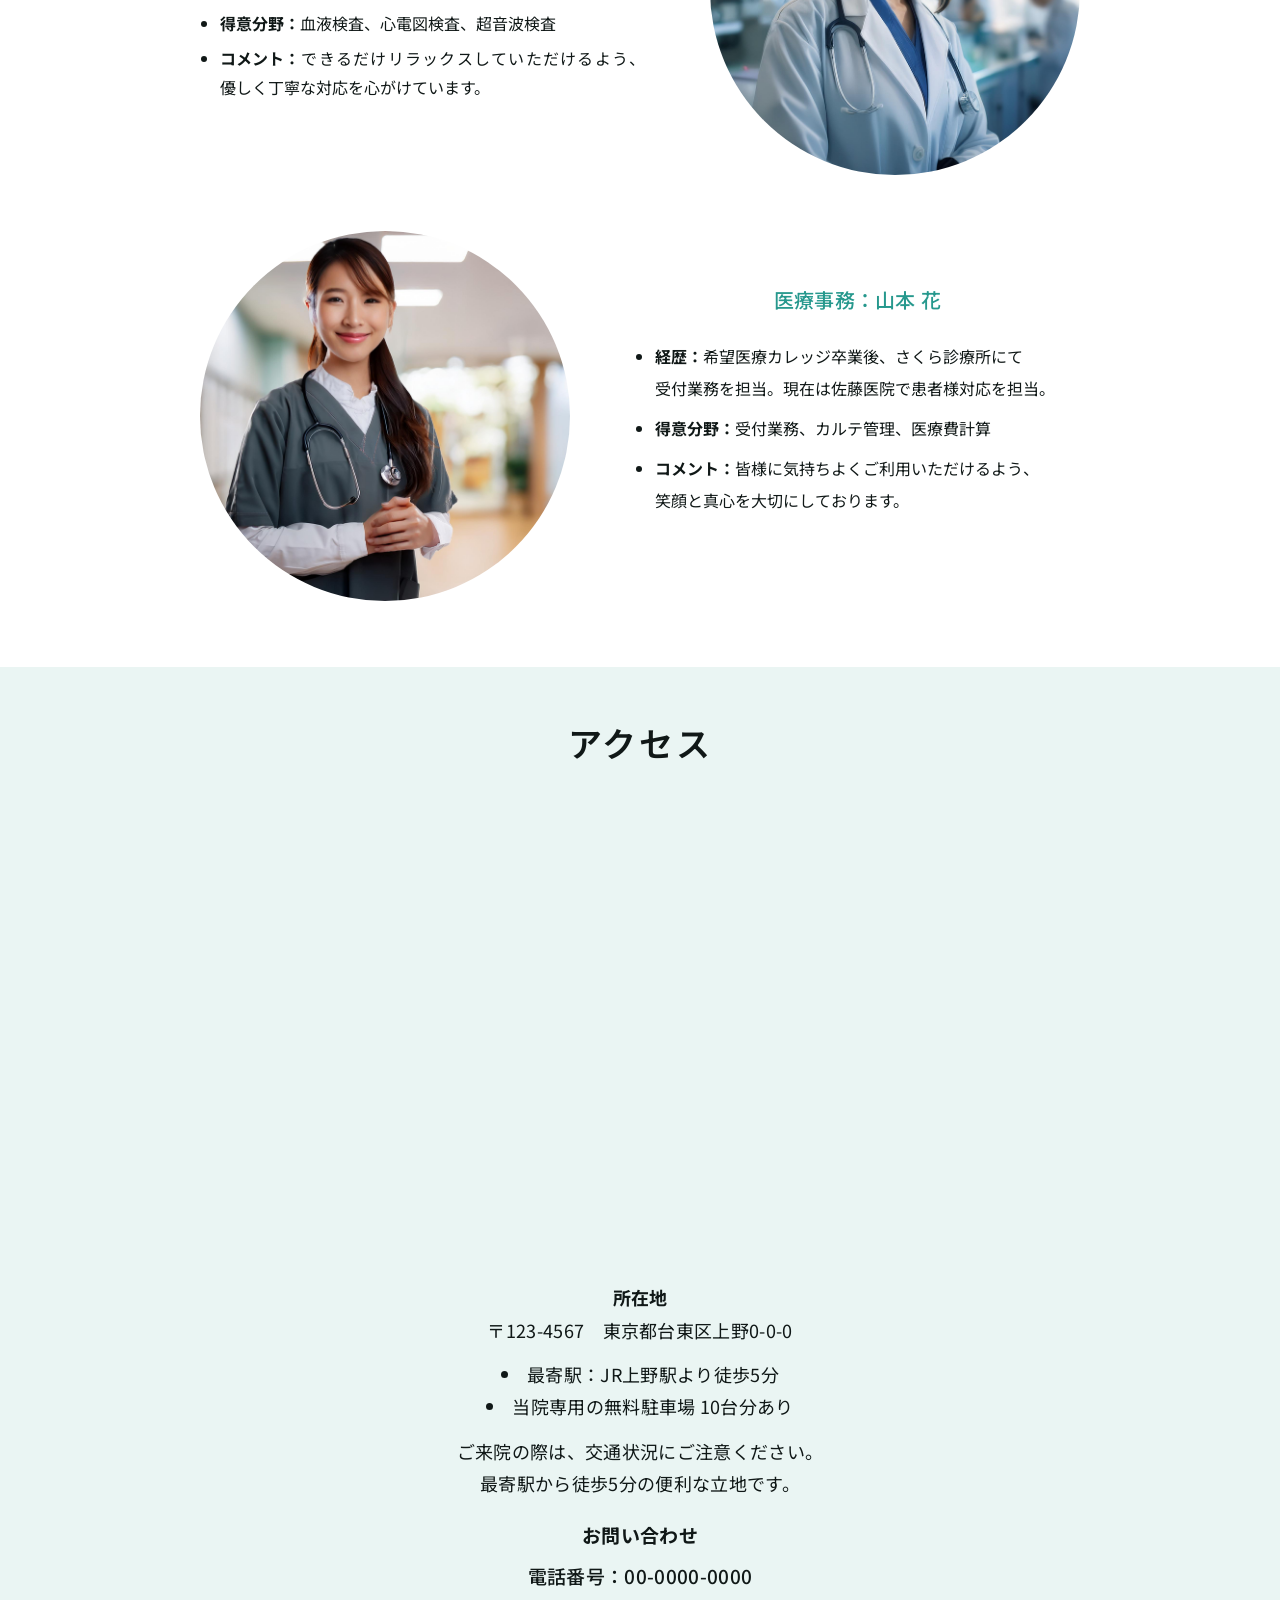
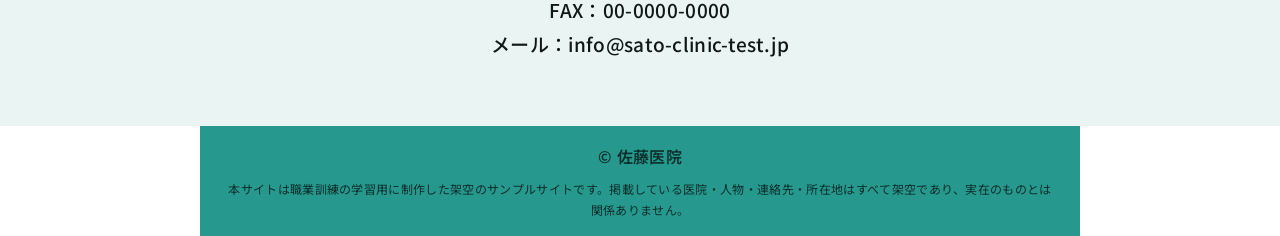
==== commit 2b3be584: "フッターに架空サイトという事の表示完了" ====
--- a/index.html
+++ b/index.html
@@ -2,6 +2,7 @@
 <html lang="ja">
 <head>
   <meta charset="UTF-8">
+  <meta name="robots" content="noindex, nofollow">
   <meta name="viewport" content="width=device-width, initial-scale=1">
   <meta name="description" content="佐藤医院は地域に根ざし、患者様一人ひとりに寄り添った医療を提供します。">
   <title>佐藤医院 | 地域に根差した医療</title>
@@ -242,6 +243,7 @@
 
   <footer class="site-footer">
     <p>© 佐藤医院</p>
+    <p class="site-disclaimer">本サイトは職業訓練の学習用に制作した架空のサンプルサイトです。掲載している医院・人物・連絡先・所在地はすべて架空であり、実在のものとは関係ありません。</p>
   </footer>
   <script>
     const menuToggle = document.querySelector('.menu-toggle');
--- a/css/style.css
+++ b/css/style.css
@@ -713,3 +713,20 @@
 .access-section .contact-block { margin-top: 18px; font-size: 19px; }
 
 .site-footer { height: 100px; }
+
+/* Learning-site disclaimer below the copyright. */
+.site-footer {
+  flex-direction: column;
+  height: auto;
+  min-height: 100px;
+  padding: 16px 24px;
+}
+.site-footer .site-disclaimer {
+  max-width: 100%;
+  margin: 8px 0 0;
+  font-size: 12px;
+  font-weight: 400;
+  line-height: 1.7;
+  text-align: center;
+  overflow-wrap: anywhere;
+}
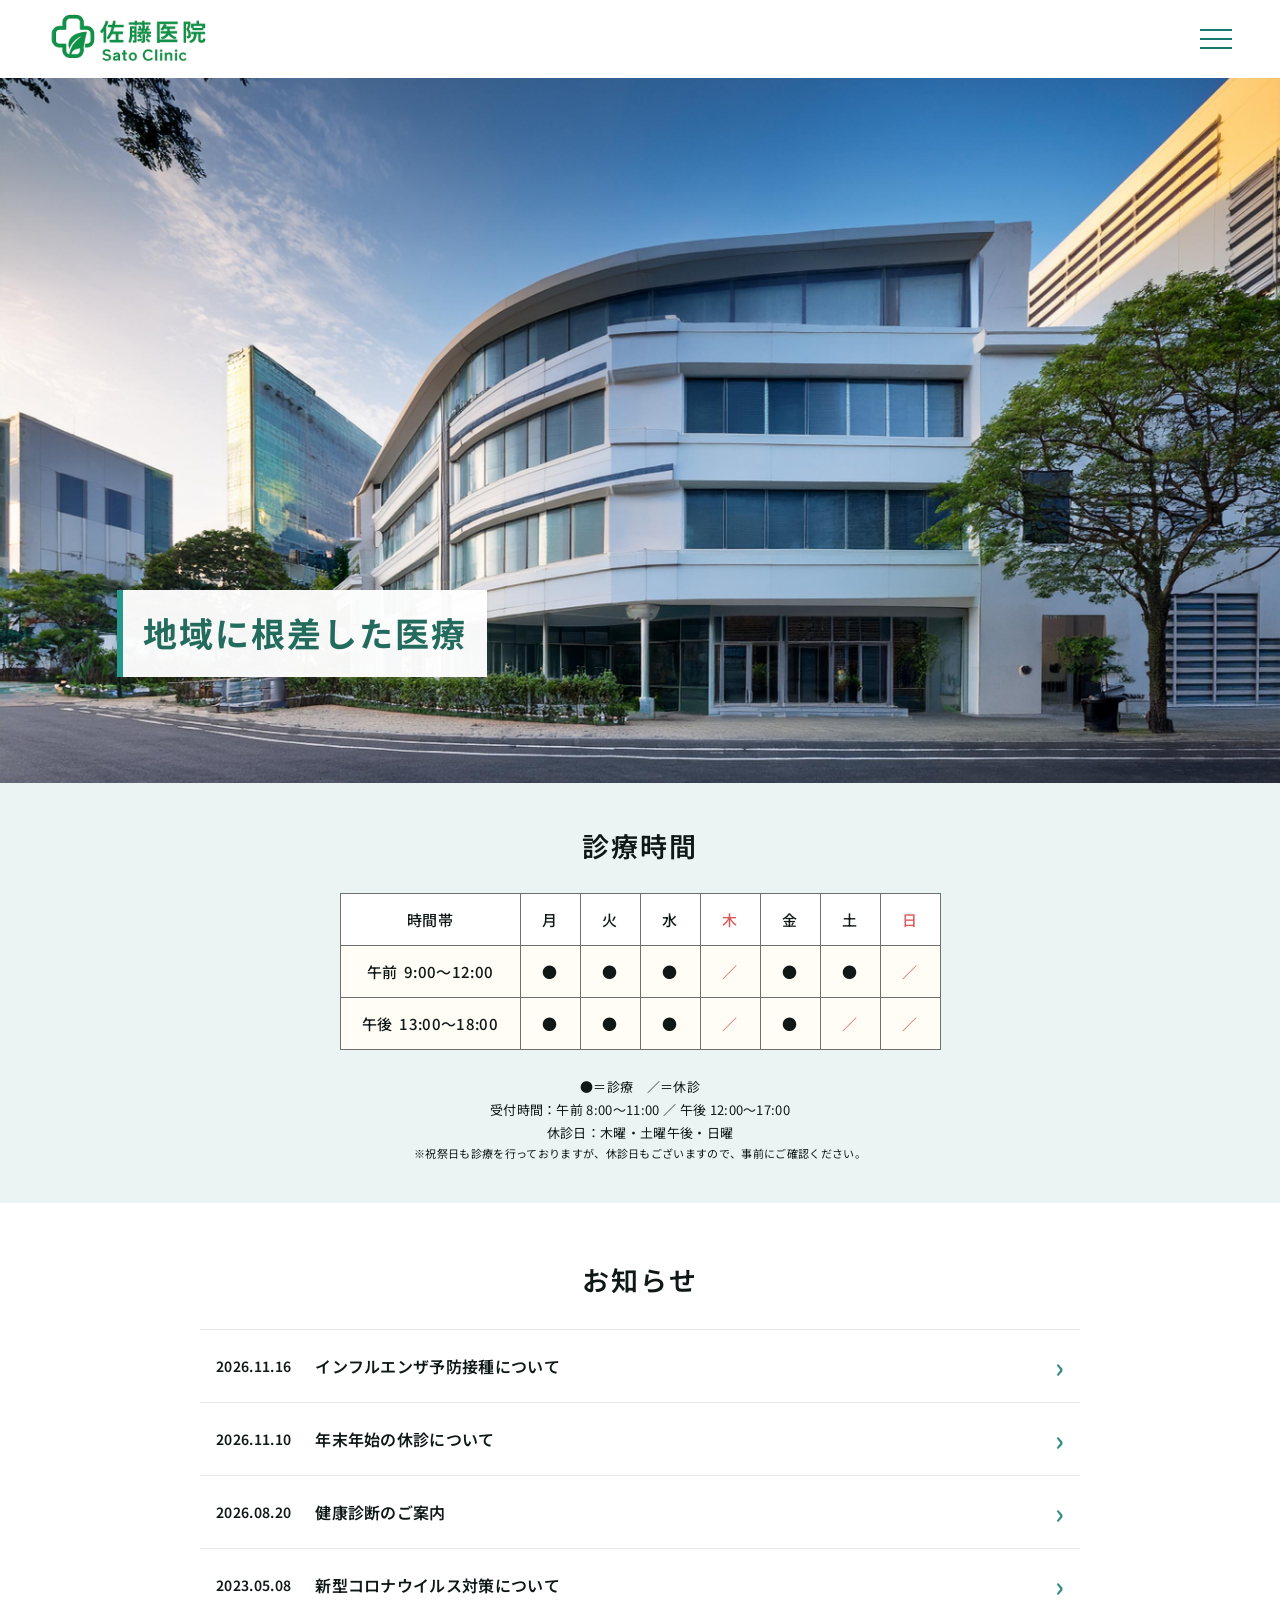
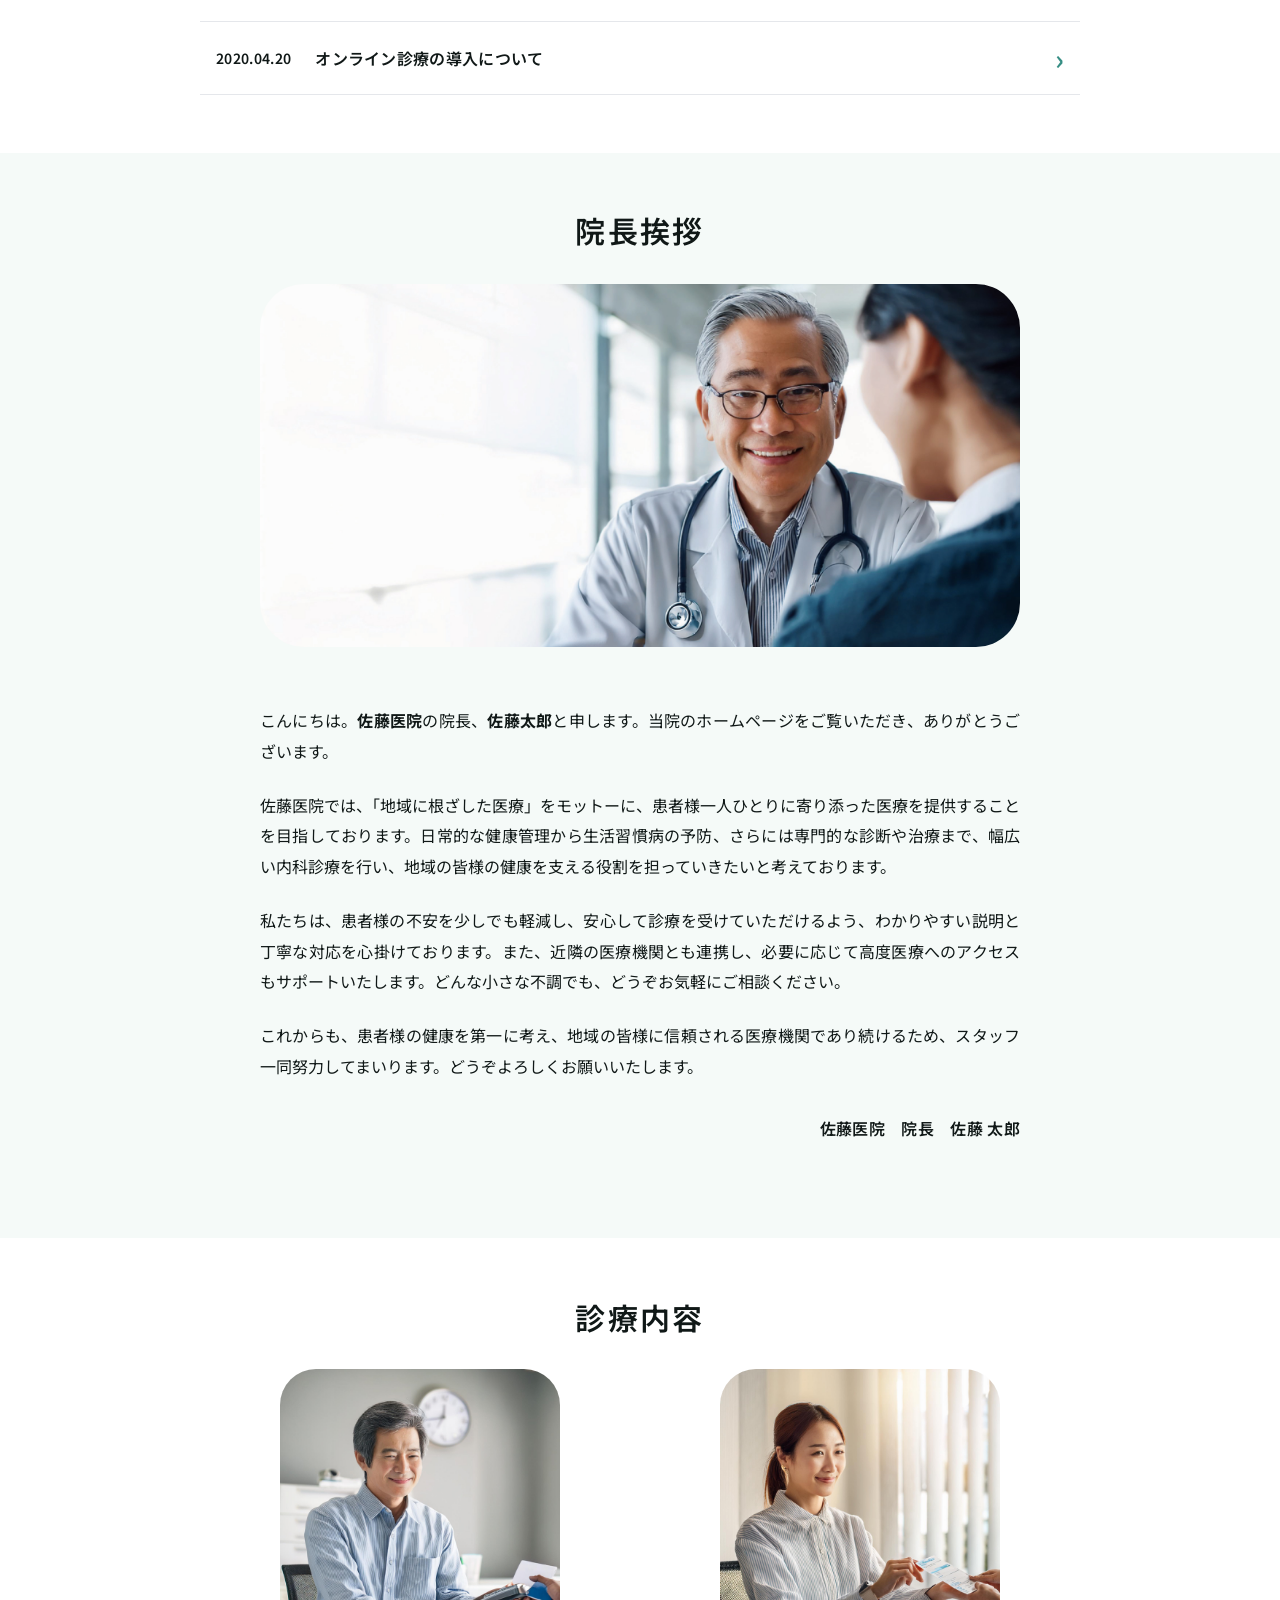
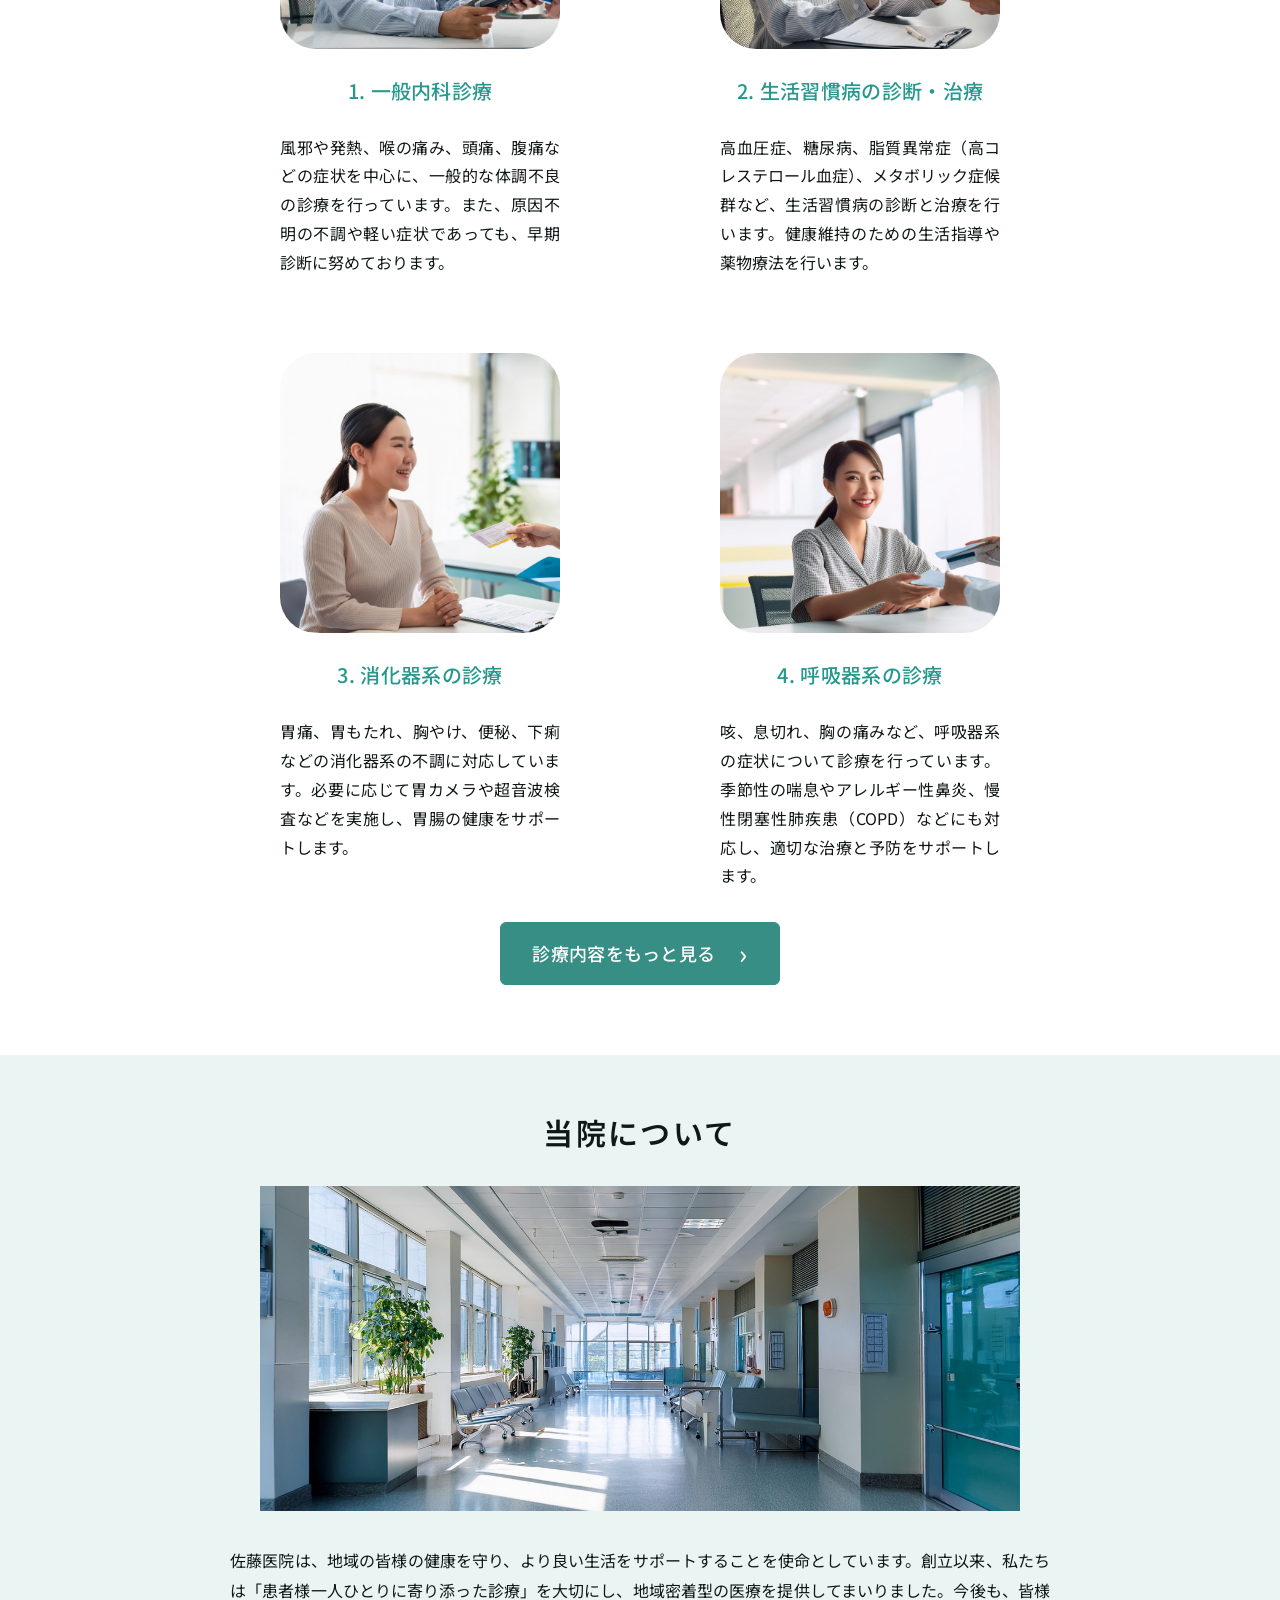
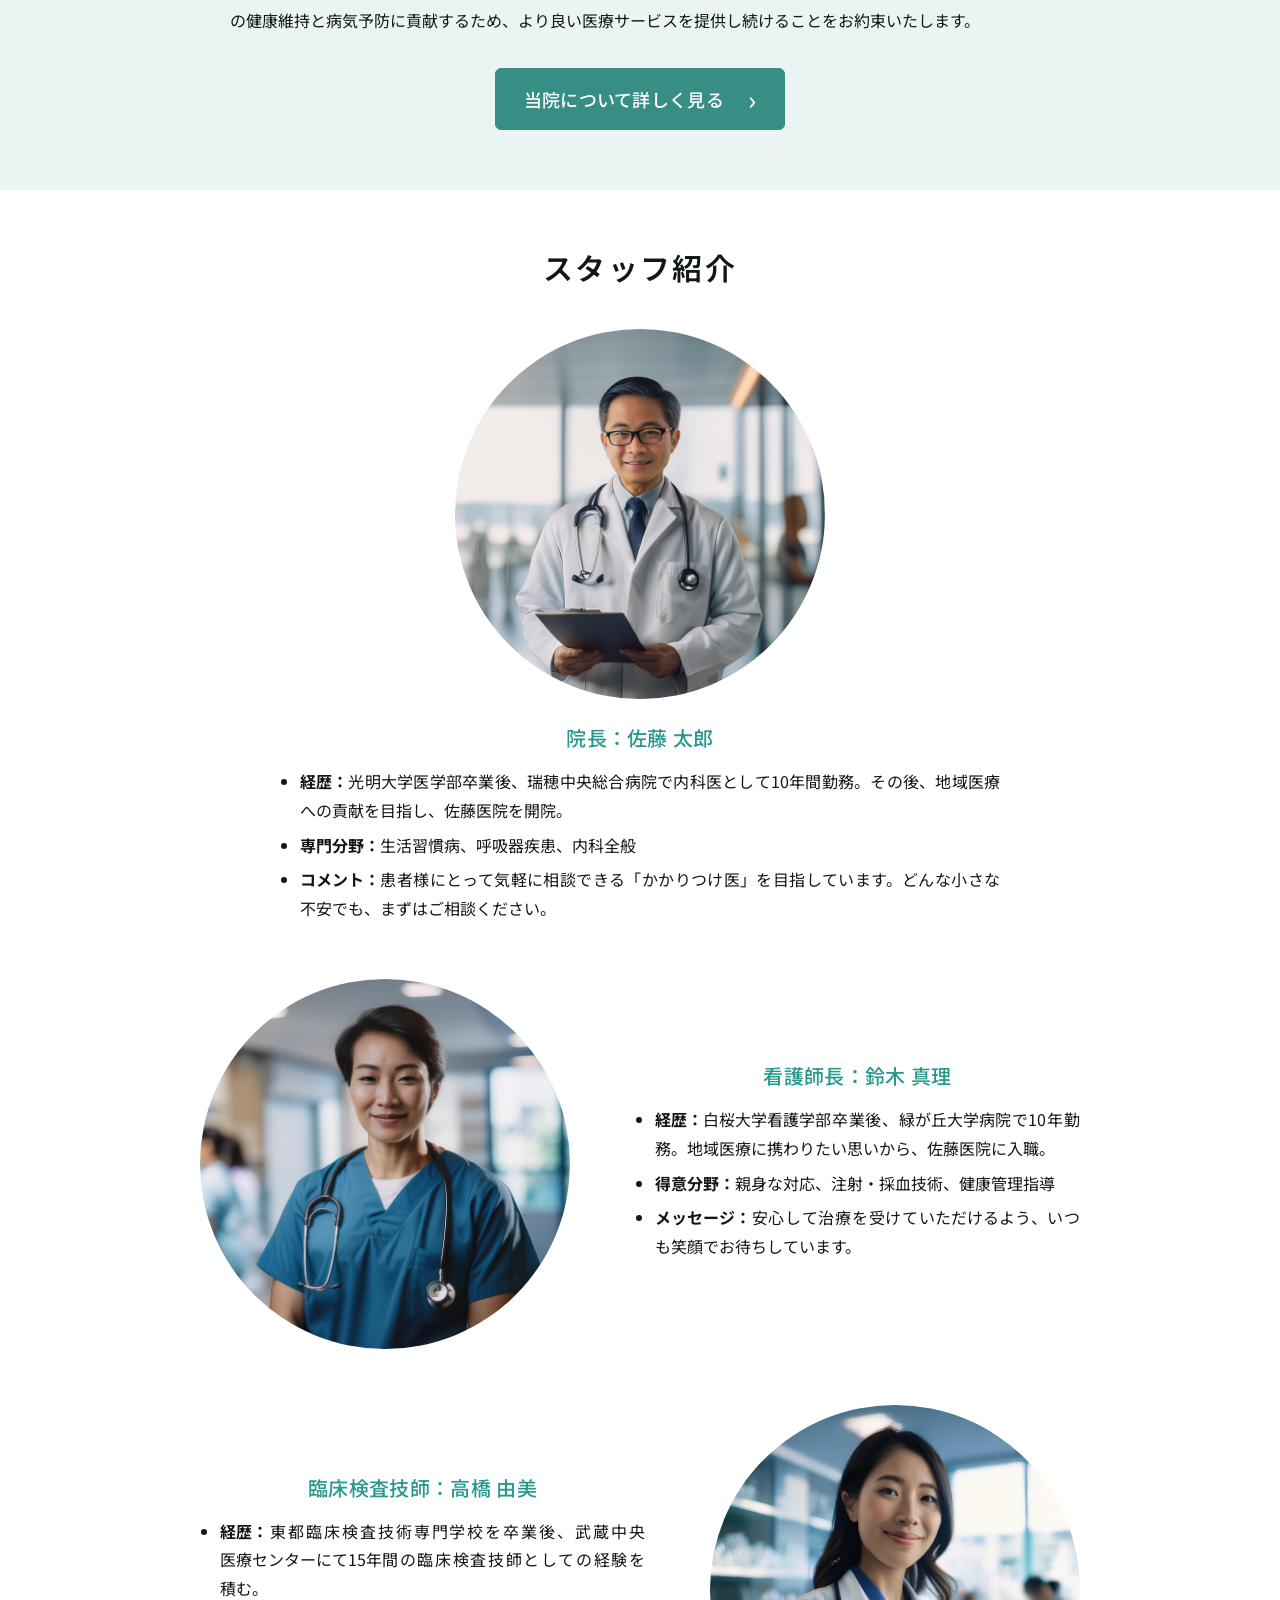
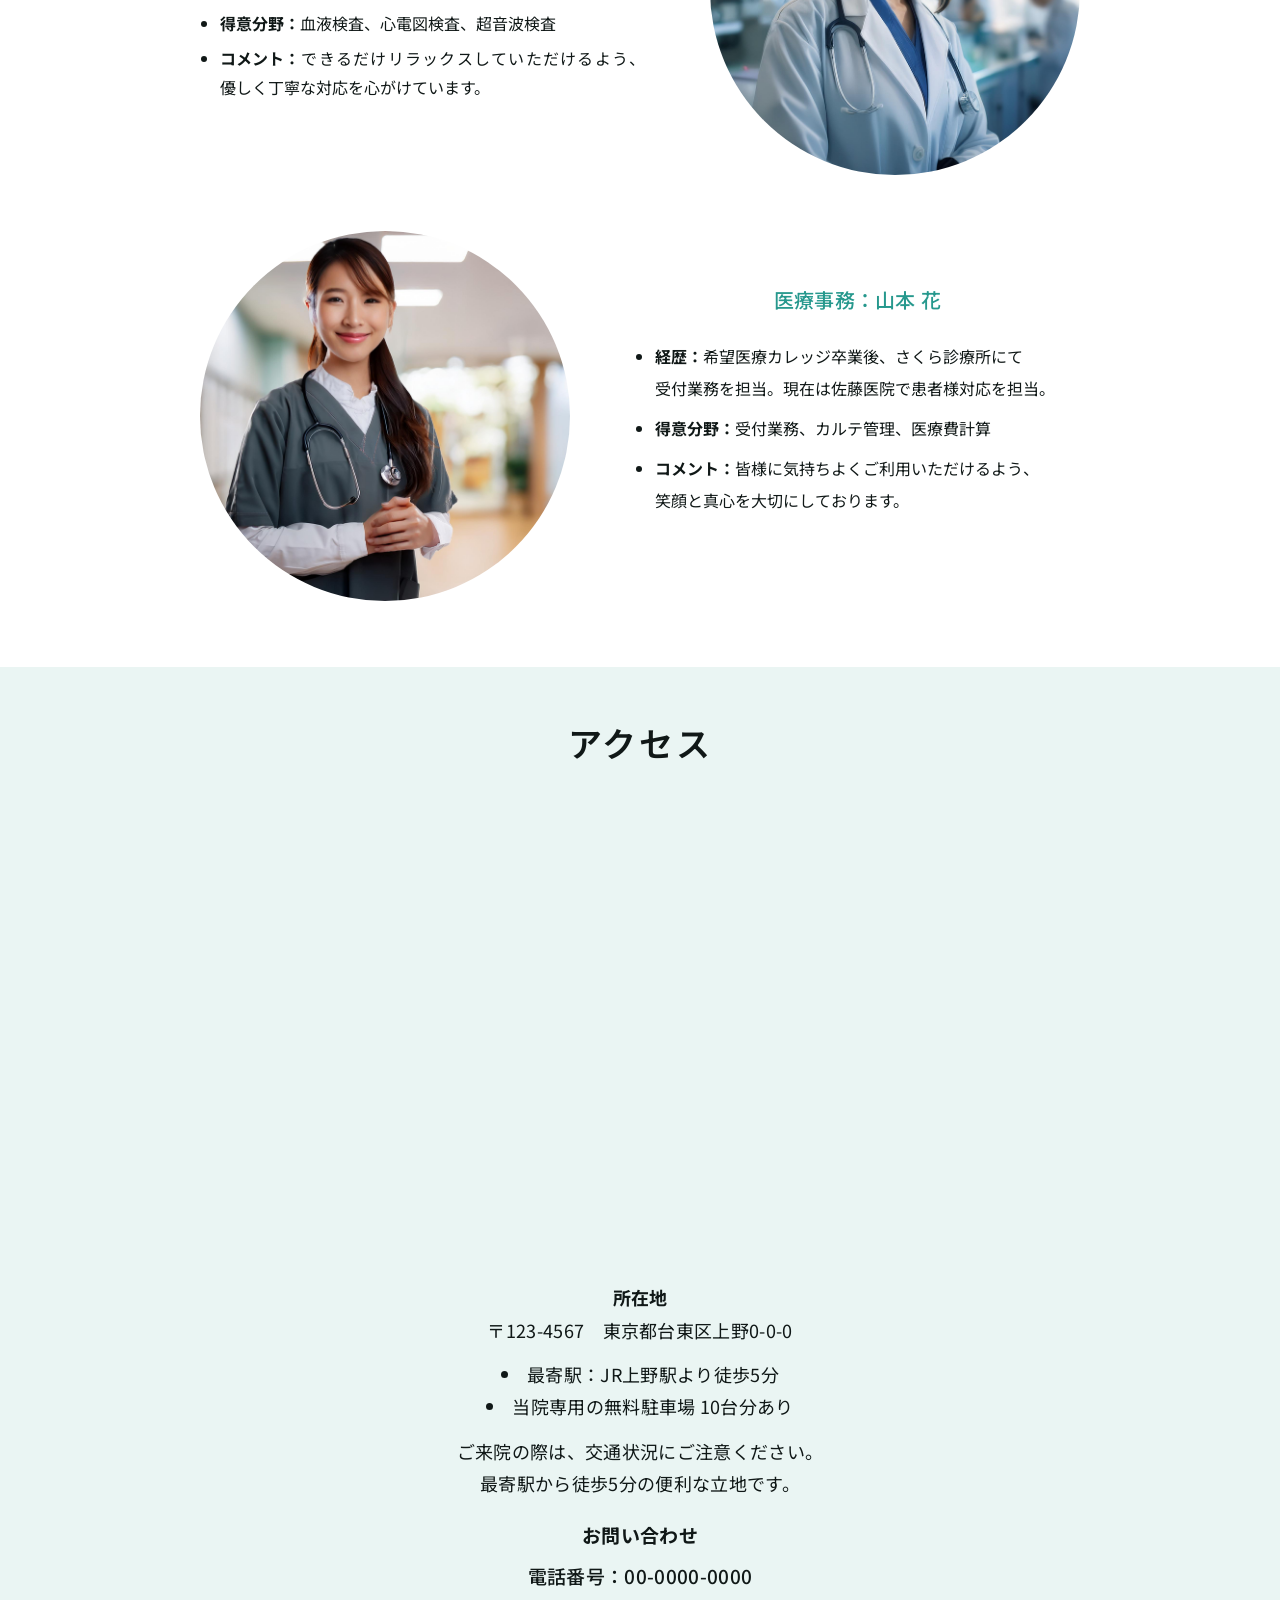
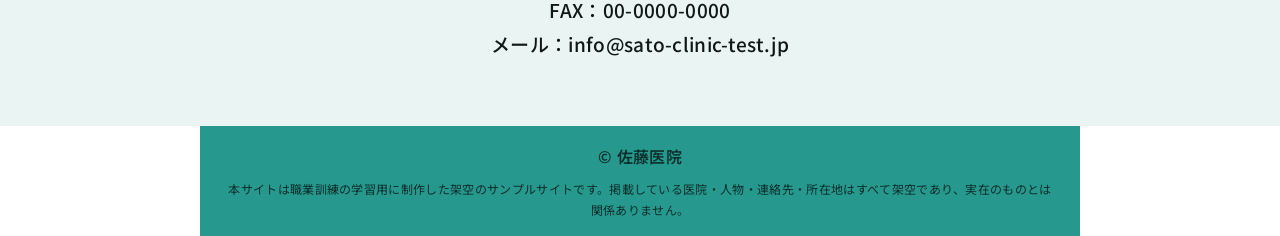
==== commit 2be27b85: "お知らせに再度日付（変更含）を追加" ====
--- a/index.html
+++ b/index.html
@@ -98,19 +98,19 @@
         <h2 class="section-title">お知らせ</h2>
         <ol class="news-list">
           <li>
-            <h3><a href="./news-1.html"><span>インフルエンザ予防接種について</span><span class="news-arrow" aria-hidden="true">›</span></a></h3>
-          </li>
-          <li>
-            <h3><a href="./news-2.html"><span>年末年始の休診について</span><span class="news-arrow" aria-hidden="true">›</span></a></h3>
-          </li>
-          <li>
-            <h3><a href="./news-3.html"><span>健康診断のご案内</span><span class="news-arrow" aria-hidden="true">›</span></a></h3>
-          </li>
-          <li>
-            <h3><a href="./news-4.html"><span>新型コロナウイルス対策について</span><span class="news-arrow" aria-hidden="true">›</span></a></h3>
-          </li>
-          <li>
-            <h3><a href="./news-5.html"><span>オンライン診療の導入について</span><span class="news-arrow" aria-hidden="true">›</span></a></h3>
+            <h3><a href="./news-1.html"><time class="news-list-date" datetime="2026-11-16">2026.11.16</time><span class="news-list-title">インフルエンザ予防接種について</span><span class="news-arrow" aria-hidden="true">›</span></a></h3>
+          </li>
+          <li>
+            <h3><a href="./news-2.html"><time class="news-list-date" datetime="2026-11-10">2026.11.10</time><span class="news-list-title">年末年始の休診について</span><span class="news-arrow" aria-hidden="true">›</span></a></h3>
+          </li>
+          <li>
+            <h3><a href="./news-3.html"><time class="news-list-date" datetime="2026-08-20">2026.08.20</time><span class="news-list-title">健康診断のご案内</span><span class="news-arrow" aria-hidden="true">›</span></a></h3>
+          </li>
+          <li>
+            <h3><a href="./news-4.html"><time class="news-list-date" datetime="2023-05-08">2023.05.08</time><span class="news-list-title">新型コロナウイルス対策について</span><span class="news-arrow" aria-hidden="true">›</span></a></h3>
+          </li>
+          <li>
+            <h3><a href="./news-5.html"><time class="news-list-date" datetime="2020-04-20">2020.04.20</time><span class="news-list-title">オンライン診療の導入について</span><span class="news-arrow" aria-hidden="true">›</span></a></h3>
           </li>
         </ol>
       </div>
--- a/css/style.css
+++ b/css/style.css
@@ -730,3 +730,20 @@
   text-align: center;
   overflow-wrap: anywhere;
 }
+
+.news-detail .news-date {
+  display: block;
+  margin-bottom: 12px;
+  font-size: 14px;
+  line-height: 1.6;
+}
+
+.news-list .news-list-date {
+  flex-shrink: 0;
+  font-size: 14px;
+  white-space: nowrap;
+}
+.news-list .news-list-title {
+  flex: 1;
+  min-width: 0;
+}
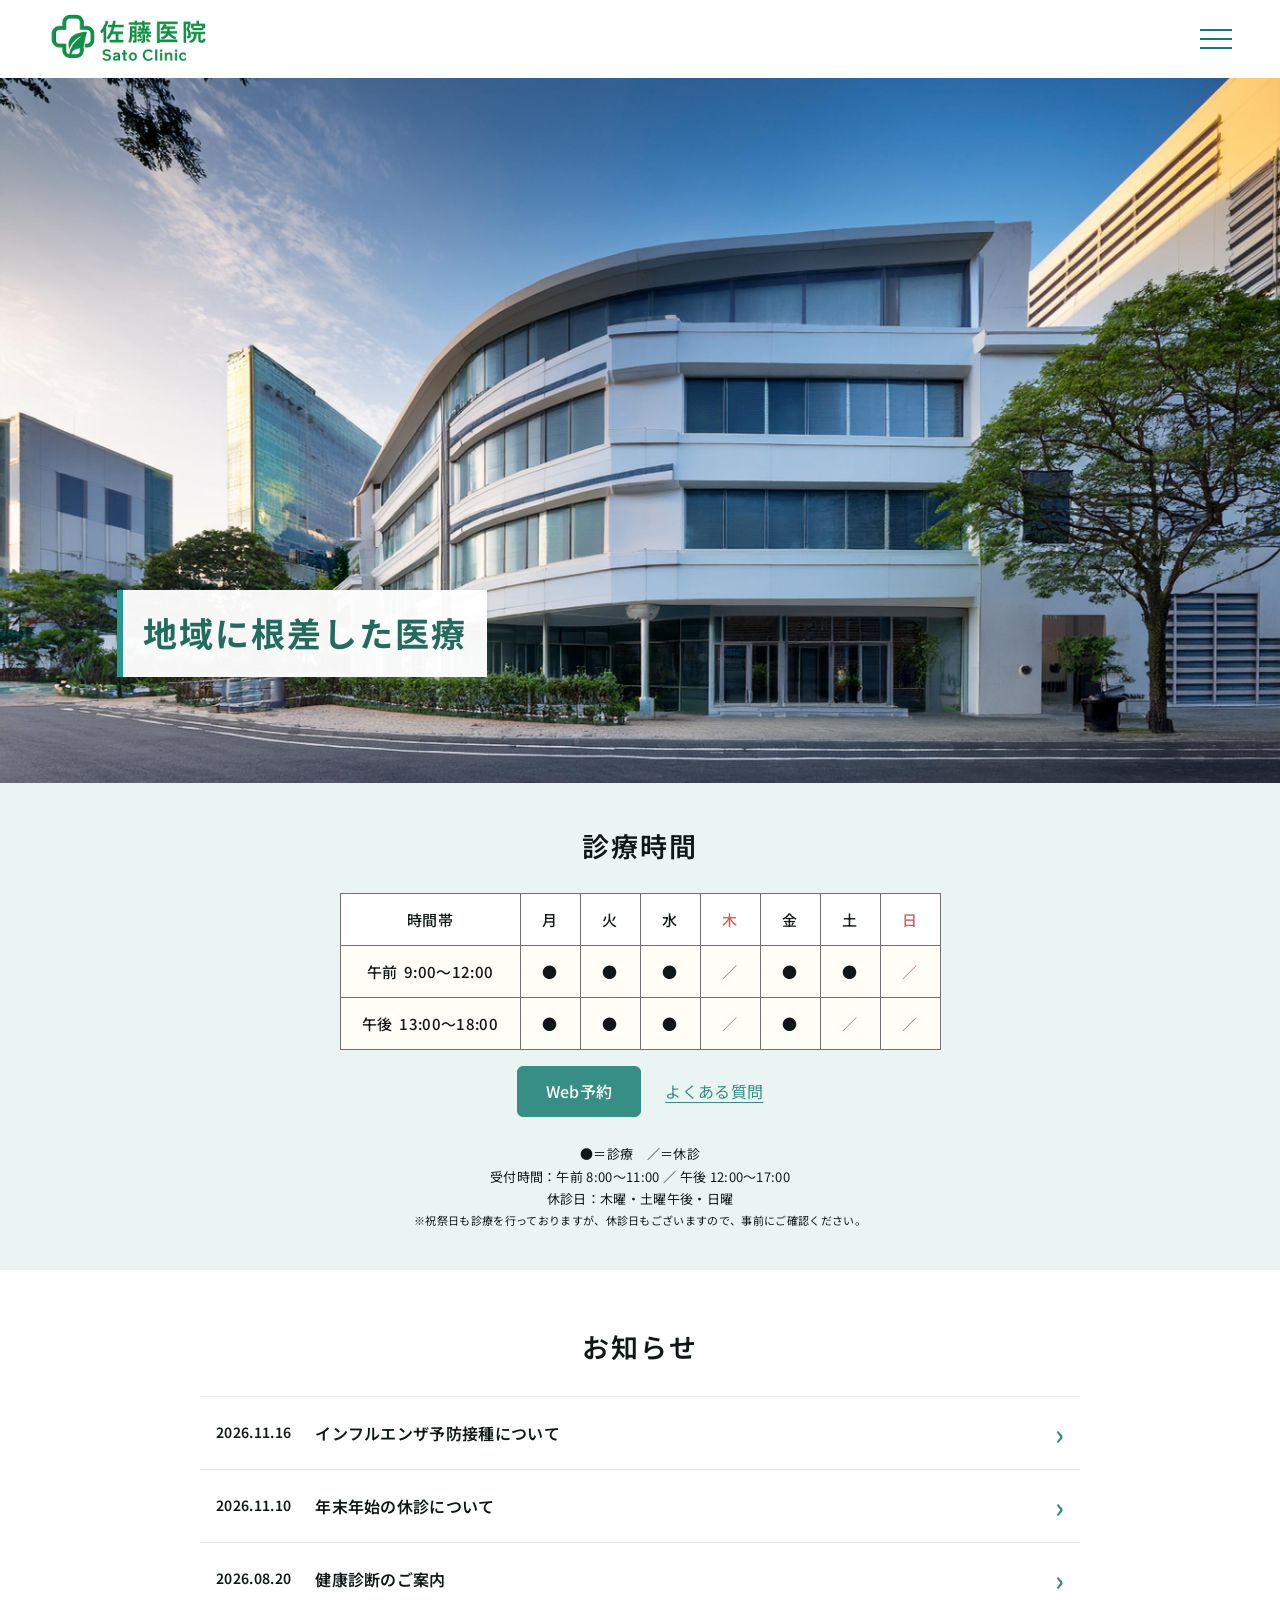
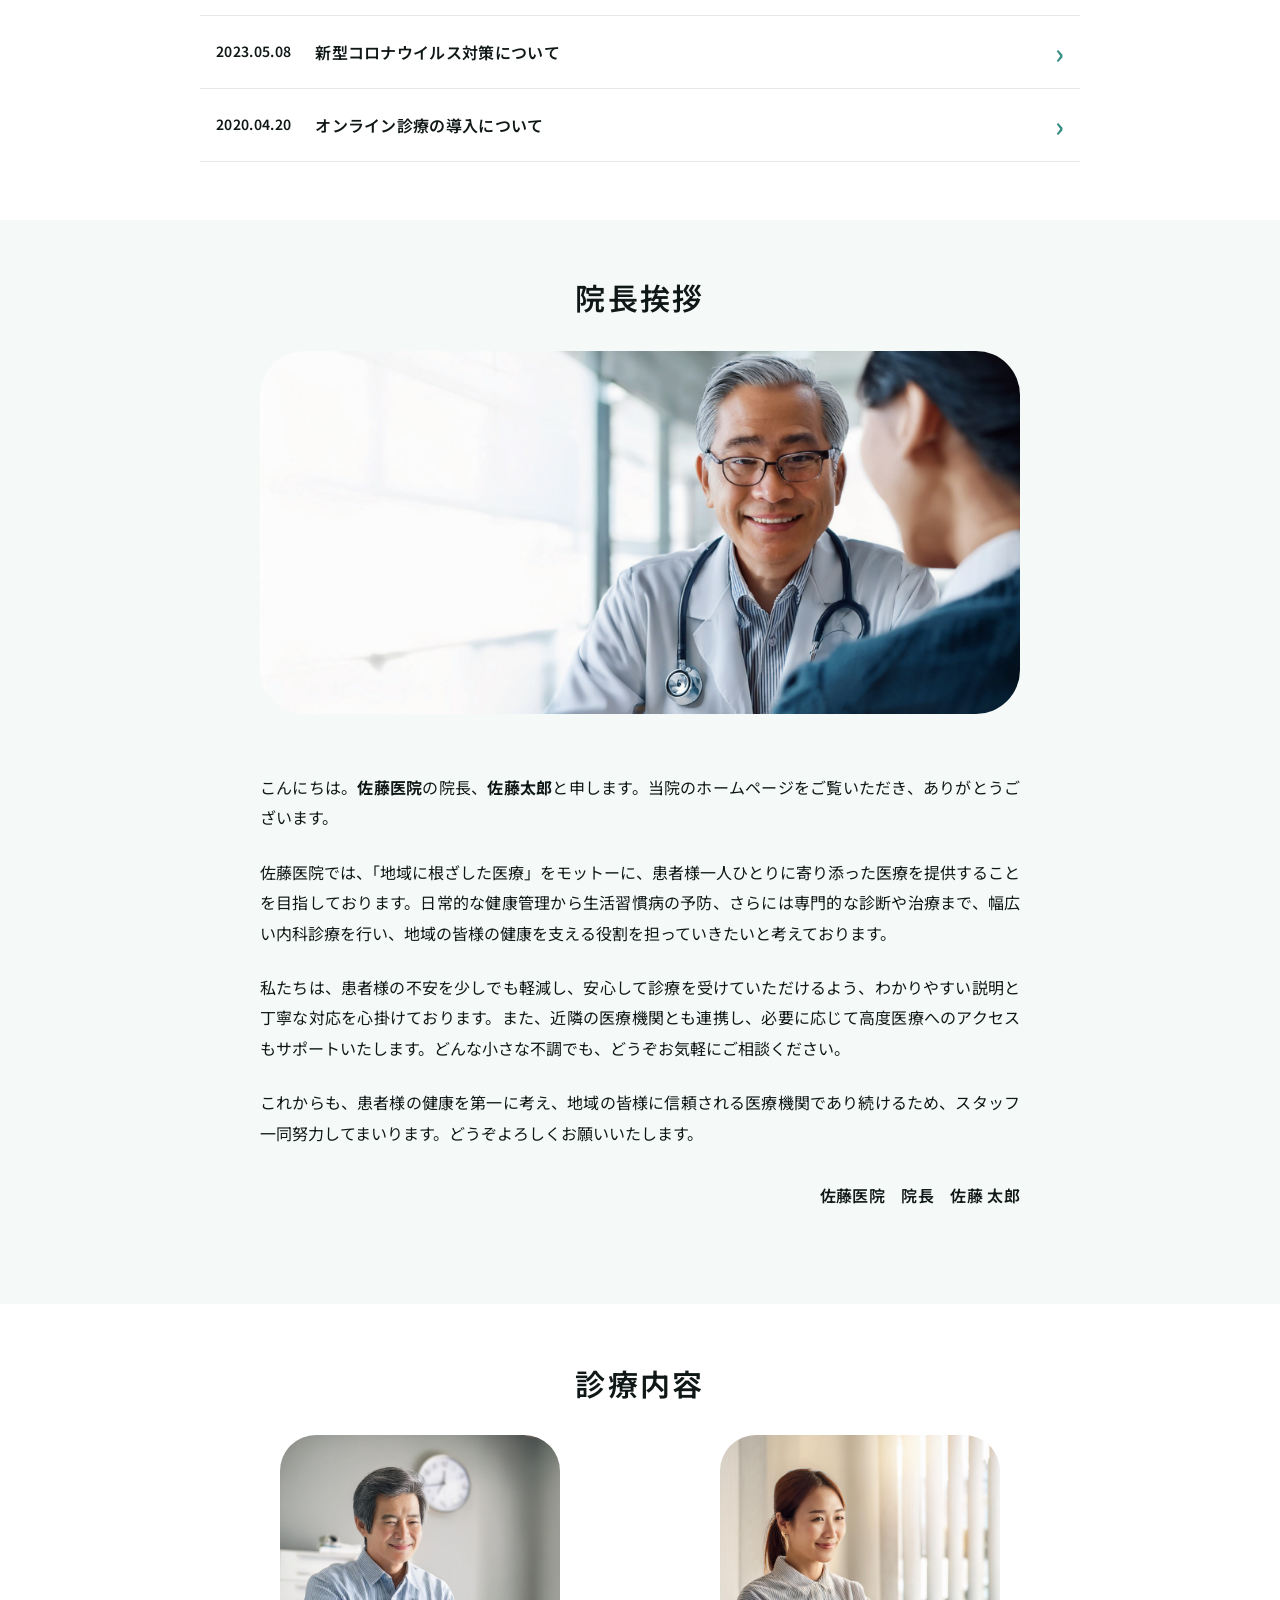
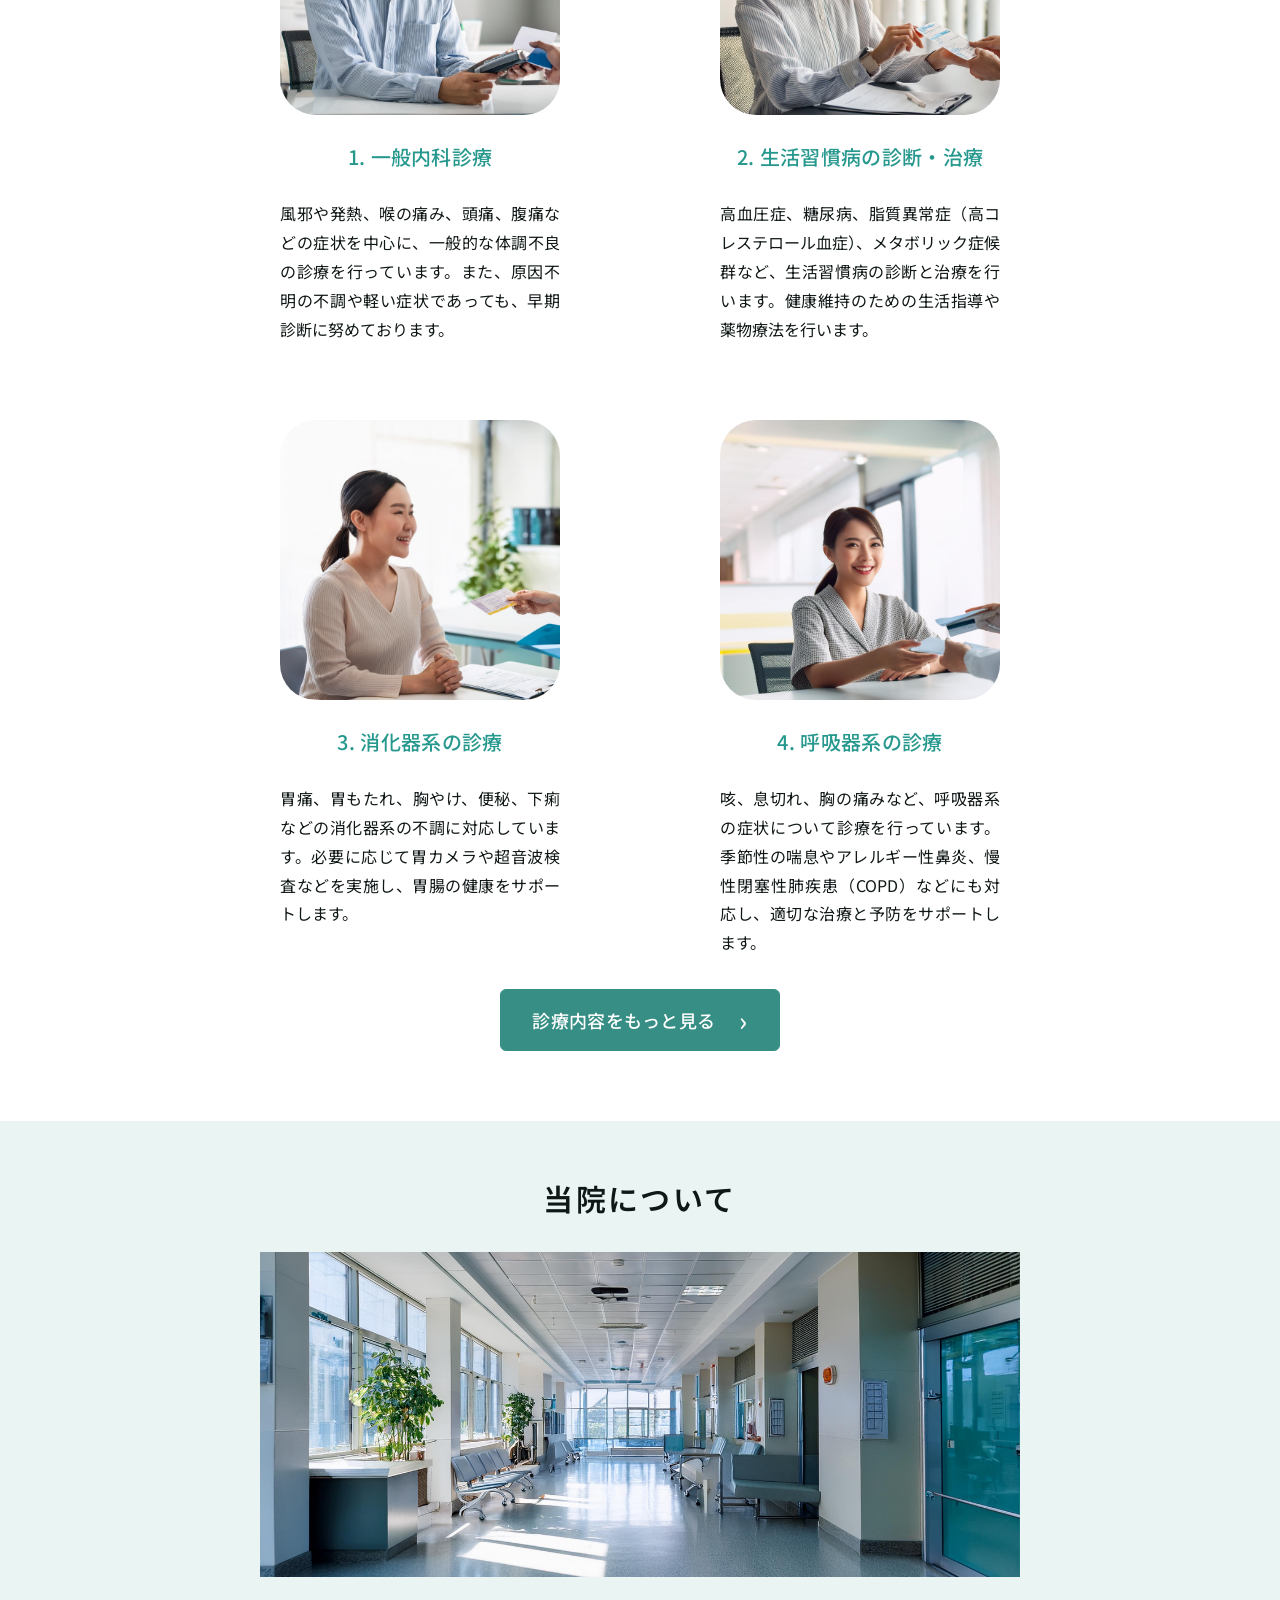
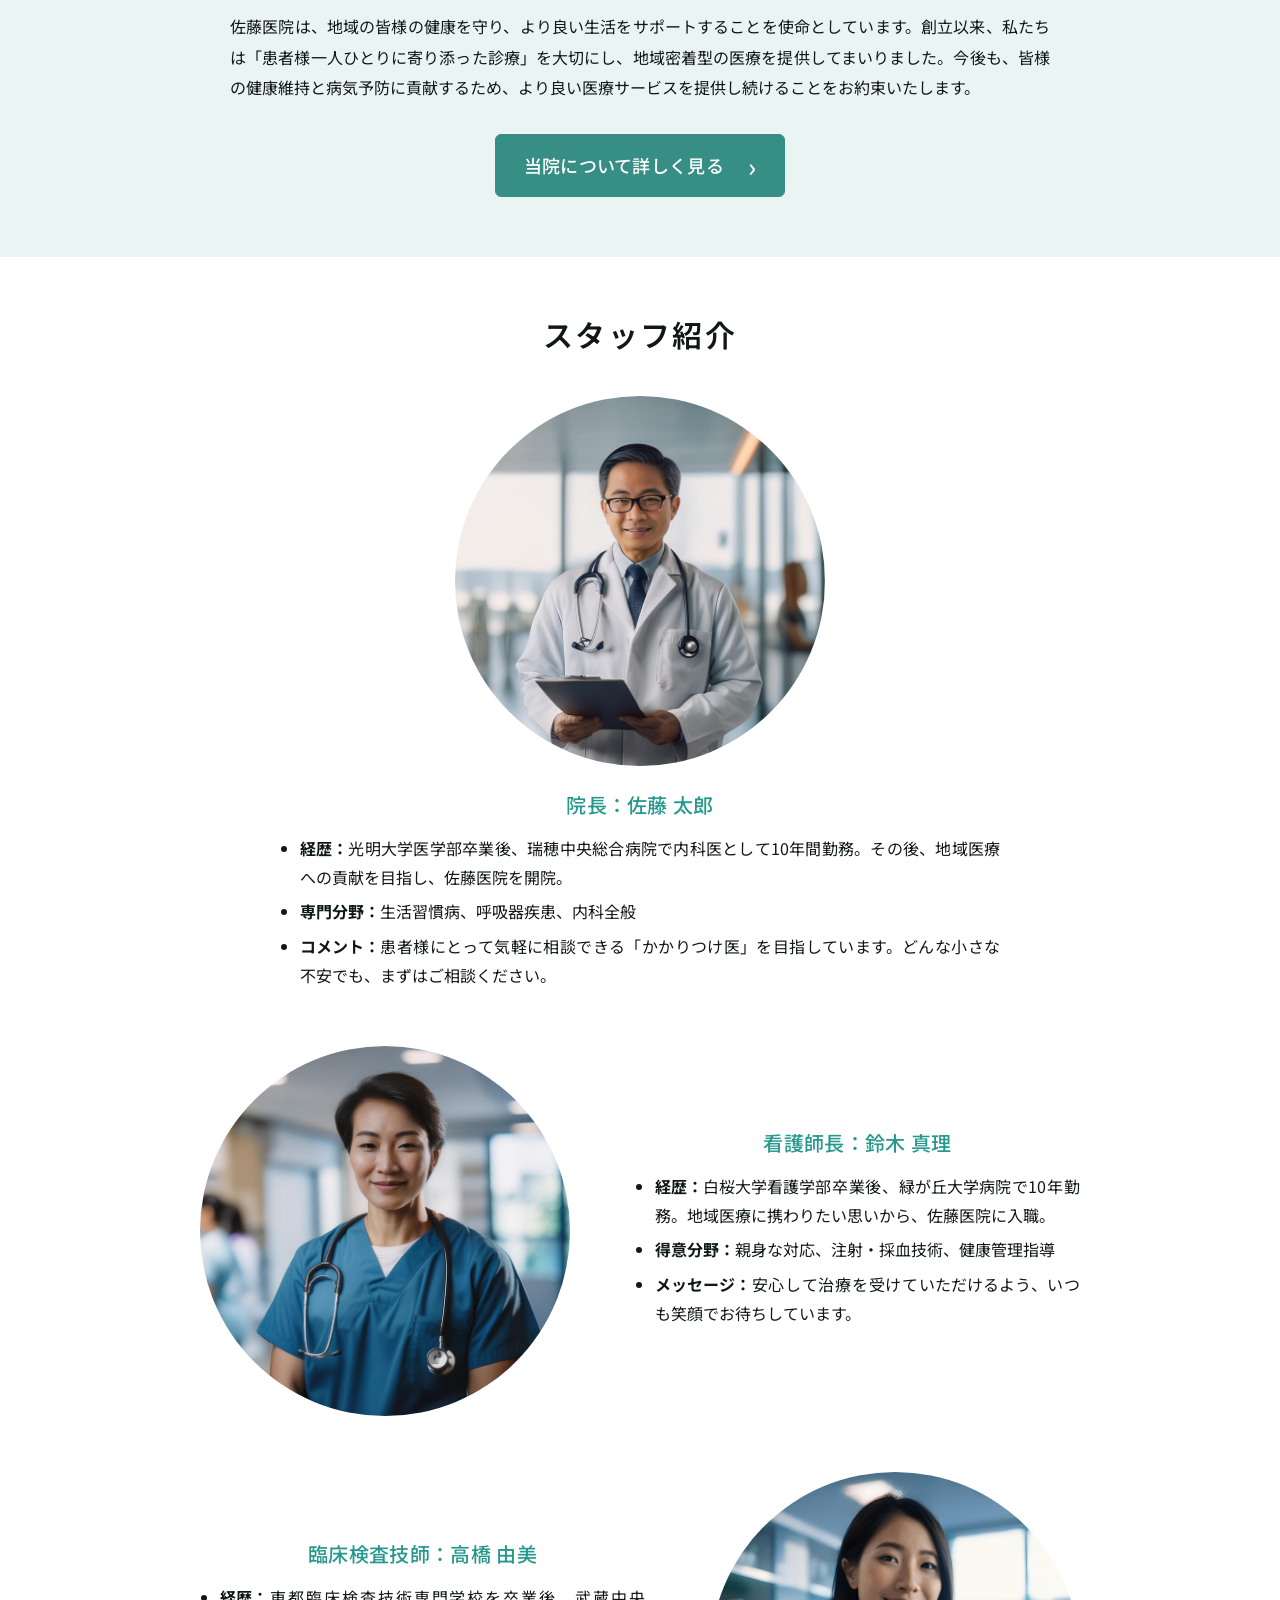
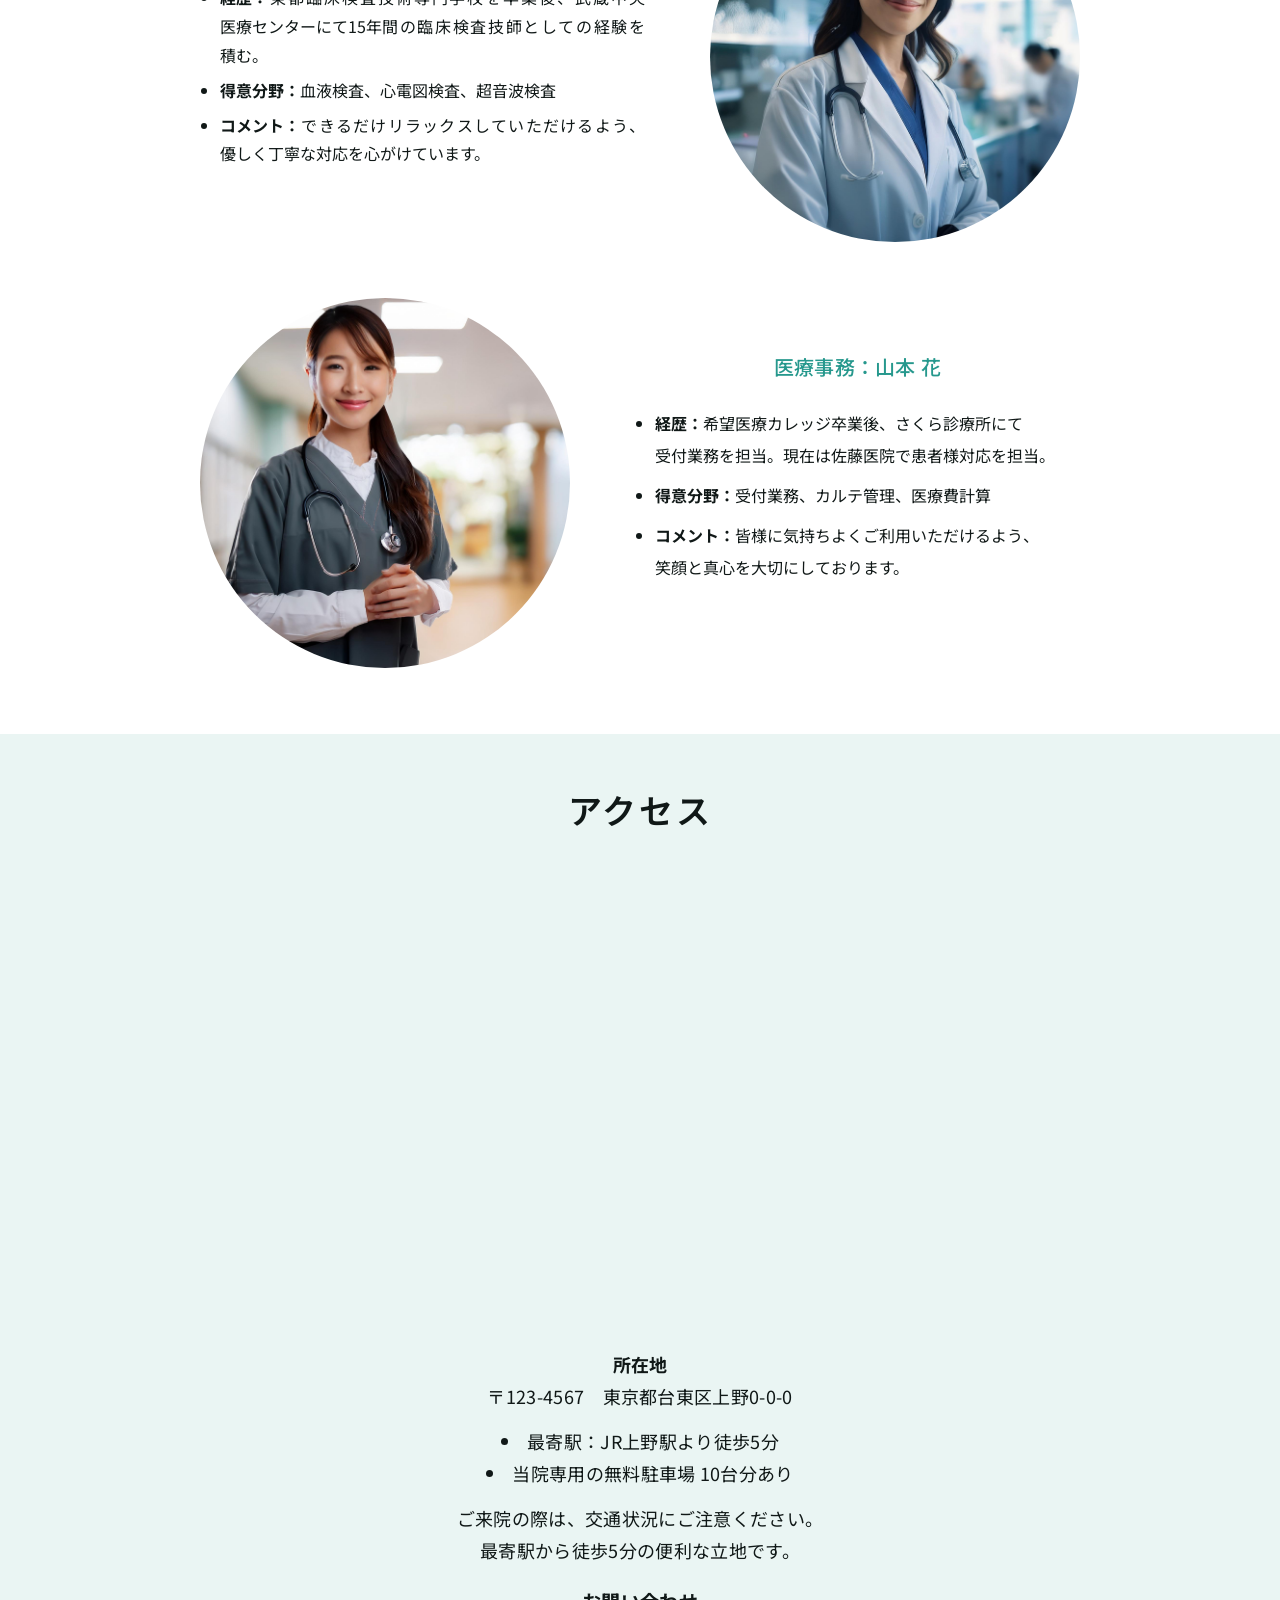
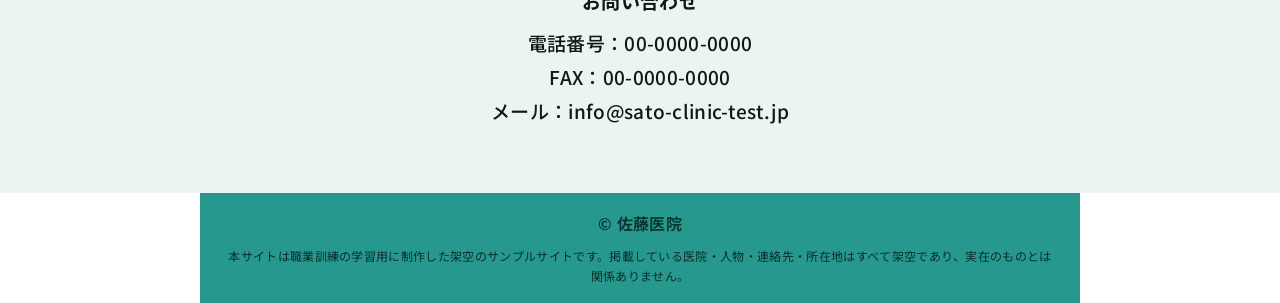
==== commit 7f0ba5f7: "WEB予約ボタン追加　よくある質問を追加" ====
--- a/index.html
+++ b/index.html
@@ -84,6 +84,10 @@
             </tr>
           </tbody>
         </table>
+        <div class="hours-actions">
+          <a class="hours-reservation-button" href="./reservation.html">Web予約</a>
+          <a class="hours-faq-link" href="./faq.html">よくある質問</a>
+        </div>
         <div class="hours-notes">
           <p>●＝診療　／＝休診</p>
           <p>受付時間：午前 8:00〜11:00 ／ 午後 12:00〜17:00</p>
--- a/css/style.css
+++ b/css/style.css
@@ -747,3 +747,100 @@
   flex: 1;
   min-width: 0;
 }
+
+/* Links added below the hours table. */
+.hours-actions {
+  display: flex;
+  flex-wrap: wrap;
+  align-items: center;
+  justify-content: center;
+  gap: 12px 24px;
+  margin-top: 16px;
+}
+.hours-reservation-button {
+  display: inline-block;
+  padding: 10px 28px;
+  border: 1px solid #368E84;
+  border-radius: 6px;
+  background: #368E84;
+  color: #fff;
+  font-weight: 500;
+}
+.hours-faq-link { color: #368E84; text-decoration: underline; text-underline-offset: 4px; }
+.hours-reservation-button:hover { background: #fff; color: #368E84; }
+.hours-actions a:focus-visible { outline: 2px solid #368E84; outline-offset: 4px; }
+
+/* Reservation and FAQ pages only. */
+.clinic-subpage { min-width: 0; }
+.clinic-page {
+  width: calc(100% - 32px);
+  max-width: 880px;
+  margin: 0 auto;
+  padding: 48px 0;
+  overflow-wrap: anywhere;
+}
+.clinic-page h1 {
+  margin: 0 0 24px;
+  padding-bottom: 20px;
+  border-bottom: 1px solid #E5E7EB;
+  color: #368E84;
+  font-size: clamp(26px, 3vw, 32px);
+  line-height: 1.5;
+  font-weight: 600;
+}
+.clinic-page p { margin: 0 0 16px; }
+.clinic-page .learning-notice {
+  padding: 16px;
+  border-left: 4px solid #368E84;
+  background: #edf8f6;
+}
+.clinic-back-link {
+  display: inline-block;
+  margin-top: 24px;
+  color: #368E84;
+  text-decoration: underline;
+  text-underline-offset: 4px;
+}
+.clinic-back-link:focus-visible { outline: 2px solid #368E84; outline-offset: 4px; }
+.reservation-calendar { max-width: 560px; margin: 28px auto 0; }
+.calendar-navigation { display: flex; align-items: center; justify-content: space-between; gap: 8px; }
+.calendar-navigation h2 { margin: 0; color: #368E84; font-size: clamp(18px, 4vw, 24px); }
+.calendar-navigation button {
+  min-height: 44px;
+  padding: 8px 12px;
+  border: 1px solid #368E84;
+  border-radius: 6px;
+  background: #fff;
+  color: #368E84;
+  font: inherit;
+  cursor: pointer;
+}
+.calendar-table { width: 100%; margin: 16px 0; border-collapse: collapse; table-layout: fixed; text-align: center; }
+.calendar-table th { padding: 8px 0; background: #edf8f6; font-size: 14px; font-weight: 500; }
+.calendar-table td { padding: 3px 1px; }
+.calendar-day {
+  display: block;
+  width: 100%;
+  min-height: 44px;
+  padding: 6px 0;
+  border: 1px solid transparent;
+  border-radius: 6px;
+  background: #fff;
+  color: inherit;
+  font: inherit;
+  cursor: pointer;
+}
+.calendar-day[aria-current="date"] { border-color: #368E84; font-weight: 700; }
+.calendar-day[aria-pressed="true"] { background: #368E84; color: #fff; }
+.calendar-day:disabled { background: #f4f4f4; color: #767676; cursor: default; }
+.calendar-day:not(:disabled):hover { background: #edf8f6; color: #101817; }
+.calendar-navigation button:focus-visible,
+.calendar-day:focus-visible { outline: 2px solid #368E84; outline-offset: 2px; }
+.calendar-legend { font-size: 13px; }
+.calendar-selection { font-weight: 600; }
+.faq-category { margin-top: 32px; }
+.faq-category h2 { margin: 0 0 20px; color: #368E84; font-size: clamp(20px, 3vw, 24px); line-height: 1.5; }
+.faq-category dl { margin: 0; }
+.faq-category dt { margin: 20px 0 8px; font-weight: 600; }
+.faq-category dd { margin: 0; padding-bottom: 20px; border-bottom: 1px solid #E5E7EB; }
+.clinic-page .faq-closing { margin-top: 32px; }
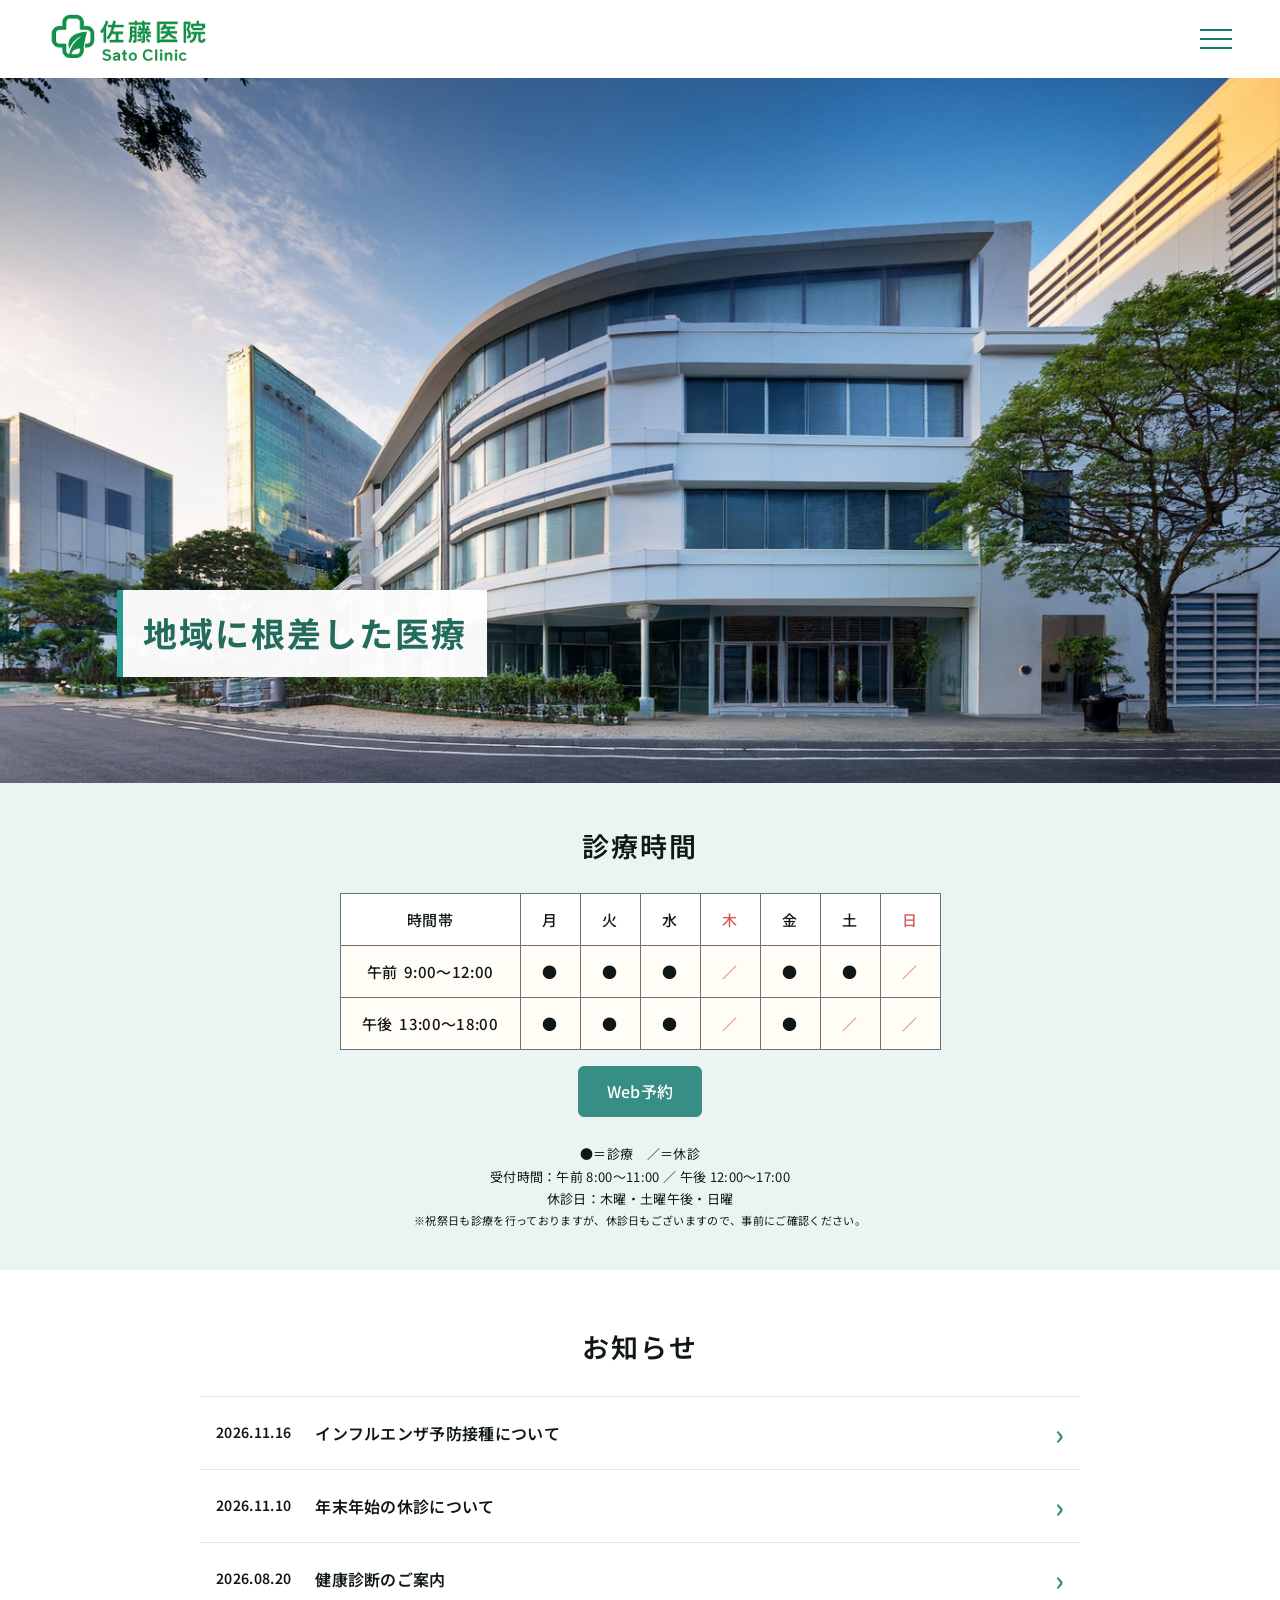
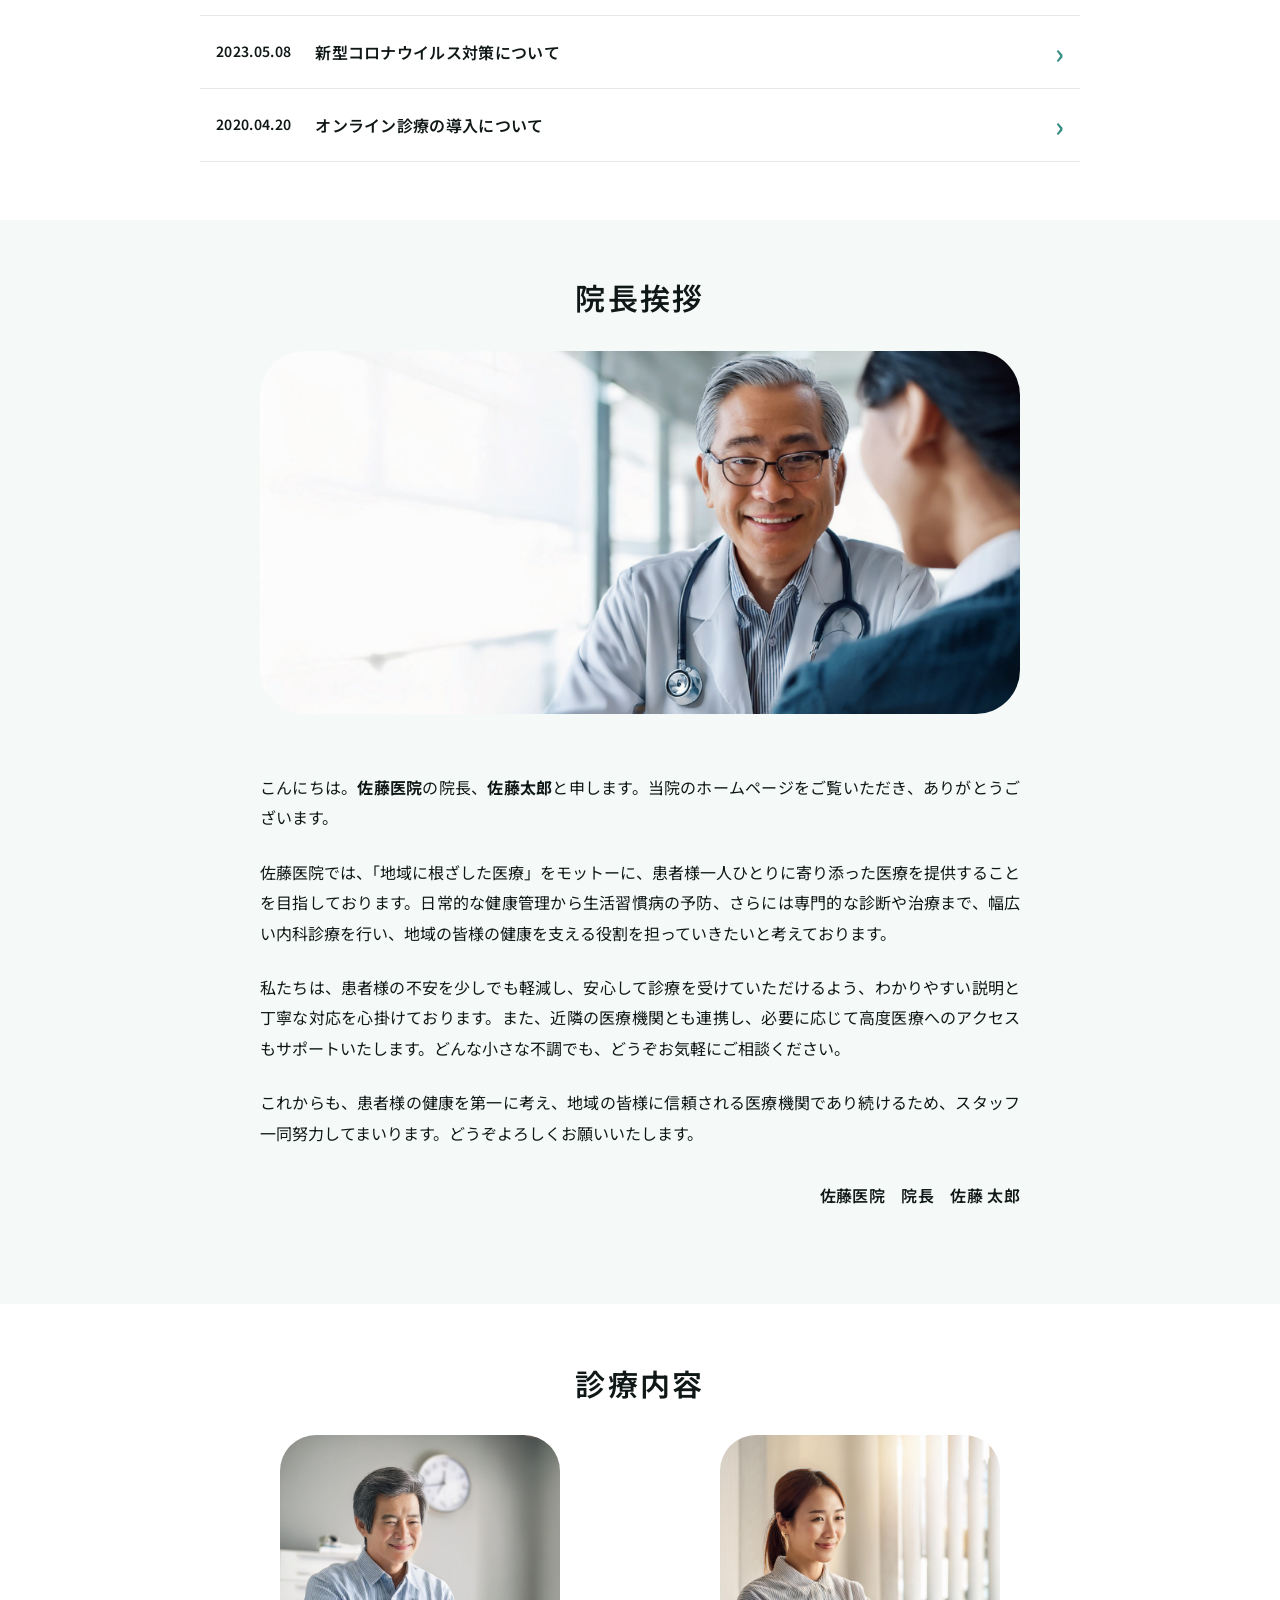
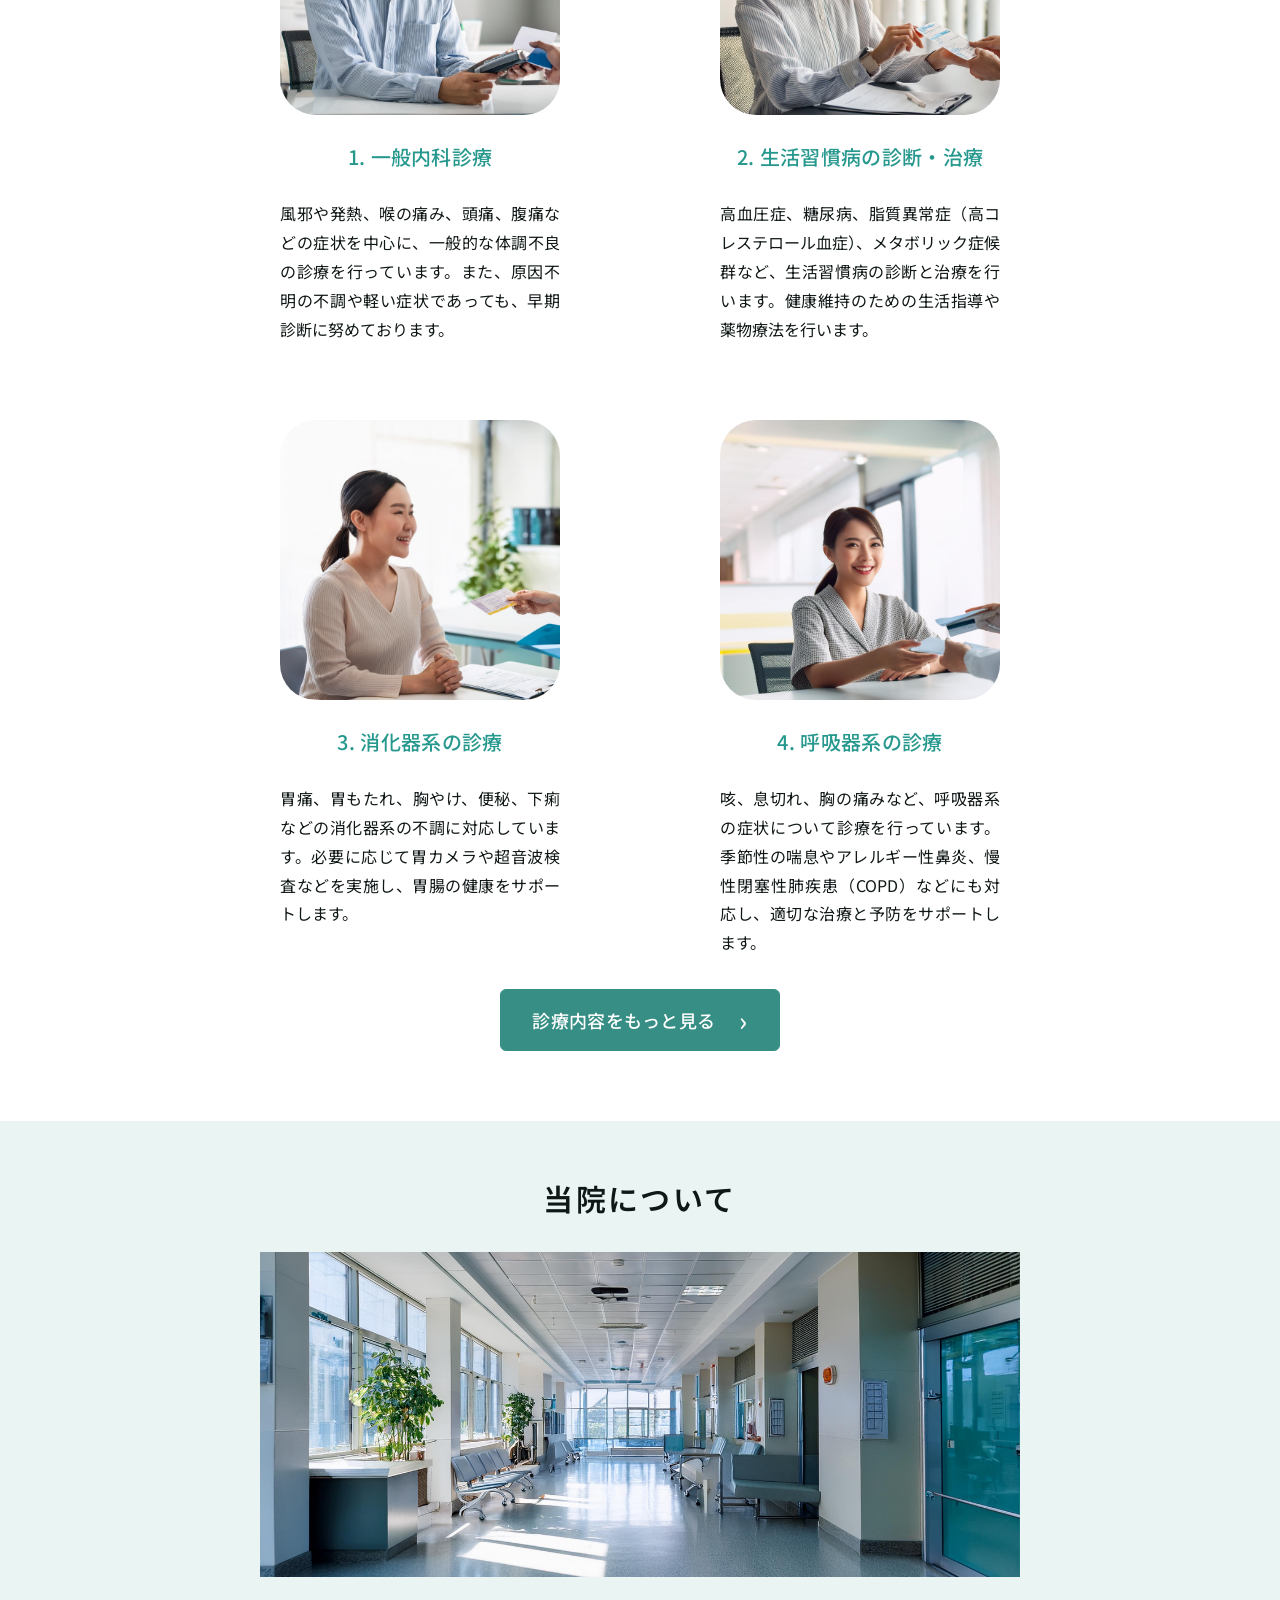
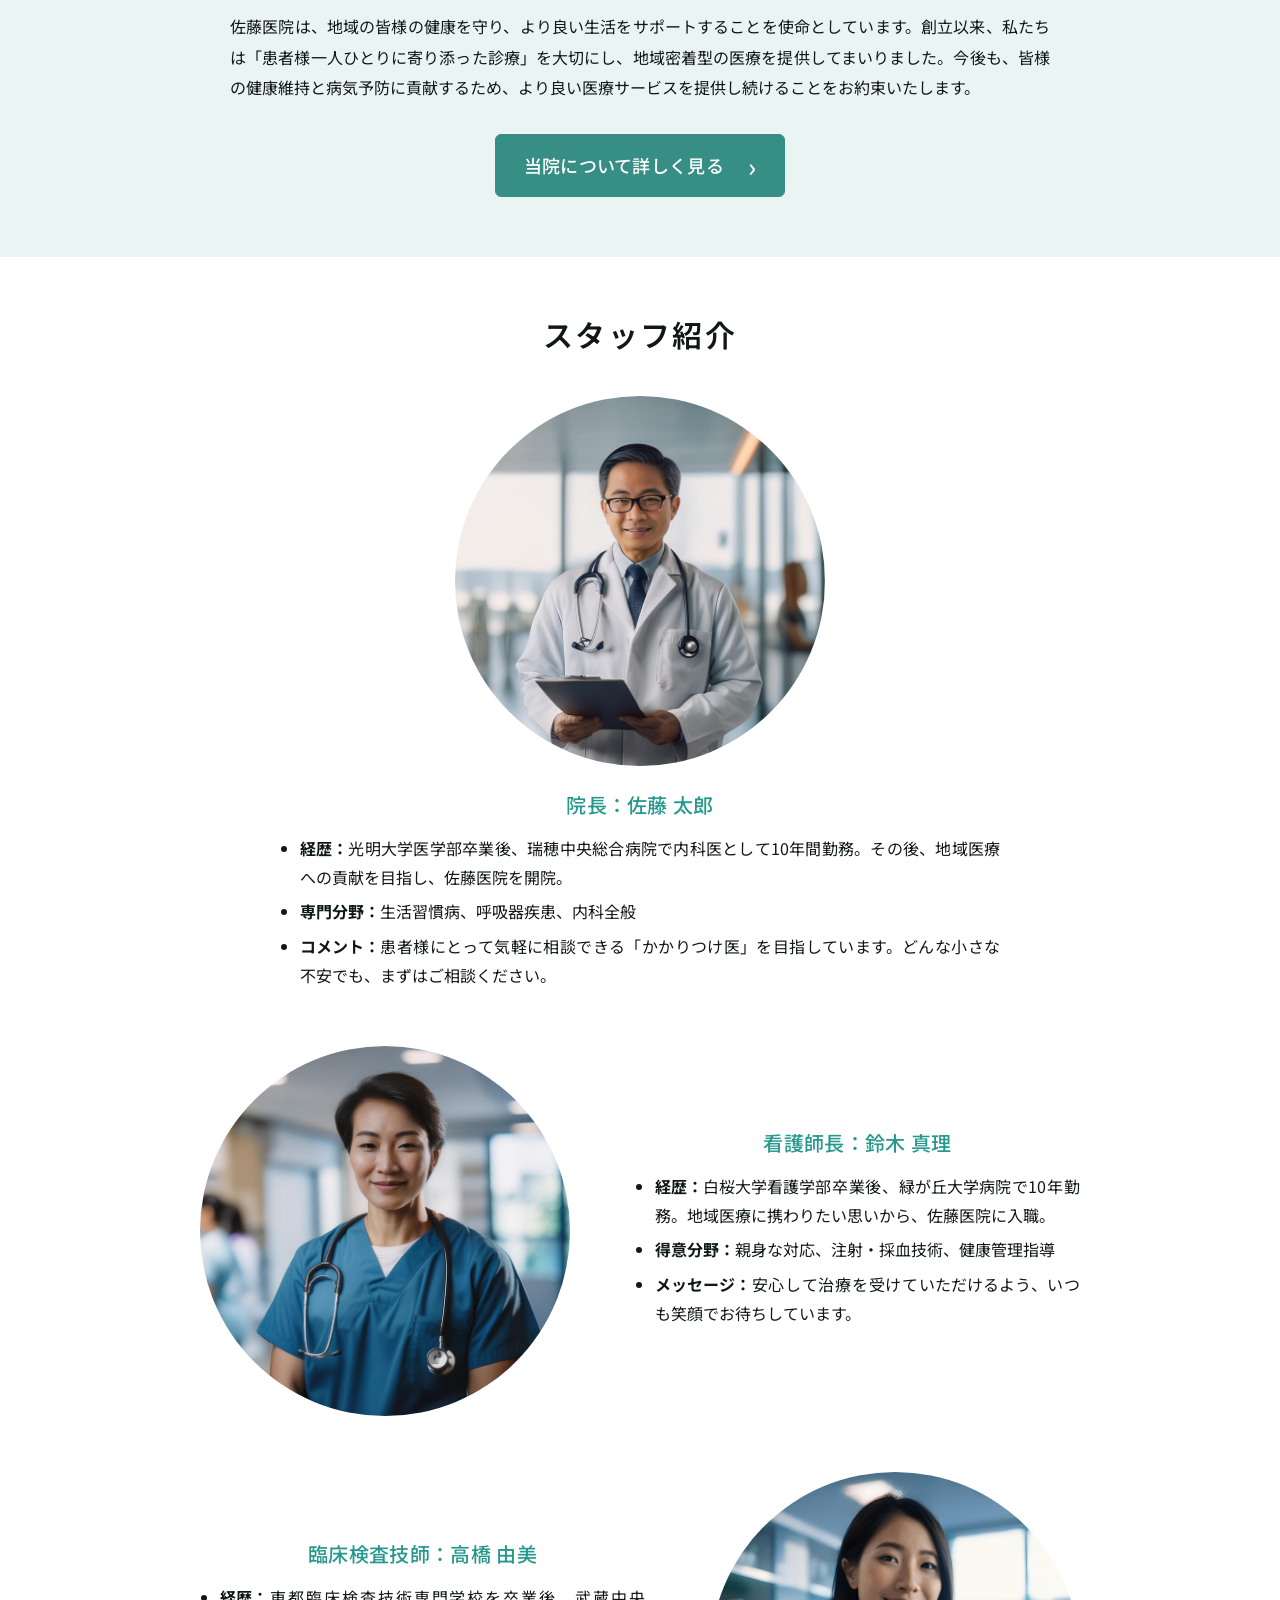
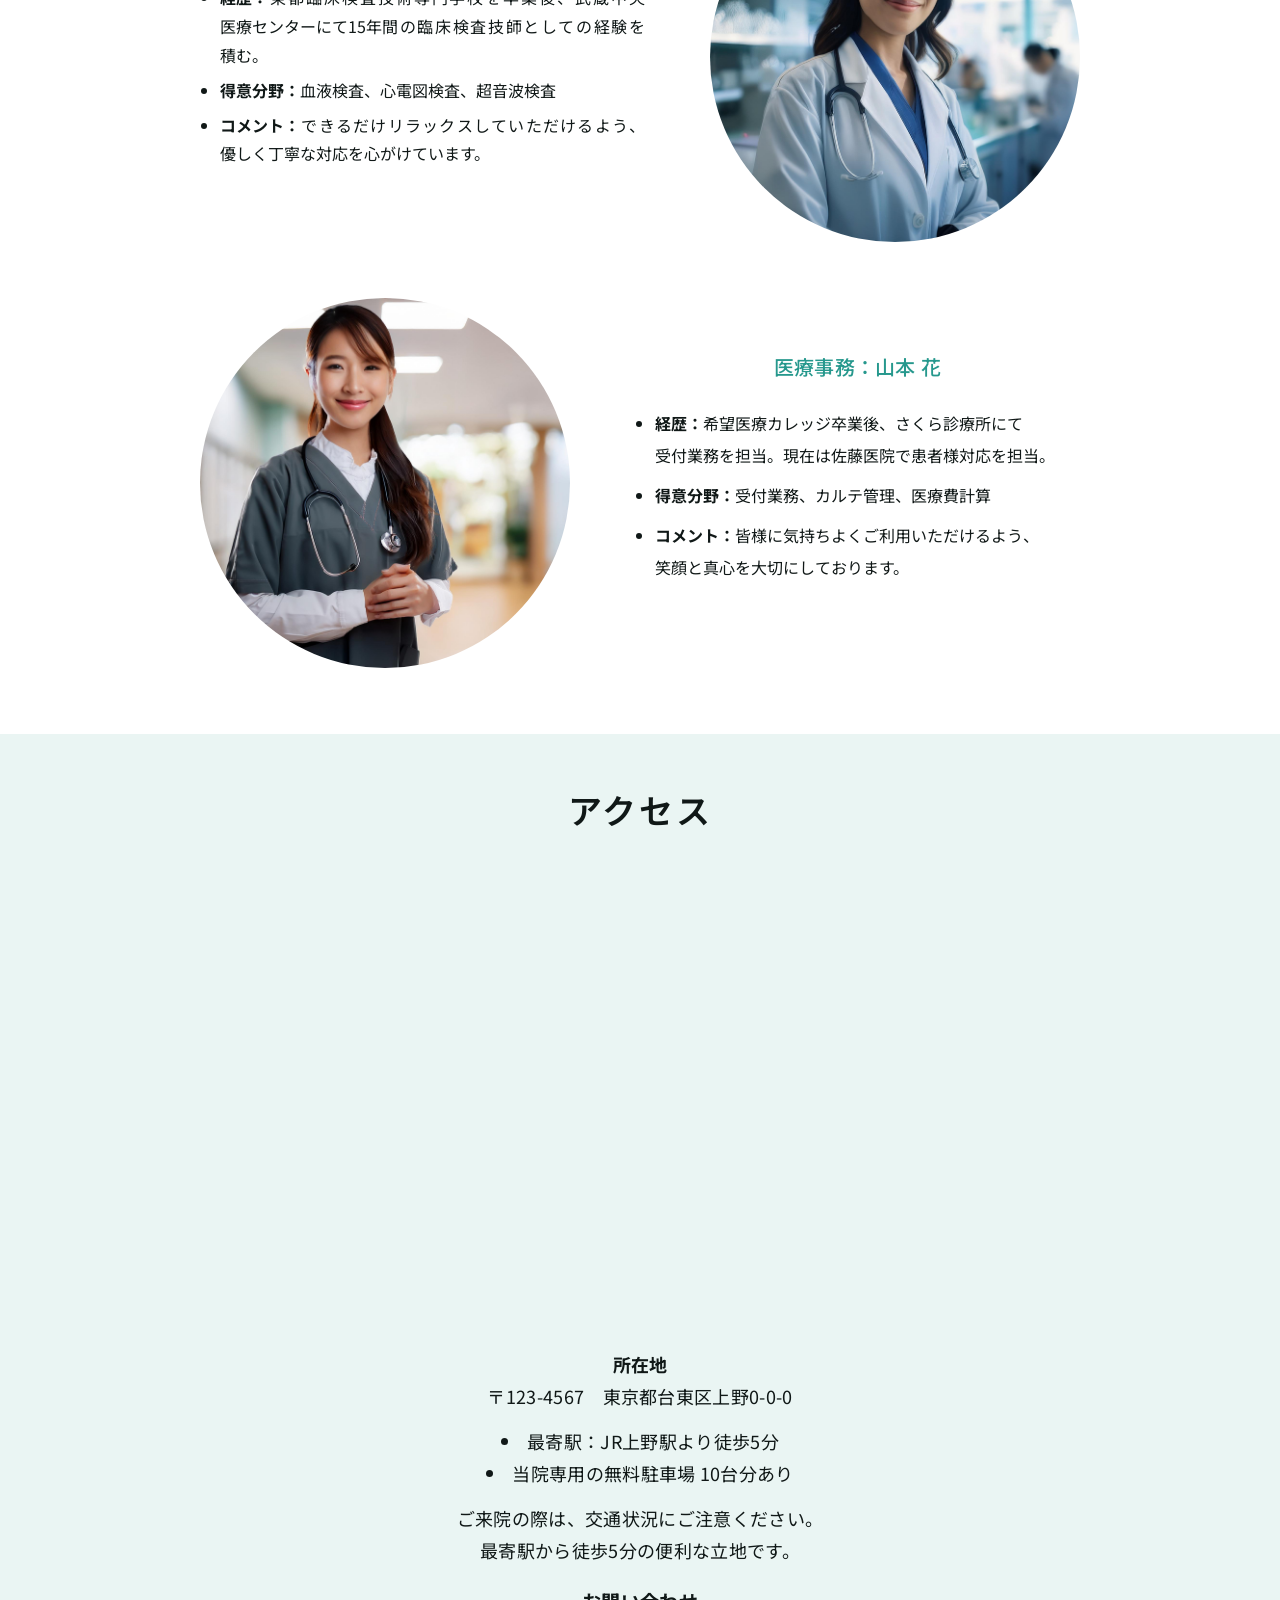
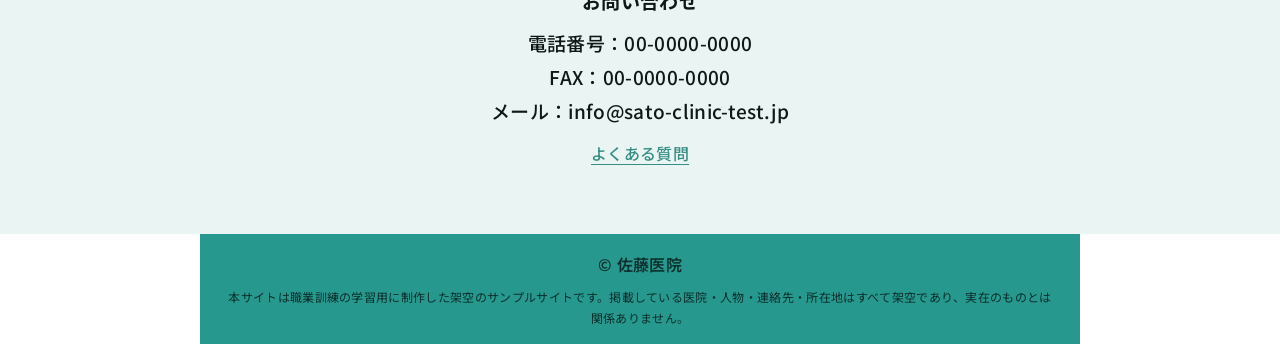
==== commit 81891983: "お問い合わせ欄によくある質問を移動" ====
--- a/index.html
+++ b/index.html
@@ -86,7 +86,6 @@
         </table>
         <div class="hours-actions">
           <a class="hours-reservation-button" href="./reservation.html">Web予約</a>
-          <a class="hours-faq-link" href="./faq.html">よくある質問</a>
         </div>
         <div class="hours-notes">
           <p>●＝診療　／＝休診</p>
@@ -239,6 +238,7 @@
           <div class="contact-block">
             <p><strong>お問い合わせ</strong></p>
             <p>電話番号：00-0000-0000<br>FAX：00-0000-0000<br>メール：info@sato-clinic-test.jp</p>
+            <p><a class="hours-faq-link" href="./faq.html">よくある質問</a></p>
           </div>
         </div>
       </div>
--- a/css/style.css
+++ b/css/style.css
@@ -766,9 +766,10 @@
   color: #fff;
   font-weight: 500;
 }
-.hours-faq-link { color: #368E84; text-decoration: underline; text-underline-offset: 4px; }
+.hours-faq-link { font-size: 16px; color: #368E84; text-decoration: underline; text-underline-offset: 4px; }
 .hours-reservation-button:hover { background: #fff; color: #368E84; }
-.hours-actions a:focus-visible { outline: 2px solid #368E84; outline-offset: 4px; }
+.hours-actions a:focus-visible,
+.hours-faq-link:focus-visible { outline: 2px solid #368E84; outline-offset: 4px; }
 
 /* Reservation and FAQ pages only. */
 .clinic-subpage { min-width: 0; }
